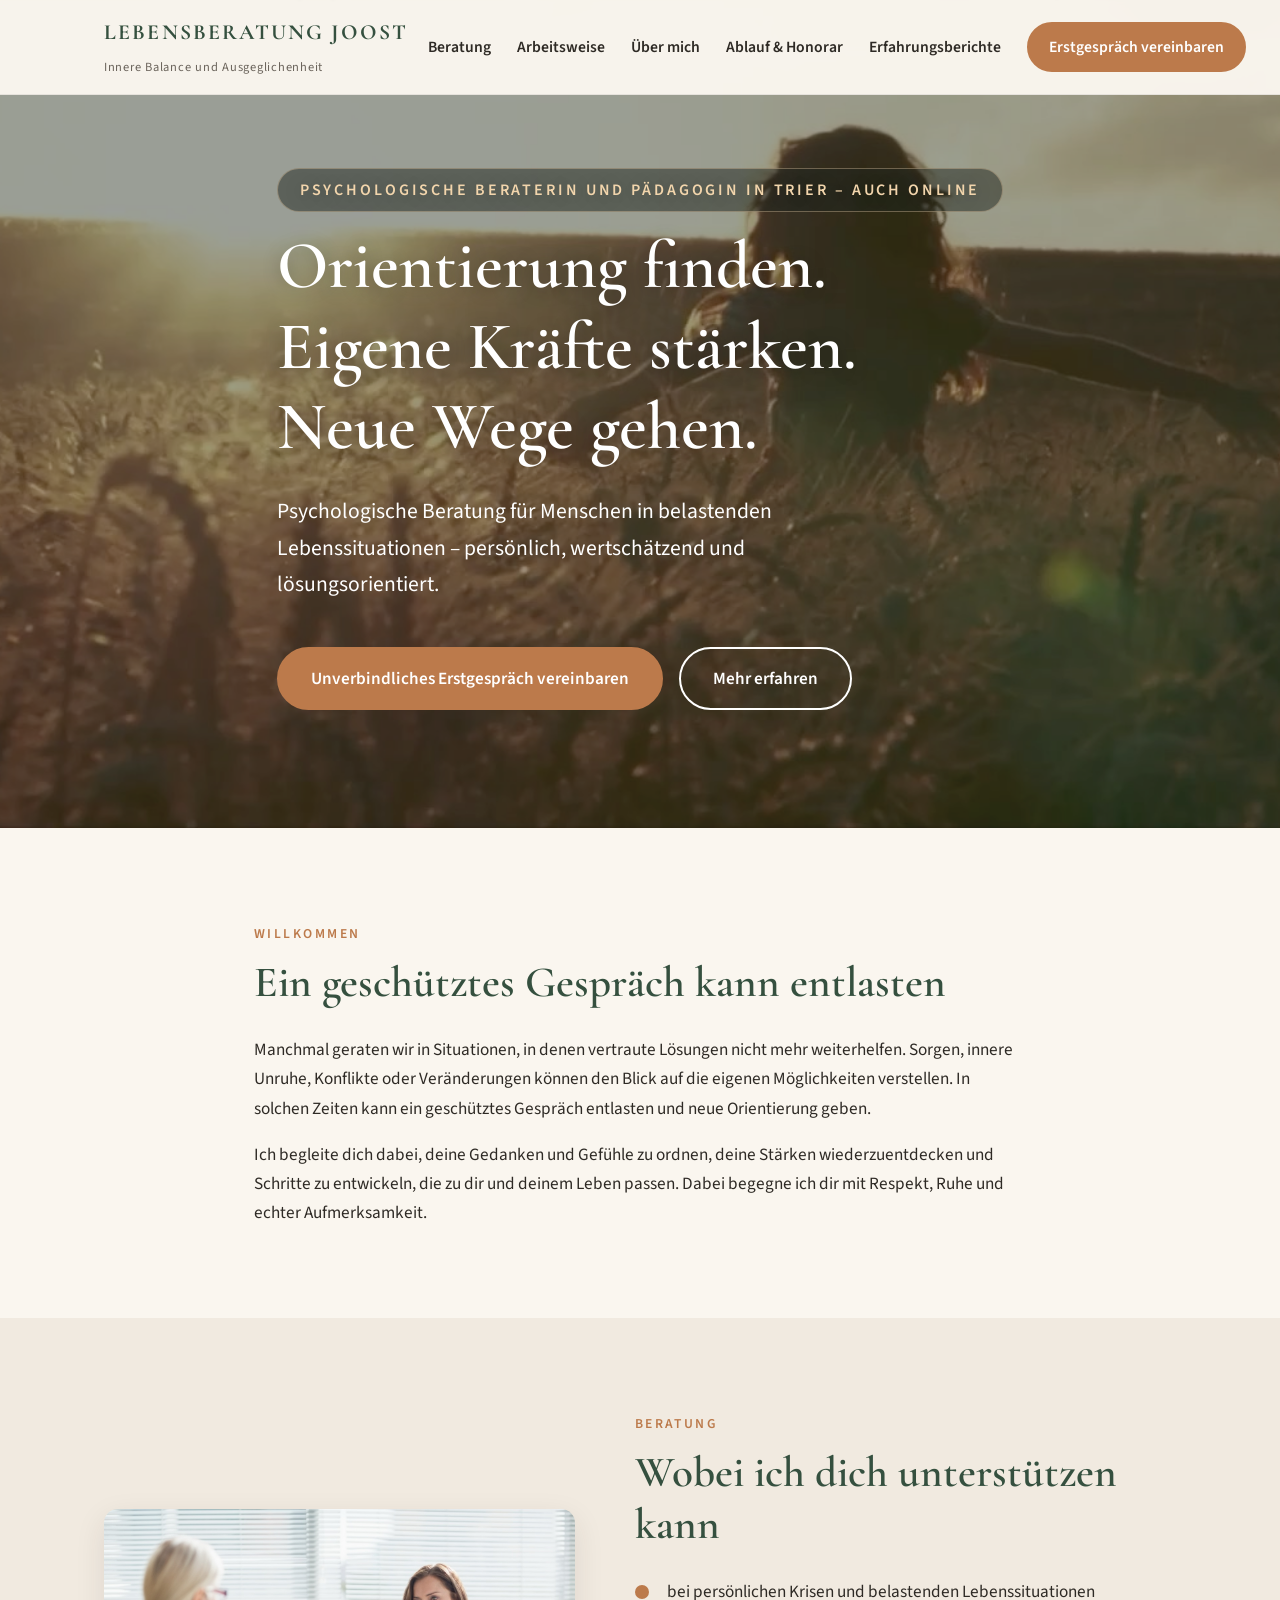
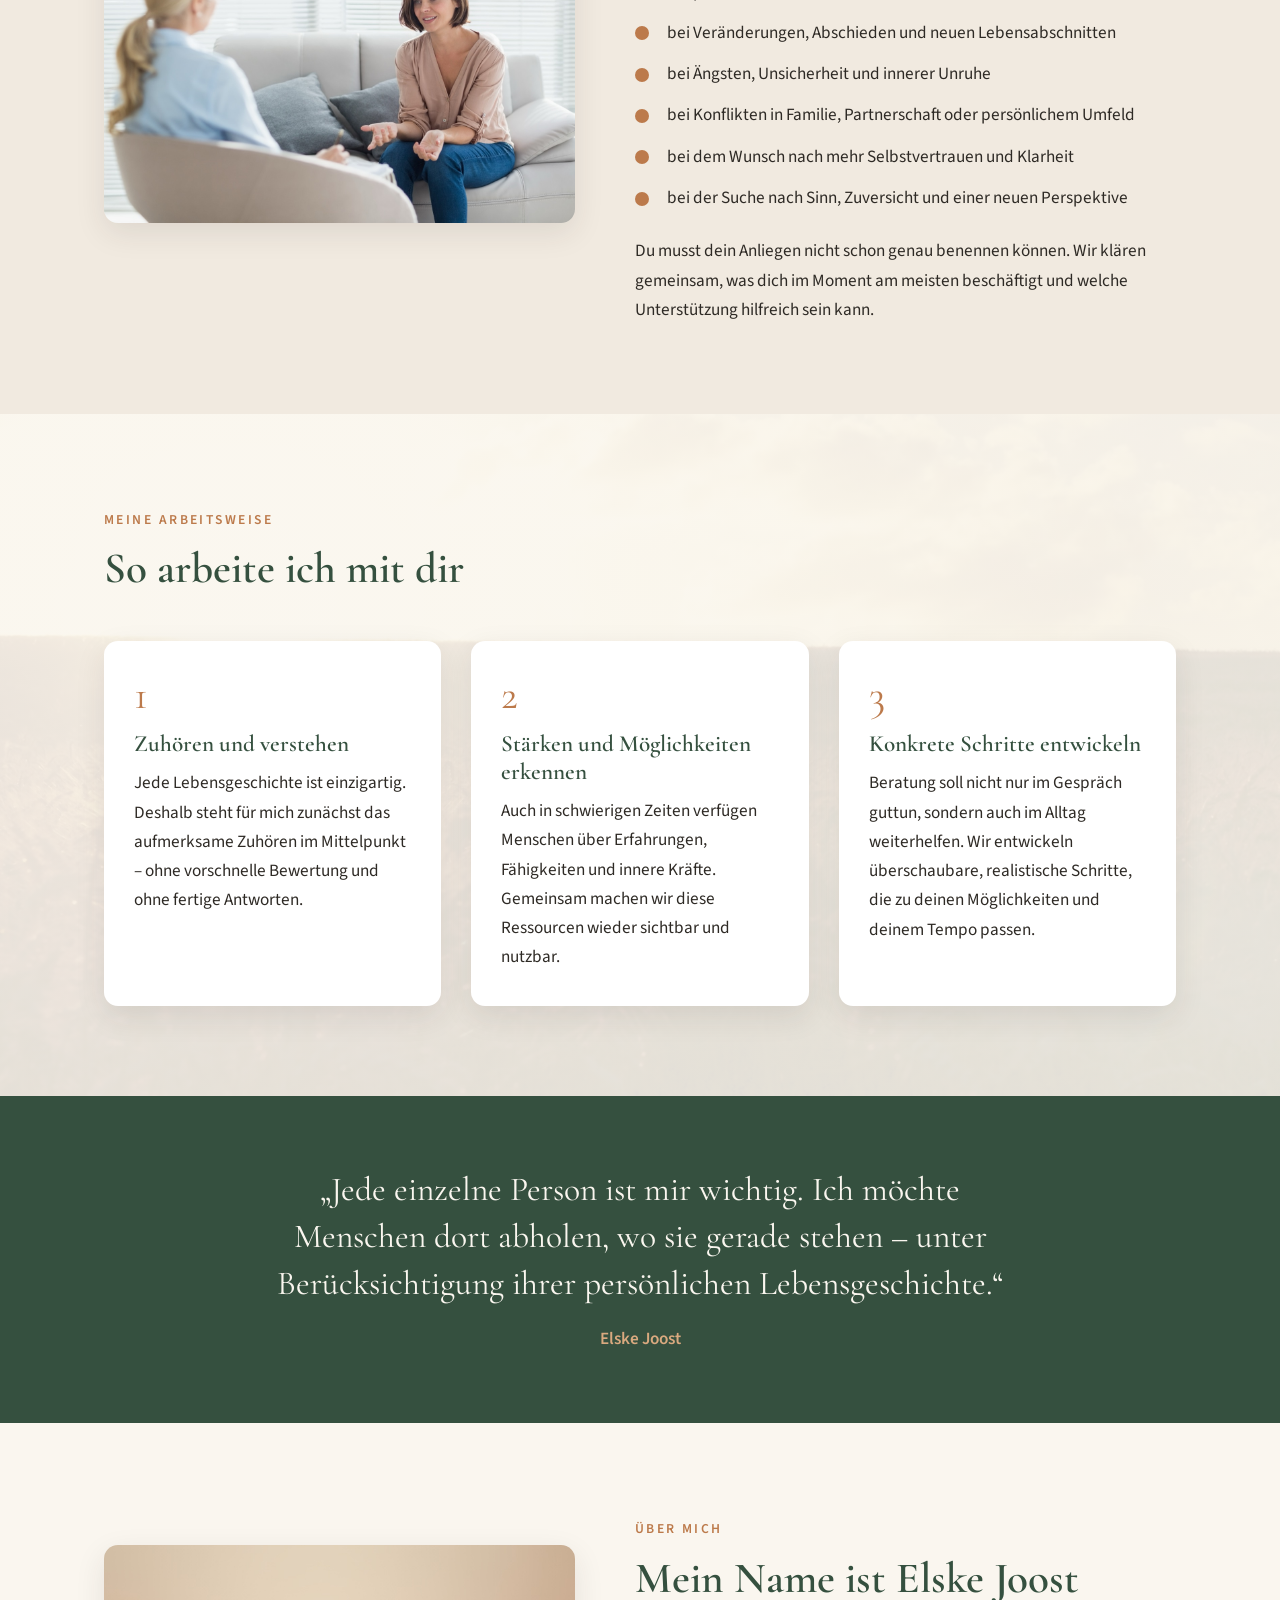
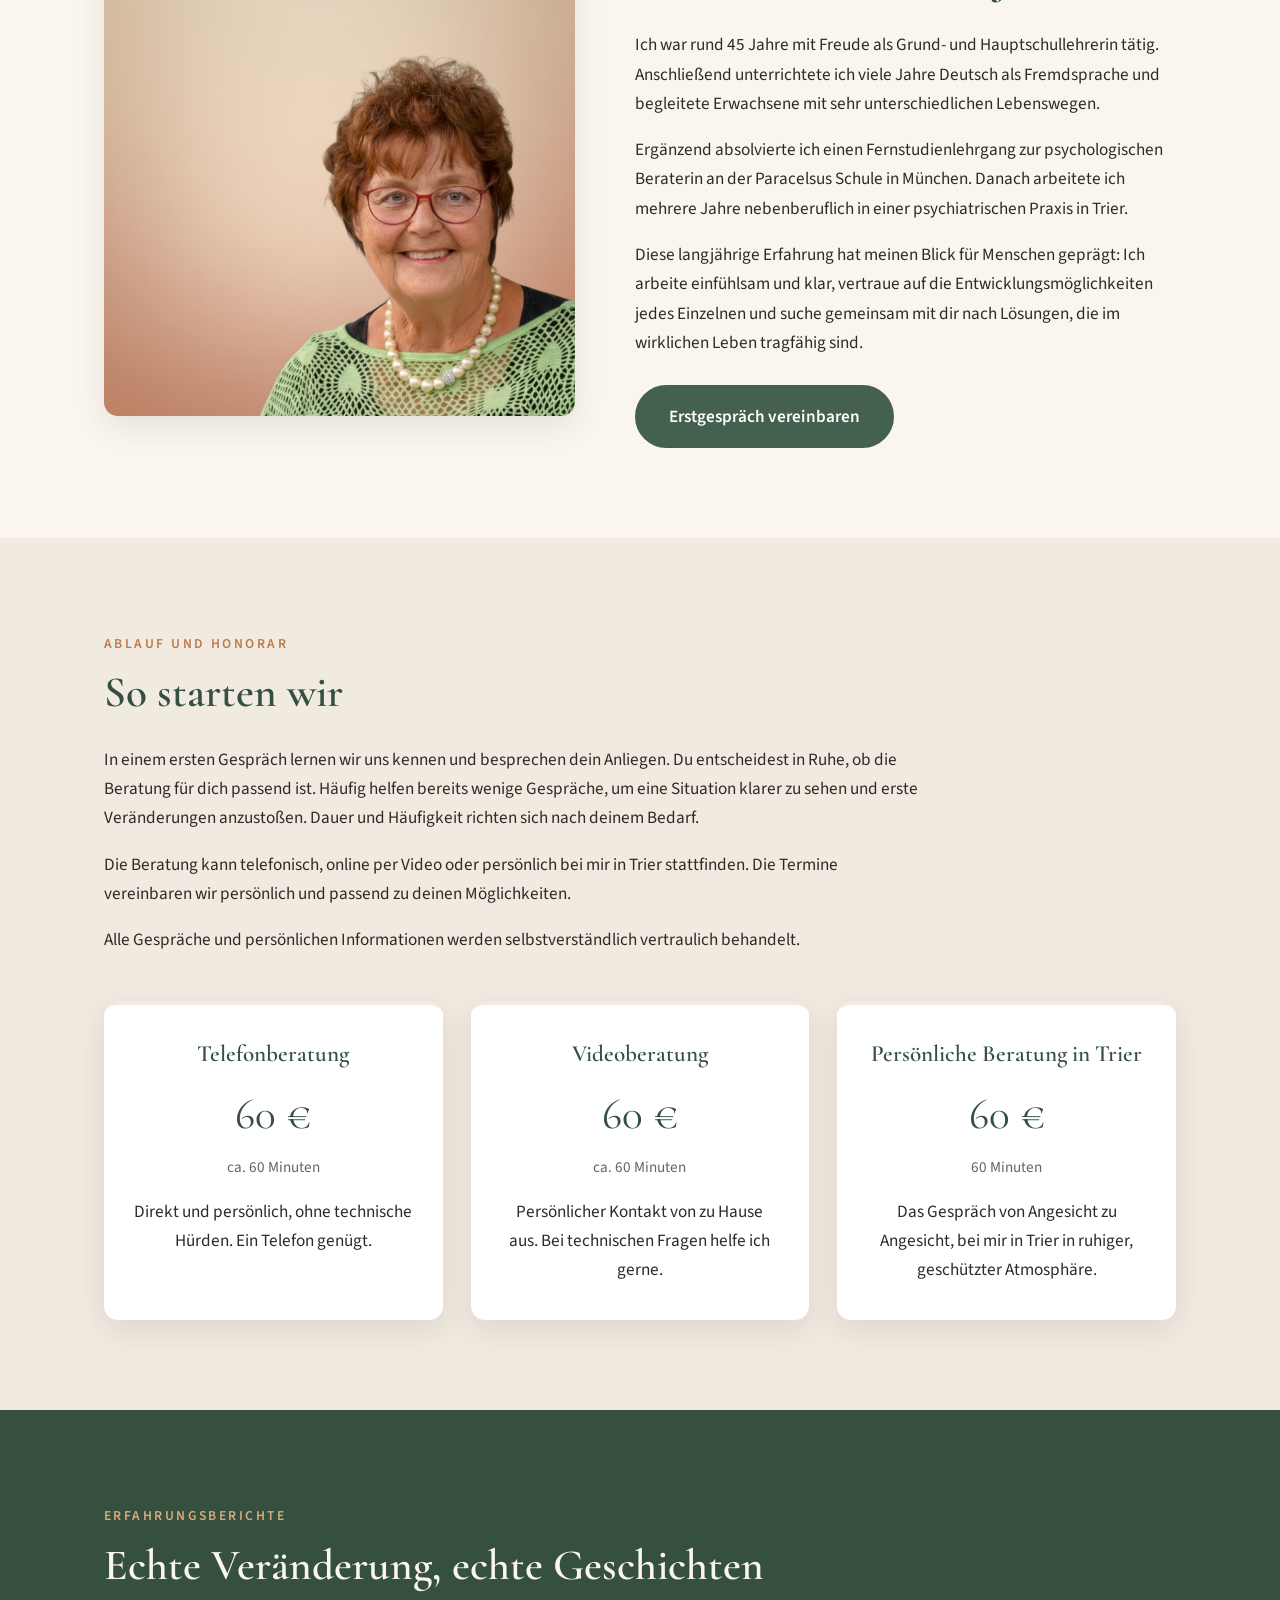
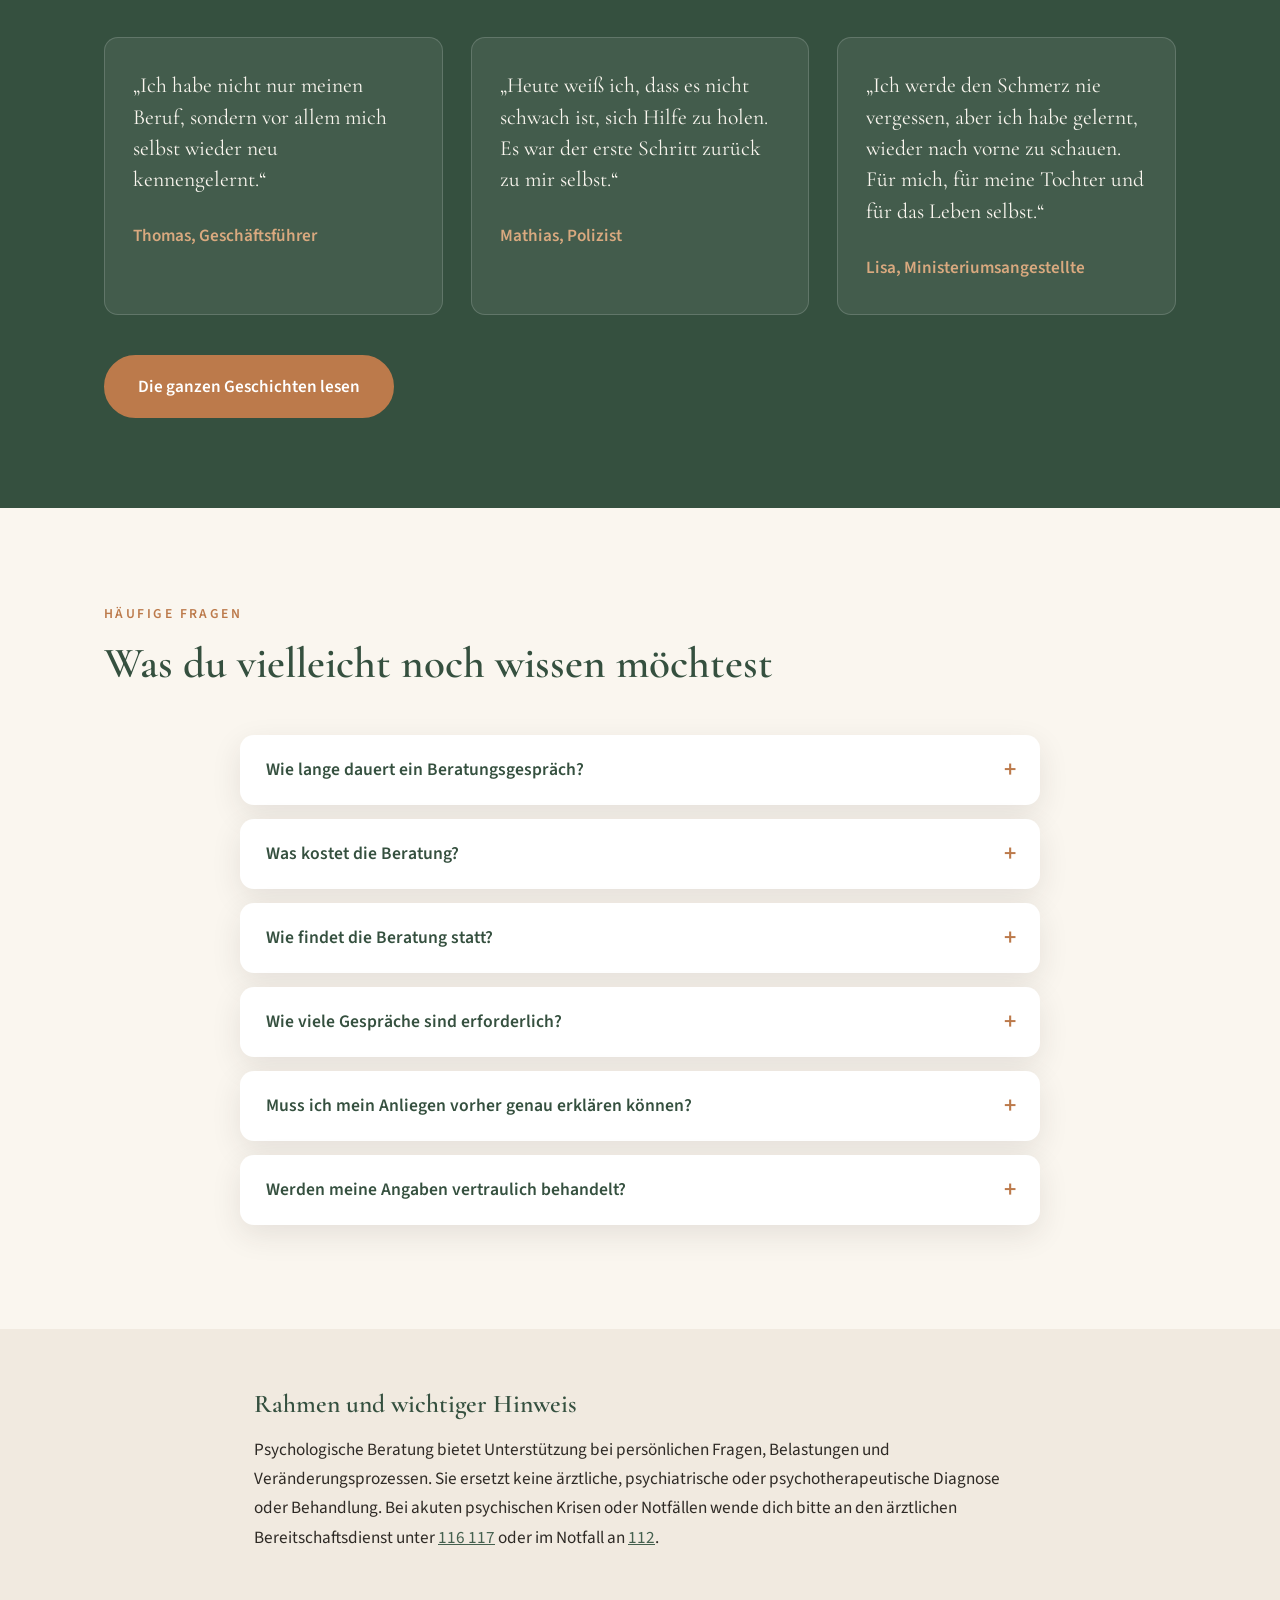
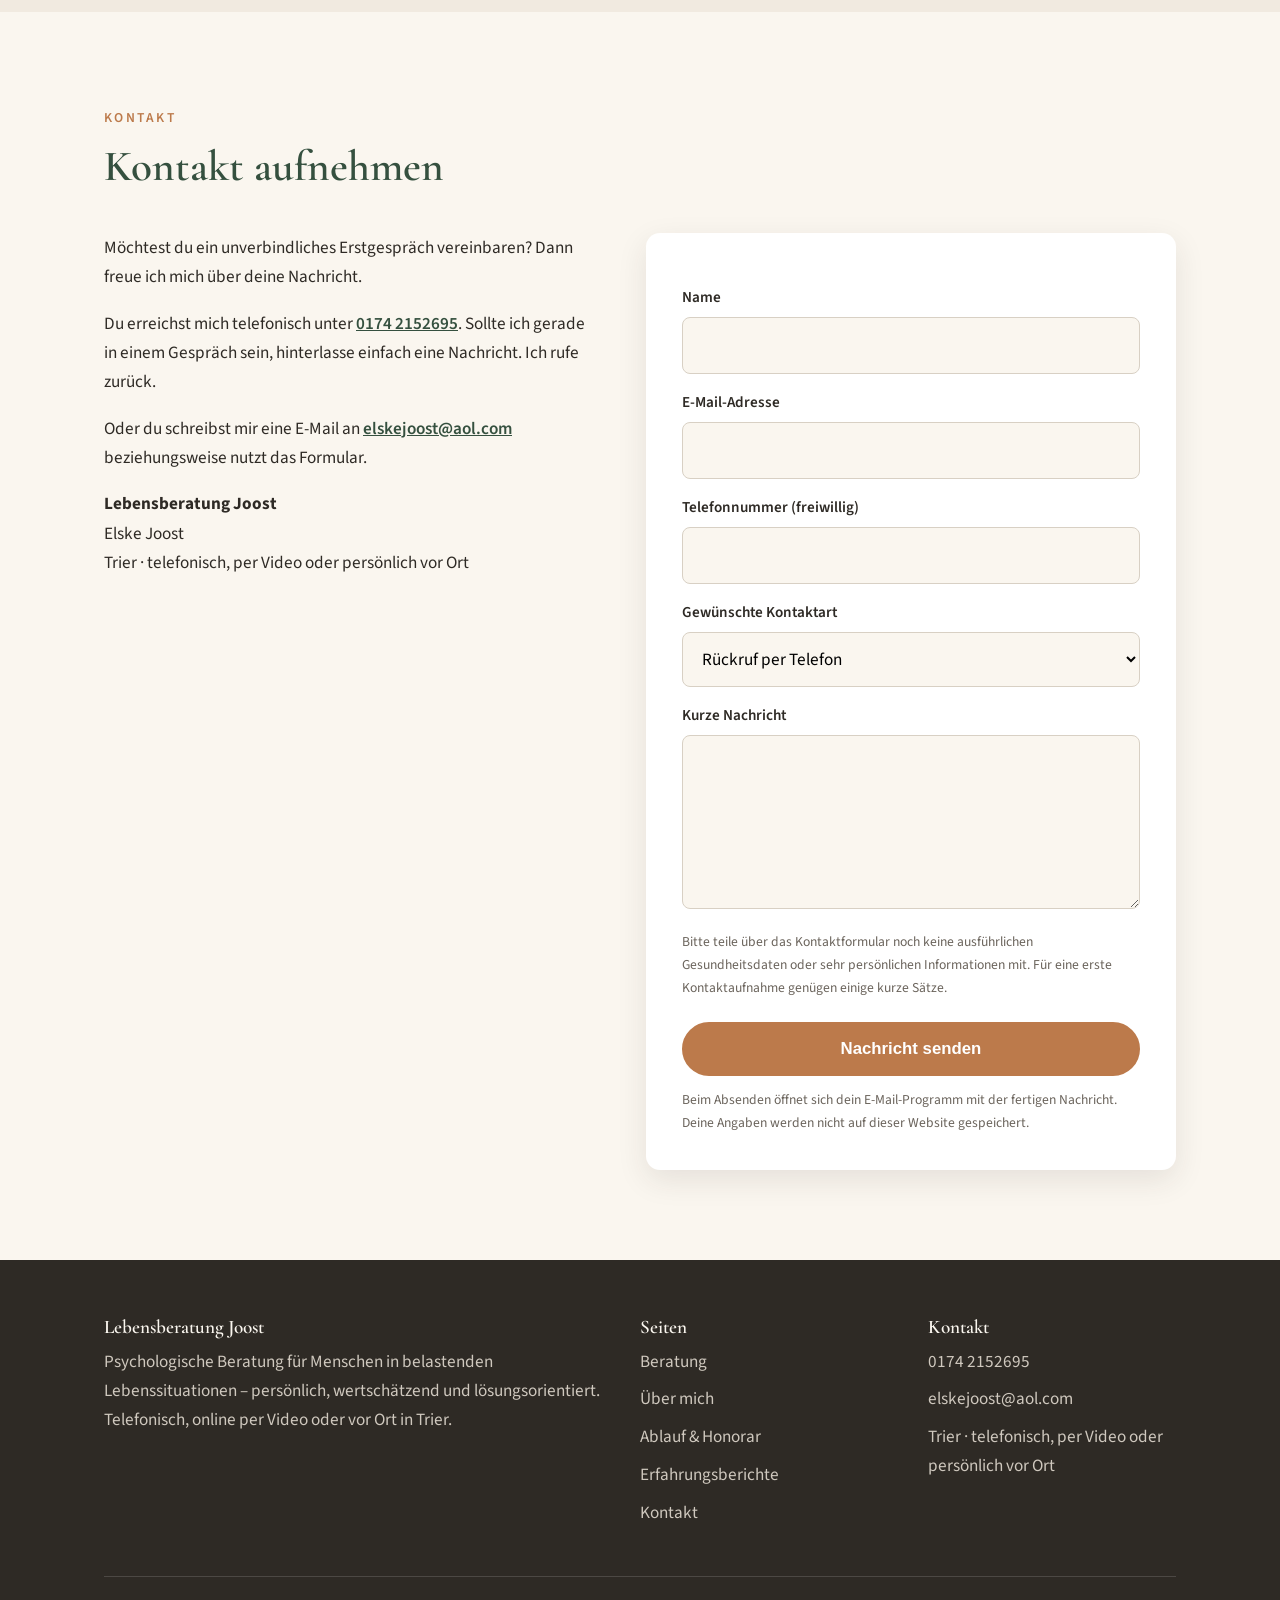
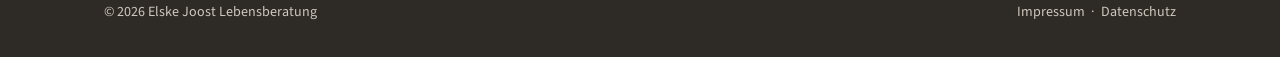
==== index.html @ f87162da "SEO-Gesamtprüfung: technische Feinarbeiten auf allen Seiten - Favicon (LJ-Monogramm) auf allen Seite" ====
<!DOCTYPE html>
<html lang="de">
<head>
  <meta charset="UTF-8">
  <meta name="viewport" content="width=device-width, initial-scale=1.0">
  <title>Psychologische Beraterin und Pädagogin in Trier – auch online | Lebensberatung Joost</title>
  <meta name="description" content="Psychologische Beraterin und Pädagogin in Trier – Beratung telefonisch, online per Video oder persönlich vor Ort. 60 Minuten für 60 Euro, unverbindliches Erstgespräch. Elske Joost.">
  <link rel="canonical" href="https://www.lebensberatung-joost.de/">
  <meta property="og:type" content="website">
  <meta property="og:title" content="Lebensberatung Joost – Orientierung finden. Eigene Kräfte stärken. Neue Wege gehen.">
  <meta property="og:description" content="Psychologische Beratung für Menschen in belastenden Lebenssituationen – persönlich, wertschätzend und lösungsorientiert. Telefonisch, online per Video oder vor Ort in Trier.">
  <meta property="og:image" content="https://www.lebensberatung-joost.de/bilder/neue-lebensfreude-psychologische-beratung.jpg">
  <meta property="og:url" content="https://www.lebensberatung-joost.de/">
  <meta property="og:locale" content="de_DE">
  <link rel="preconnect" href="https://fonts.googleapis.com">
  <link rel="preconnect" href="https://fonts.gstatic.com" crossorigin>
  <link href="https://fonts.googleapis.com/css2?family=Cormorant+Garamond:wght@500;600;700&family=Source+Sans+3:wght@400;600;700&display=swap" rel="stylesheet">
  <link rel="icon" type="image/svg+xml" href="favicon.svg">
  <link rel="preload" as="image" href="bilder/ruhe-weizenfeld-poster.jpg">
  <link rel="stylesheet" href="stil.css">
  <script type="application/ld+json">
  {
    "@context": "https://schema.org",
    "@type": "ProfessionalService",
    "name": "Lebensberatung Joost",
    "description": "Psychologische Beratung für Menschen in belastenden Lebenssituationen – telefonisch, online per Video oder persönlich in Trier. Unterstützung bei Krisen, Ängsten, Konflikten und Veränderungen.",
    "url": "https://www.lebensberatung-joost.de/",
    "image": "https://www.lebensberatung-joost.de/bilder/elske-joost-psychologische-beraterin-trier.jpg",
    "telephone": "+491742152695",
    "email": "elskejoost@aol.com",
    "founder": {
      "@type": "Person",
      "name": "Elske Joost",
      "jobTitle": "Psychologische Beraterin, Pädagogin"
    },
    "address": {
      "@type": "PostalAddress",
      "addressLocality": "Trier",
      "addressRegion": "Rheinland-Pfalz",
      "addressCountry": "DE"
    },
    "areaServed": ["Trier", "Rheinland-Pfalz", "Luxemburg", "Deutschland"],
    "priceRange": "60 € pro Gespräch (60 Minuten)",
    "knowsLanguage": "de",
    "hasOfferCatalog": {
      "@type": "OfferCatalog",
      "name": "Beratungsformen",
      "itemListElement": [
        {
          "@type": "Offer",
          "price": "60",
          "priceCurrency": "EUR",
          "itemOffered": { "@type": "Service", "name": "Telefonberatung", "description": "Psychologische Beratung am Telefon, ca. 60 Minuten." }
        },
        {
          "@type": "Offer",
          "price": "60",
          "priceCurrency": "EUR",
          "itemOffered": { "@type": "Service", "name": "Videoberatung", "description": "Psychologische Beratung online per Video, ca. 60 Minuten." }
        },
        {
          "@type": "Offer",
          "price": "60",
          "priceCurrency": "EUR",
          "itemOffered": { "@type": "Service", "name": "Persönliche Beratung in Trier", "description": "Psychologische Beratung vor Ort in Trier, 60 Minuten." }
        }
      ]
    }
  }
  </script>
  <script type="application/ld+json">
  {
    "@context": "https://schema.org",
    "@type": "FAQPage",
    "mainEntity": [
      {
        "@type": "Question",
        "name": "Wie lange dauert ein Beratungsgespräch?",
        "acceptedAnswer": { "@type": "Answer", "text": "Ein Gespräch dauert etwa 60 Minuten." }
      },
      {
        "@type": "Question",
        "name": "Was kostet die Beratung?",
        "acceptedAnswer": { "@type": "Answer", "text": "Das Honorar beträgt 60 Euro für ein Gespräch von 60 Minuten." }
      },
      {
        "@type": "Question",
        "name": "Wie findet die Beratung statt?",
        "acceptedAnswer": { "@type": "Answer", "text": "Die Beratung ist telefonisch, online per Video oder persönlich vor Ort in Trier möglich." }
      },
      {
        "@type": "Question",
        "name": "Wie viele Gespräche sind erforderlich?",
        "acceptedAnswer": { "@type": "Answer", "text": "Das richtet sich nach dem persönlichen Anliegen. Manchmal helfen bereits wenige Gespräche. Es besteht keine längerfristige Verpflichtung." }
      },
      {
        "@type": "Question",
        "name": "Muss ich mein Anliegen vorher genau erklären können?",
        "acceptedAnswer": { "@type": "Answer", "text": "Nein. Im ersten Gespräch wird gemeinsam geklärt, was gerade beschäftigt und wobei Unterstützung gewünscht ist." }
      },
      {
        "@type": "Question",
        "name": "Werden meine Angaben vertraulich behandelt?",
        "acceptedAnswer": { "@type": "Answer", "text": "Ja. Alle Gespräche und persönlichen Informationen werden selbstverständlich vertraulich behandelt." }
      }
    ]
  }
  </script>
</head>
<body>

<header class="kopf">
  <div class="kopf-innen">
    <a class="marke" href="index.html">
      <strong>LEBENSBERATUNG JOOST</strong>
      <span>Innere Balance und Ausgeglichenheit</span>
    </a>
    <button class="menue-knopf" aria-label="Menü öffnen" onclick="document.querySelector('.nav').classList.toggle('offen')">☰</button>
    <nav class="nav">
      <a href="#unterstuetzung">Beratung</a>
      <a href="#arbeitsweise">Arbeitsweise</a>
      <a href="#ueber-mich">Über mich</a>
      <a href="#honorar">Ablauf &amp; Honorar</a>
      <a href="erfahrungsberichte.html">Erfahrungsberichte</a>
      <a class="knopf terra" href="#kontakt">Erstgespräch vereinbaren</a>
    </nav>
  </div>
</header>

<section class="held">
  <video class="held-video" id="hintergrundvideo" muted loop playsinline preload="none" poster="bilder/ruhe-weizenfeld-poster.jpg" aria-hidden="true" tabindex="-1">
    <source data-src="bilder/ruhe-weizenfeld-video.mp4" type="video/mp4">
  </video>
  <div class="container">
    <h1 class="vorspann">Psychologische Beraterin und Pädagogin in Trier – auch online</h1>
    <p class="leitspruch">Orientierung finden.<br>Eigene Kräfte stärken.<br>Neue Wege gehen.</p>
    <p class="untertitel">Psychologische Beratung für Menschen in belastenden Lebenssituationen – persönlich, wertschätzend und lösungsorientiert.</p>
    <div class="held-knoepfe">
      <a class="knopf terra" href="#kontakt">Unverbindliches Erstgespräch vereinbaren</a>
      <a class="knopf hell" href="#unterstuetzung">Mehr erfahren</a>
    </div>
  </div>
</section>

<section class="abschnitt" id="willkommen">
  <div class="container" style="max-width:820px">
    <span class="vorspann">Willkommen</span>
    <h2>Ein geschütztes Gespräch kann entlasten</h2>
    <p>Manchmal geraten wir in Situationen, in denen vertraute Lösungen nicht mehr weiterhelfen. Sorgen, innere Unruhe, Konflikte oder Veränderungen können den Blick auf die eigenen Möglichkeiten verstellen. In solchen Zeiten kann ein geschütztes Gespräch entlasten und neue Orientierung geben.</p>
    <p style="margin-top:1em">Ich begleite dich dabei, deine Gedanken und Gefühle zu ordnen, deine Stärken wiederzuentdecken und Schritte zu entwickeln, die zu dir und deinem Leben passen. Dabei begegne ich dir mit Respekt, Ruhe und echter Aufmerksamkeit.</p>
  </div>
</section>

<section class="abschnitt beige" id="unterstuetzung">
  <div class="container zweispaltig">
    <div class="bildrahmen">
      <img src="bilder/beratungsgespraech-vertrauensvoll.jpg" alt="Vertrauensvolles Beratungsgespräch" width="1400" height="933" loading="lazy">
    </div>
    <div>
      <span class="vorspann">Beratung</span>
      <h2>Wobei ich dich unterstützen kann</h2>
      <ul class="merkmale">
        <li>bei persönlichen Krisen und belastenden Lebenssituationen</li>
        <li>bei Veränderungen, Abschieden und neuen Lebensabschnitten</li>
        <li>bei Ängsten, Unsicherheit und innerer Unruhe</li>
        <li>bei Konflikten in Familie, Partnerschaft oder persönlichem Umfeld</li>
        <li>bei dem Wunsch nach mehr Selbstvertrauen und Klarheit</li>
        <li>bei der Suche nach Sinn, Zuversicht und einer neuen Perspektive</li>
      </ul>
      <p style="margin-top:1.4em">Du musst dein Anliegen nicht schon genau benennen können. Wir klären gemeinsam, was dich im Moment am meisten beschäftigt und welche Unterstützung hilfreich sein kann.</p>
    </div>
  </div>
</section>

<section class="abschnitt" id="arbeitsweise" style="background: linear-gradient(rgba(250,246,239,.9), rgba(250,246,239,.9)), url('bilder/ruhe-natur-sonnenaufgang.jpg') center/cover">
  <div class="container">
    <span class="vorspann">Meine Arbeitsweise</span>
    <h2>So arbeite ich mit dir</h2>
    <div class="schritte">
      <div class="schritt">
        <div class="nummer">1</div>
        <h3>Zuhören und verstehen</h3>
        <p>Jede Lebensgeschichte ist einzigartig. Deshalb steht für mich zunächst das aufmerksame Zuhören im Mittelpunkt – ohne vorschnelle Bewertung und ohne fertige Antworten.</p>
      </div>
      <div class="schritt">
        <div class="nummer">2</div>
        <h3>Stärken und Möglichkeiten erkennen</h3>
        <p>Auch in schwierigen Zeiten verfügen Menschen über Erfahrungen, Fähigkeiten und innere Kräfte. Gemeinsam machen wir diese Ressourcen wieder sichtbar und nutzbar.</p>
      </div>
      <div class="schritt">
        <div class="nummer">3</div>
        <h3>Konkrete Schritte entwickeln</h3>
        <p>Beratung soll nicht nur im Gespräch guttun, sondern auch im Alltag weiterhelfen. Wir entwickeln überschaubare, realistische Schritte, die zu deinen Möglichkeiten und deinem Tempo passen.</p>
      </div>
    </div>
  </div>
</section>

<section class="abschnitt dunkel" style="padding:70px 0">
  <div class="container" style="text-align:center; max-width:820px">
    <p style="font-family:'Cormorant Garamond', Georgia, serif; font-size:clamp(1.5rem,3vw,2.1rem); line-height:1.4">&bdquo;Jede einzelne Person ist mir wichtig. Ich möchte Menschen dort abholen, wo sie gerade stehen – unter Berücksichtigung ihrer persönlichen Lebensgeschichte.&ldquo;</p>
    <p style="margin-top:1em; color:var(--terra-hell); font-weight:600">Elske Joost</p>
  </div>
</section>

<section class="abschnitt" id="ueber-mich">
  <div class="container zweispaltig">
    <div class="bildrahmen">
      <img src="bilder/elske-joost-psychologische-beraterin-trier.jpg" alt="Elske Joost, psychologische Beraterin in Trier" width="900" height="900" loading="lazy">
    </div>
    <div>
      <span class="vorspann">Über mich</span>
      <h2>Mein Name ist Elske Joost</h2>
      <p>Ich war rund 45 Jahre mit Freude als Grund- und Hauptschullehrerin tätig. Anschließend unterrichtete ich viele Jahre Deutsch als Fremdsprache und begleitete Erwachsene mit sehr unterschiedlichen Lebenswegen.</p>
      <p>Ergänzend absolvierte ich einen Fernstudienlehrgang zur psychologischen Beraterin an der Paracelsus Schule in München. Danach arbeitete ich mehrere Jahre nebenberuflich in einer psychiatrischen Praxis in Trier.</p>
      <p>Diese langjährige Erfahrung hat meinen Blick für Menschen geprägt: Ich arbeite einfühlsam und klar, vertraue auf die Entwicklungsmöglichkeiten jedes Einzelnen und suche gemeinsam mit dir nach Lösungen, die im wirklichen Leben tragfähig sind.</p>
      <p style="margin-top:1.6em"><a class="knopf" href="#kontakt">Erstgespräch vereinbaren</a></p>
    </div>
  </div>
</section>

<section class="abschnitt beige" id="honorar">
  <div class="container">
    <span class="vorspann">Ablauf und Honorar</span>
    <h2>So starten wir</h2>
    <div style="max-width:820px">
      <p>In einem ersten Gespräch lernen wir uns kennen und besprechen dein Anliegen. Du entscheidest in Ruhe, ob die Beratung für dich passend ist. Häufig helfen bereits wenige Gespräche, um eine Situation klarer zu sehen und erste Veränderungen anzustoßen. Dauer und Häufigkeit richten sich nach deinem Bedarf.</p>
      <p style="margin-top:1em">Die Beratung kann telefonisch, online per Video oder persönlich bei mir in Trier stattfinden. Die Termine vereinbaren wir persönlich und passend zu deinen Möglichkeiten.</p>
      <p style="margin-top:1em">Alle Gespräche und persönlichen Informationen werden selbstverständlich vertraulich behandelt.</p>
    </div>
    <div class="preisreihe">
      <div class="preiskarte">
        <h3>Telefonberatung</h3>
        <div class="preis">60&nbsp;€</div>
        <div class="einheit">ca. 60 Minuten</div>
        <p>Direkt und persönlich, ohne technische Hürden. Ein Telefon genügt.</p>
      </div>
      <div class="preiskarte">
        <h3>Videoberatung</h3>
        <div class="preis">60&nbsp;€</div>
        <div class="einheit">ca. 60 Minuten</div>
        <p>Persönlicher Kontakt von zu Hause aus. Bei technischen Fragen helfe ich gerne.</p>
      </div>
      <div class="preiskarte">
        <h3>Persönliche Beratung in Trier</h3>
        <div class="preis">60&nbsp;€</div>
        <div class="einheit">60 Minuten</div>
        <p>Das Gespräch von Angesicht zu Angesicht, bei mir in Trier in ruhiger, geschützter Atmosphäre.</p>
      </div>
    </div>
  </div>
</section>

<section class="abschnitt dunkel" id="stimmen">
  <div class="container">
    <span class="vorspann" style="color:var(--terra-hell)">Erfahrungsberichte</span>
    <h2>Echte Veränderung, echte Geschichten</h2>
    <div class="stimmen">
      <div class="stimme">
        <blockquote>&bdquo;Ich habe nicht nur meinen Beruf, sondern vor allem mich selbst wieder neu kennengelernt.&ldquo;</blockquote>
        <cite>Thomas, Geschäftsführer</cite>
      </div>
      <div class="stimme">
        <blockquote>&bdquo;Heute weiß ich, dass es nicht schwach ist, sich Hilfe zu holen. Es war der erste Schritt zurück zu mir selbst.&ldquo;</blockquote>
        <cite>Mathias, Polizist</cite>
      </div>
      <div class="stimme">
        <blockquote>&bdquo;Ich werde den Schmerz nie vergessen, aber ich habe gelernt, wieder nach vorne zu schauen. Für mich, für meine Tochter und für das Leben selbst.&ldquo;</blockquote>
        <cite>Lisa, Ministeriumsangestellte</cite>
      </div>
    </div>
    <p style="margin-top:40px"><a class="knopf terra" href="erfahrungsberichte.html">Die ganzen Geschichten lesen</a></p>
  </div>
</section>

<section class="abschnitt" id="faq">
  <div class="container">
    <span class="vorspann">Häufige Fragen</span>
    <h2>Was du vielleicht noch wissen möchtest</h2>
    <div class="faq">
      <details>
        <summary>Wie lange dauert ein Beratungsgespräch?</summary>
        <p>Ein Gespräch dauert etwa 60 Minuten.</p>
      </details>
      <details>
        <summary>Was kostet die Beratung?</summary>
        <p>Das Honorar beträgt 60 Euro für ein Gespräch von 60 Minuten.</p>
      </details>
      <details>
        <summary>Wie findet die Beratung statt?</summary>
        <p>Die Beratung ist telefonisch, online per Video oder persönlich bei mir in Trier möglich.</p>
      </details>
      <details>
        <summary>Wie viele Gespräche sind erforderlich?</summary>
        <p>Das richtet sich nach deinem persönlichen Anliegen. Manchmal helfen bereits wenige Gespräche. Du gehst keine längerfristige Verpflichtung ein.</p>
      </details>
      <details>
        <summary>Muss ich mein Anliegen vorher genau erklären können?</summary>
        <p>Nein. Wir klären im ersten Gespräch gemeinsam, was dich beschäftigt und wobei du Unterstützung möchtest.</p>
      </details>
      <details>
        <summary>Werden meine Angaben vertraulich behandelt?</summary>
        <p>Ja. Alle Gespräche und persönlichen Informationen werden selbstverständlich vertraulich behandelt.</p>
      </details>
    </div>
  </div>
</section>

<section class="abschnitt beige" id="hinweis" style="padding:60px 0">
  <div class="container" style="max-width:820px">
    <h2 style="font-size:1.6rem">Rahmen und wichtiger Hinweis</h2>
    <p style="margin-top:.8em">Psychologische Beratung bietet Unterstützung bei persönlichen Fragen, Belastungen und Veränderungsprozessen. Sie ersetzt keine ärztliche, psychiatrische oder psychotherapeutische Diagnose oder Behandlung. Bei akuten psychischen Krisen oder Notfällen wende dich bitte an den ärztlichen Bereitschaftsdienst unter <a href="tel:116117">116&nbsp;117</a> oder im Notfall an <a href="tel:112">112</a>.</p>
  </div>
</section>

<section class="abschnitt" id="kontakt">
  <div class="container">
    <span class="vorspann">Kontakt</span>
    <h2>Kontakt aufnehmen</h2>
    <div class="kontakt-gitter">
      <div class="kontakt-daten">
        <p>Möchtest du ein unverbindliches Erstgespräch vereinbaren? Dann freue ich mich über deine Nachricht.</p>
        <p>Du erreichst mich telefonisch unter <a href="tel:+491742152695">0174&nbsp;2152695</a>. Sollte ich gerade in einem Gespräch sein, hinterlasse einfach eine Nachricht. Ich rufe zurück.</p>
        <p>Oder du schreibst mir eine E-Mail an <a href="mailto:elskejoost@aol.com?subject=Anfrage%20Erstgespr%C3%A4ch">elskejoost@aol.com</a> beziehungsweise nutzt das Formular.</p>
        <p><strong>Lebensberatung Joost</strong><br>
        Elske Joost<br>
        Trier &middot; telefonisch, per Video oder persönlich vor Ort</p>
      </div>
      <form class="formular" onsubmit="return nachrichtSenden(this)">
        <label for="f-name">Name</label>
        <input id="f-name" name="name" type="text" required autocomplete="name">
        <label for="f-mail">E-Mail-Adresse</label>
        <input id="f-mail" name="email" type="email" required autocomplete="email">
        <label for="f-tel">Telefonnummer (freiwillig)</label>
        <input id="f-tel" name="telefon" type="tel" autocomplete="tel">
        <label for="f-art">Gewünschte Kontaktart</label>
        <select id="f-art" name="kontaktart" style="width:100%; padding:13px 15px; border:1px solid #D8D0C4; border-radius:8px; font:inherit; background:var(--creme)">
          <option>Rückruf per Telefon</option>
          <option>Antwort per E-Mail</option>
          <option>Videogespräch</option>
        </select>
        <label for="f-text">Kurze Nachricht</label>
        <textarea id="f-text" name="nachricht" rows="5" required></textarea>
        <p class="hinweis">Bitte teile über das Kontaktformular noch keine ausführlichen Gesundheitsdaten oder sehr persönlichen Informationen mit. Für eine erste Kontaktaufnahme genügen einige kurze Sätze.</p>
        <button class="knopf terra" type="submit">Nachricht senden</button>
        <p class="hinweis">Beim Absenden öffnet sich dein E-Mail-Programm mit der fertigen Nachricht. Deine Angaben werden nicht auf dieser Website gespeichert.</p>
        <p class="hinweis" id="f-danke" style="display:none; color:var(--gruen); font-weight:600">Vielen Dank für deine Nachricht. Ich melde mich so bald wie möglich bei dir.</p>
      </form>
    </div>
  </div>
</section>

<footer class="fuss">
  <div class="container">
    <div class="fuss-gitter">
      <div>
        <h3>Lebensberatung Joost</h3>
        <p>Psychologische Beratung für Menschen in belastenden Lebenssituationen – persönlich, wertschätzend und lösungsorientiert. Telefonisch, online per Video oder vor Ort in Trier.</p>
      </div>
      <div>
        <h3>Seiten</h3>
        <ul>
          <li><a href="index.html#unterstuetzung">Beratung</a></li>
          <li><a href="index.html#ueber-mich">Über mich</a></li>
          <li><a href="index.html#honorar">Ablauf &amp; Honorar</a></li>
          <li><a href="erfahrungsberichte.html">Erfahrungsberichte</a></li>
          <li><a href="index.html#kontakt">Kontakt</a></li>
        </ul>
      </div>
      <div>
        <h3>Kontakt</h3>
        <ul>
          <li><a href="tel:+491742152695">0174 2152695</a></li>
          <li><a href="mailto:elskejoost@aol.com">elskejoost@aol.com</a></li>
          <li>Trier &middot; telefonisch, per Video oder persönlich vor Ort</li>
        </ul>
      </div>
    </div>
    <div class="rechtliches">
      <span>© 2026 Elske Joost Lebensberatung</span>
      <span><a href="impressum.html">Impressum</a> &nbsp;·&nbsp; <a href="datenschutz.html">Datenschutz</a></span>
    </div>
  </div>
</footer>

<script>
// Hintergrundvideo erst nach dem vollständigen Seitenaufbau laden:
// nur auf großen Bildschirmen, nicht bei Datensparmodus oder reduzierter Bewegung.
window.addEventListener('load', function () {
  var video = document.getElementById('hintergrundvideo');
  if (!video) return;
  var grossesGeraet = window.matchMedia('(min-width: 900px)').matches;
  var ruhigeDarstellung = window.matchMedia('(prefers-reduced-motion: reduce)').matches;
  var datenSparen = navigator.connection && navigator.connection.saveData;
  if (!grossesGeraet || ruhigeDarstellung || datenSparen) return;
  var quelle = video.querySelector('source');
  quelle.src = quelle.dataset.src;
  video.load();
  video.play().then(function () {
    video.classList.add('laeuft');
  }).catch(function () {});
});

function nachrichtSenden(f) {
  var betreff = "Anfrage Erstgespräch";
  var text = "Name: " + f.name.value +
    "\nE-Mail: " + f.email.value +
    (f.telefon.value ? "\nTelefon: " + f.telefon.value : "") +
    "\nGewünschte Kontaktart: " + f.kontaktart.value +
    "\n\n" + f.nachricht.value;
  window.location.href = "mailto:elskejoost@aol.com?subject=" + encodeURIComponent(betreff) + "&body=" + encodeURIComponent(text);
  document.getElementById('f-danke').style.display = 'block';
  return false;
}
</script>

</body>
</html>
---- stil.css ----
/* Lebensberatung Joost – Stylesheet */
:root {
  --creme: #FAF6EF;
  --creme-dunkel: #F1EAE0;
  --gruen: #44604E;
  --gruen-dunkel: #35503F;
  --terra: #BC7A4B;
  --terra-hell: #D9A97F;
  --tinte: #2E2A25;
  --grau: #6B645C;
  --weiss: #FFFFFF;
  --schatten: 0 10px 30px rgba(46, 42, 37, .10);
  --radius: 14px;
}

* { margin: 0; padding: 0; box-sizing: border-box; }

html { scroll-behavior: smooth; scroll-padding-top: 96px; }

body {
  font-family: 'Source Sans 3', -apple-system, 'Segoe UI', sans-serif;
  font-size: 1.075rem;
  line-height: 1.7;
  color: var(--tinte);
  background: var(--creme);
}

h1, h2, h3 { font-family: 'Cormorant Garamond', Georgia, serif; font-weight: 600; line-height: 1.2; color: var(--gruen-dunkel); }
h1 { font-size: clamp(2.4rem, 5.5vw, 4.2rem); }
h2 { font-size: clamp(1.9rem, 3.6vw, 2.7rem); margin-bottom: .6em; }
h3 { font-size: 1.45rem; margin-bottom: .4em; }

img { max-width: 100%; height: auto; display: block; }
a { color: var(--gruen); }

.container { max-width: 1120px; margin: 0 auto; padding: 0 24px; }

.vorspann {
  display: inline-block;
  font-size: .85rem;
  letter-spacing: .18em;
  text-transform: uppercase;
  color: var(--terra);
  font-weight: 600;
  margin-bottom: .9em;
}

/* ---------- Kopfbereich ---------- */
.kopf {
  position: fixed;
  top: 0; left: 0; right: 0;
  z-index: 50;
  background: rgba(250, 246, 239, .97);

  border-bottom: 1px solid rgba(46, 42, 37, .08);
}
.kopf-innen {
  max-width: 1120px;
  margin: 0 auto;
  padding: 14px 24px;
  display: flex;
  align-items: center;
  justify-content: space-between;
  gap: 20px;
}
.marke { text-decoration: none; }
.marke strong {
  display: block;
  white-space: nowrap;
  font-family: 'Cormorant Garamond', Georgia, serif;
  font-size: 1.35rem;
  letter-spacing: .1em;
  color: var(--gruen-dunkel);
}
.marke span { font-size: .78rem; letter-spacing: .06em; color: var(--grau); }

.nav { display: flex; align-items: center; gap: 26px; }
.nav a {
  white-space: nowrap;
  text-decoration: none;
  color: var(--tinte);
  font-size: .98rem;
  font-weight: 600;
}
.nav a:hover { color: var(--terra); }
.nav .knopf { padding: 10px 20px; }

.menue-knopf { display: none; background: none; border: none; font-size: 1.7rem; color: var(--gruen-dunkel); cursor: pointer; }

/* ---------- Knöpfe ---------- */
.knopf {
  display: inline-block;
  background: var(--gruen);
  color: var(--weiss) !important;
  text-decoration: none;
  font-weight: 600;
  padding: 15px 32px;
  border-radius: 999px;
  border: 2px solid var(--gruen);
  transition: background .2s, color .2s;
}
.knopf:hover { background: var(--gruen-dunkel); border-color: var(--gruen-dunkel); }
.knopf.hell { background: transparent; color: var(--gruen) !important; }
.knopf.hell:hover { background: var(--gruen); color: var(--weiss) !important; }
.knopf.terra { background: var(--terra); border-color: var(--terra); }
.knopf.terra:hover { background: #A4683D; border-color: #A4683D; }

/* ---------- Held ---------- */
.held {
  position: relative;
  overflow: hidden;
  min-height: 92vh;
  display: flex;
  align-items: center;
  padding: 140px 0 90px;
  background: url('bilder/ruhe-weizenfeld-poster.jpg') center / cover no-repeat;
}
.held::after {
  content: "";
  position: absolute;
  inset: 0;
  background: rgba(38, 45, 38, .46);
  z-index: 1;
}
.held .container { position: relative; z-index: 2; }
.held-video {
  position: absolute;
  inset: 0;
  width: 100%;
  height: 100%;
  object-fit: cover;
  z-index: 0;
  opacity: 0;
  transition: opacity 1.2s ease;
}
.held-video.laeuft { opacity: 1; }
@media (max-width: 899px) {
  .held-video { display: none; }
}
.held h1, .held p { color: var(--weiss); }
.held h1 { color: #fff; text-shadow: 0 2px 18px rgba(0,0,0,.25); }
.held .untertitel {
  font-size: clamp(1.1rem, 2vw, 1.35rem);
  max-width: 620px;
  margin: 1.2em 0 2em;
}
.held .vorspann {
  color: #F2D5AC;
  font-family: 'Source Sans 3', -apple-system, 'Segoe UI', sans-serif;
  font-size: 1rem;
  font-weight: 600;
  line-height: 1.5;
  background: rgba(30, 36, 30, .5);
  border: 1px solid rgba(242, 213, 172, .35);
  border-radius: 999px;
  padding: 9px 22px;
}
.held .leitspruch {
  font-family: 'Cormorant Garamond', Georgia, serif;
  font-size: clamp(2.4rem, 5.5vw, 4.2rem);
  font-weight: 600;
  line-height: 1.2;
  color: #fff;
  text-shadow: 0 2px 18px rgba(0, 0, 0, .25);
}
.held-knoepfe { display: flex; gap: 16px; flex-wrap: wrap; }
.held-knoepfe .hell { color: #fff !important; border-color: #fff; }
.held-knoepfe .hell:hover { background: #fff; color: var(--gruen-dunkel) !important; }

/* ---------- Abschnitte ---------- */
.abschnitt { padding: 90px 0; }
.abschnitt.dunkel { background: var(--gruen-dunkel); }
.abschnitt.dunkel h2, .abschnitt.dunkel h3, .abschnitt.dunkel p { color: var(--creme); }
.abschnitt.beige { background: var(--creme-dunkel); }

.zweispaltig {
  display: grid;
  grid-template-columns: 1fr 1.15fr;
  gap: 60px;
  align-items: center;
}
.zweispaltig .bildrahmen img {
  border-radius: var(--radius);
  box-shadow: var(--schatten);
}
.zweispaltig p + p { margin-top: 1em; }

/* ---------- Karten ---------- */
.kartenreihe {
  display: grid;
  grid-template-columns: repeat(3, 1fr);
  gap: 28px;
  margin-top: 46px;
}
.karte {
  background: var(--weiss);
  border-radius: var(--radius);
  overflow: hidden;
  box-shadow: var(--schatten);
  display: flex;
  flex-direction: column;
}
.karte img { height: 210px; object-fit: cover; width: 100%; }
.karte .karte-text { padding: 26px 26px 30px; flex: 1; }
.karte h3 { color: var(--gruen); }

/* ---------- Merkmalliste ---------- */
.merkmale { list-style: none; margin-top: 1.2em; }
.merkmale li {
  padding-left: 32px;
  position: relative;
  margin-bottom: .7em;
}
.merkmale li::before {
  content: "";
  position: absolute;
  left: 0; top: .5em;
  width: 14px; height: 14px;
  border-radius: 50%;
  background: var(--terra);
}

/* ---------- Ablauf ---------- */
.schritte { display: grid; grid-template-columns: repeat(3, 1fr); gap: 30px; margin-top: 46px; }
.schritt {
  background: var(--weiss);
  border-radius: var(--radius);
  padding: 34px 30px;
  box-shadow: var(--schatten);
}
.schritt .nummer {
  font-family: 'Cormorant Garamond', Georgia, serif;
  font-size: 2.6rem;
  color: var(--terra);
  line-height: 1;
  margin-bottom: .35em;
}

/* ---------- Stimmen ---------- */
.stimmen { display: grid; grid-template-columns: repeat(3, 1fr); gap: 28px; margin-top: 46px; }
.stimme {
  background: rgba(255, 255, 255, .07);
  border: 1px solid rgba(255, 255, 255, .16);
  border-radius: var(--radius);
  padding: 32px 28px;
}
.stimme blockquote {
  font-family: 'Cormorant Garamond', Georgia, serif;
  font-size: 1.35rem;
  line-height: 1.45;
  color: var(--creme);
  margin-bottom: 1.2em;
}
.stimme cite { font-style: normal; color: var(--terra-hell); font-weight: 600; }

/* ---------- Preise ---------- */
.preisreihe { display: grid; grid-template-columns: repeat(3, 1fr); gap: 28px; margin-top: 46px; }
.preiskarte {
  background: var(--weiss);
  border-radius: var(--radius);
  padding: 36px 30px;
  text-align: center;
  box-shadow: var(--schatten);
  border-top: 4px solid var(--creme-dunkel);
}
.preiskarte.betont { border-top-color: var(--terra); }
.preiskarte .preis {
  font-family: 'Cormorant Garamond', Georgia, serif;
  font-size: 2.7rem;
  color: var(--gruen-dunkel);
  margin: .2em 0 .1em;
}
.preiskarte .einheit { color: var(--grau); font-size: .95rem; margin-bottom: 1em; }

/* ---------- FAQ ---------- */
.faq { max-width: 800px; margin: 46px auto 0; }
.faq details {
  background: var(--weiss);
  border-radius: var(--radius);
  margin-bottom: 14px;
  box-shadow: var(--schatten);
}
.faq summary {
  cursor: pointer;
  font-weight: 600;
  font-size: 1.1rem;
  padding: 20px 26px;
  color: var(--gruen-dunkel);
  list-style: none;
  position: relative;
  padding-right: 54px;
}
.faq summary::after {
  content: "+";
  position: absolute;
  right: 24px; top: 50%;
  transform: translateY(-50%);
  font-size: 1.5rem;
  color: var(--terra);
}
.faq details[open] summary::after { content: "–"; }
.faq details p { padding: 0 26px 22px; }

/* ---------- Kontakt ---------- */
.kontakt-gitter { display: grid; grid-template-columns: 1fr 1.1fr; gap: 60px; margin-top: 40px; }
.kontakt-daten p { margin-bottom: 1em; }
.kontakt-daten a { color: var(--gruen-dunkel); font-weight: 600; }
.formular { background: var(--weiss); border-radius: var(--radius); padding: 36px; box-shadow: var(--schatten); }
.formular label { display: block; font-weight: 600; font-size: .95rem; margin: 16px 0 6px; }
.formular input, .formular textarea {
  width: 100%;
  padding: 13px 15px;
  border: 1px solid #D8D0C4;
  border-radius: 8px;
  font: inherit;
  background: var(--creme);
}
.formular input:focus, .formular textarea:focus { outline: 2px solid var(--gruen); border-color: var(--gruen); }
.formular button { margin-top: 22px; width: 100%; cursor: pointer; font-size: 1.05rem; }
.formular .hinweis { font-size: .85rem; color: var(--grau); margin-top: 12px; }

/* ---------- Fuß ---------- */
.fuss { background: var(--tinte); color: #CFC8BE; padding: 56px 0 32px; }
.fuss-gitter { display: grid; grid-template-columns: 2fr 1fr 1fr; gap: 40px; margin-bottom: 40px; }
.fuss h3 { color: var(--creme); font-size: 1.2rem; }
.fuss a { color: #CFC8BE; text-decoration: none; }
.fuss a:hover { color: var(--terra-hell); }
.fuss ul { list-style: none; }
.fuss li { margin-bottom: .5em; }
.fuss .rechtliches {
  border-top: 1px solid rgba(255,255,255,.14);
  padding-top: 24px;
  font-size: .88rem;
  display: flex;
  justify-content: space-between;
  flex-wrap: wrap;
  gap: 10px;
}

/* ---------- Unterseiten ---------- */
.seitenkopf {
  padding: 170px 0 70px;
  background: var(--gruen-dunkel);
}
.seitenkopf h1, .seitenkopf p { color: var(--creme); }
.seitenkopf p { max-width: 640px; margin-top: .8em; font-size: 1.15rem; }

.bericht {
  background: var(--weiss);
  border-radius: var(--radius);
  padding: 44px;
  box-shadow: var(--schatten);
  margin-bottom: 36px;
}
.bericht p + p { margin-top: 1em; }
.bericht .zitat {
  font-family: 'Cormorant Garamond', Georgia, serif;
  font-size: 1.4rem;
  color: var(--gruen);
  border-left: 3px solid var(--terra);
  padding-left: 20px;
  margin: 1.2em 0;
}
.rechtstext h2 { margin-top: 1.6em; font-size: 1.6rem; }
.rechtstext h3 { margin-top: 1.2em; }
.rechtstext p { margin-bottom: 1em; }

/* ---------- Mobil ---------- */
@media (max-width: 900px) {
  .zweispaltig, .kontakt-gitter { grid-template-columns: 1fr; gap: 40px; }
  .kartenreihe, .schritte, .stimmen, .preisreihe { grid-template-columns: 1fr; }
  .fuss-gitter { grid-template-columns: 1fr; }
  .menue-knopf { display: block; }
  .nav {
    display: none;
    position: absolute;
    top: 100%; left: 0; right: 0;
    background: var(--creme);
    flex-direction: column;
    padding: 24px;
    border-bottom: 1px solid rgba(46,42,37,.1);
  }
  .nav.offen { display: flex; }
  .marke strong { font-size: 1.02rem; letter-spacing: .06em; white-space: nowrap; }
  .marke span { display: none; }
  .held { min-height: 80vh; padding-top: 130px; }
  .abschnitt { padding: 64px 0; }
  .bericht { padding: 28px 22px; }
}
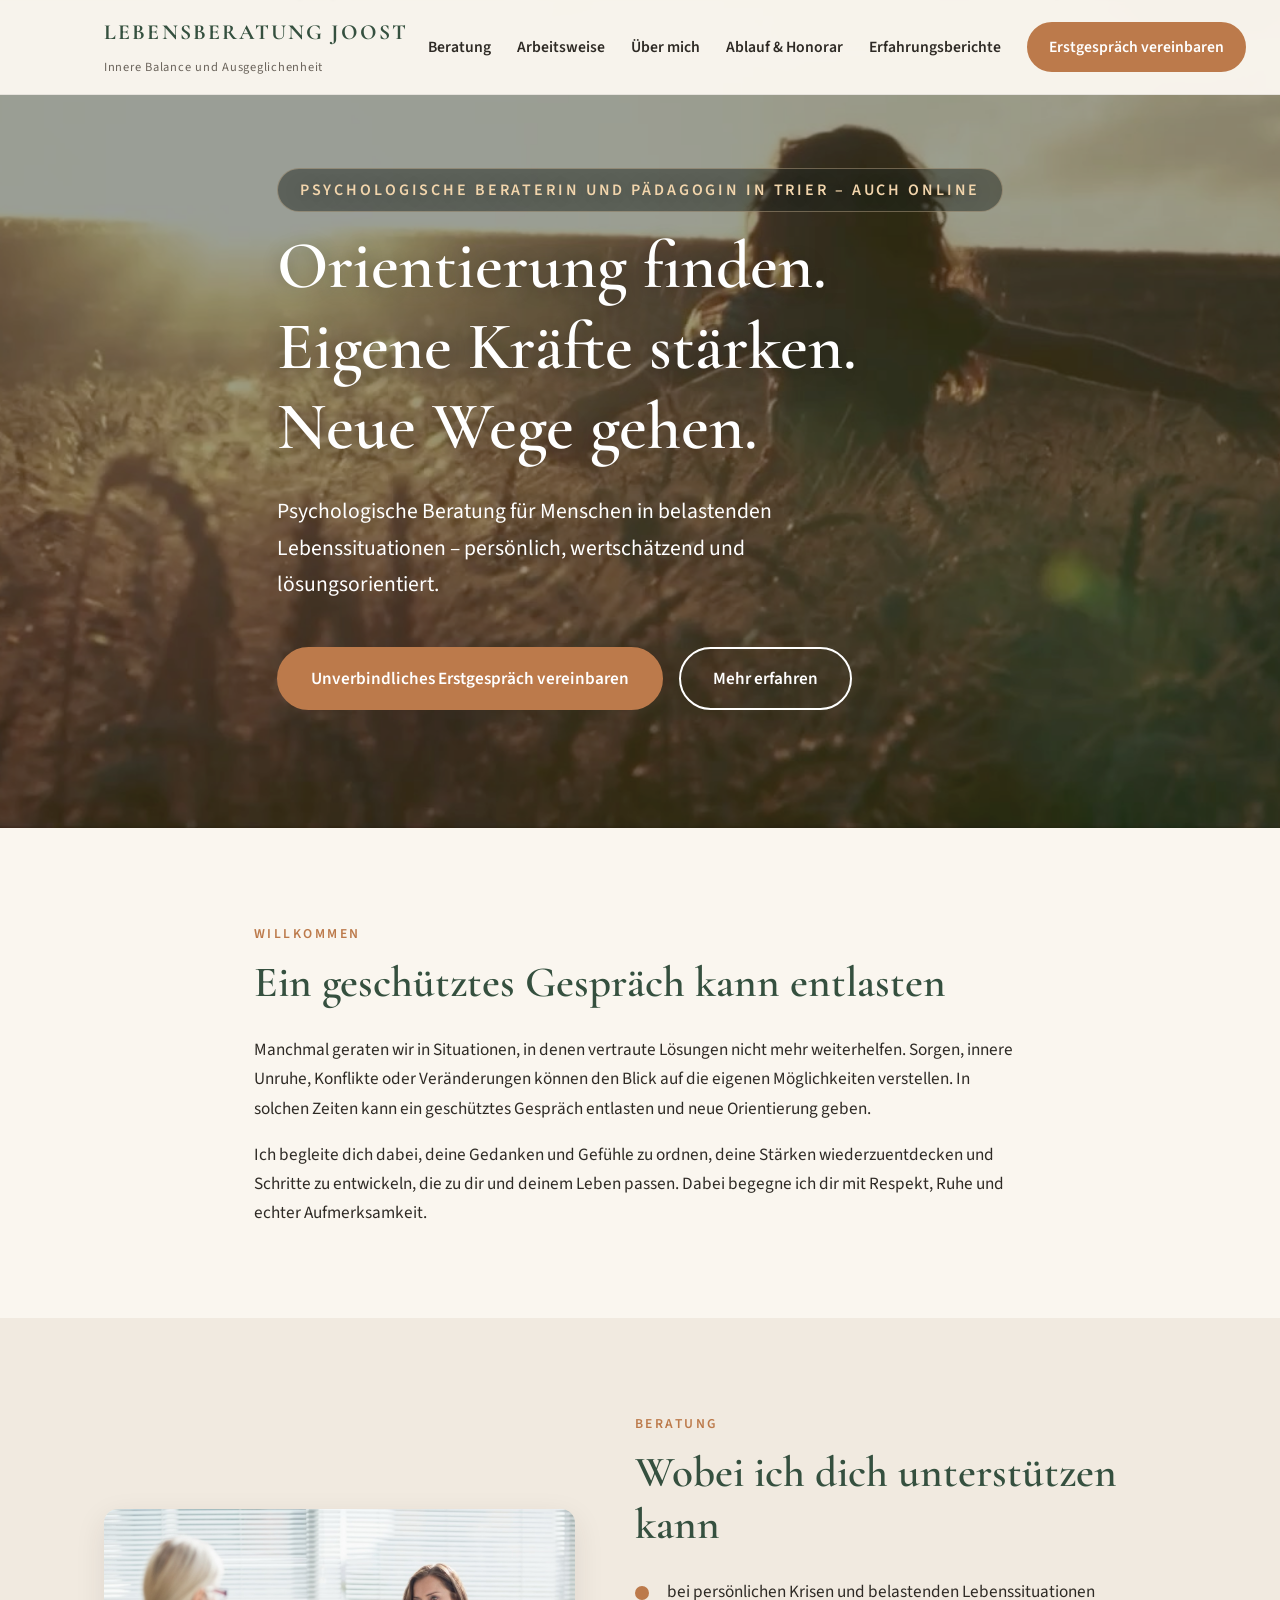
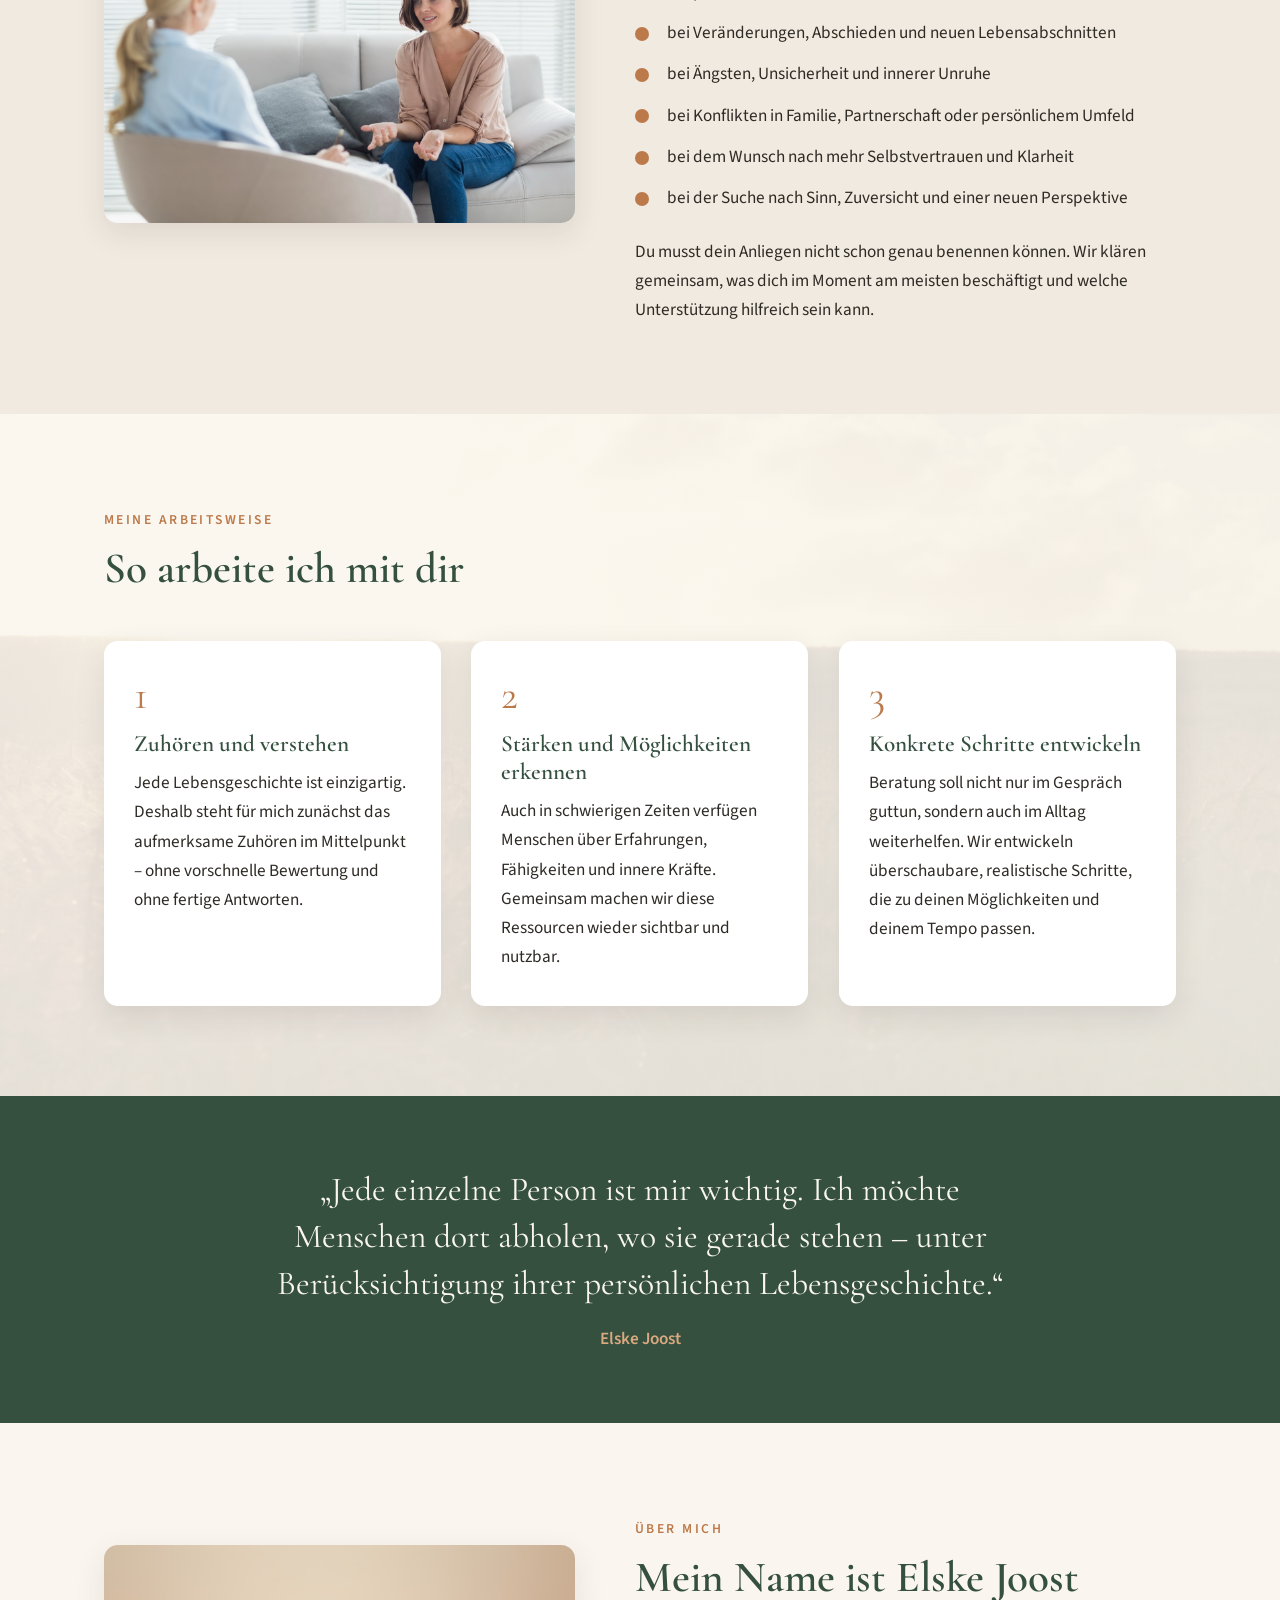
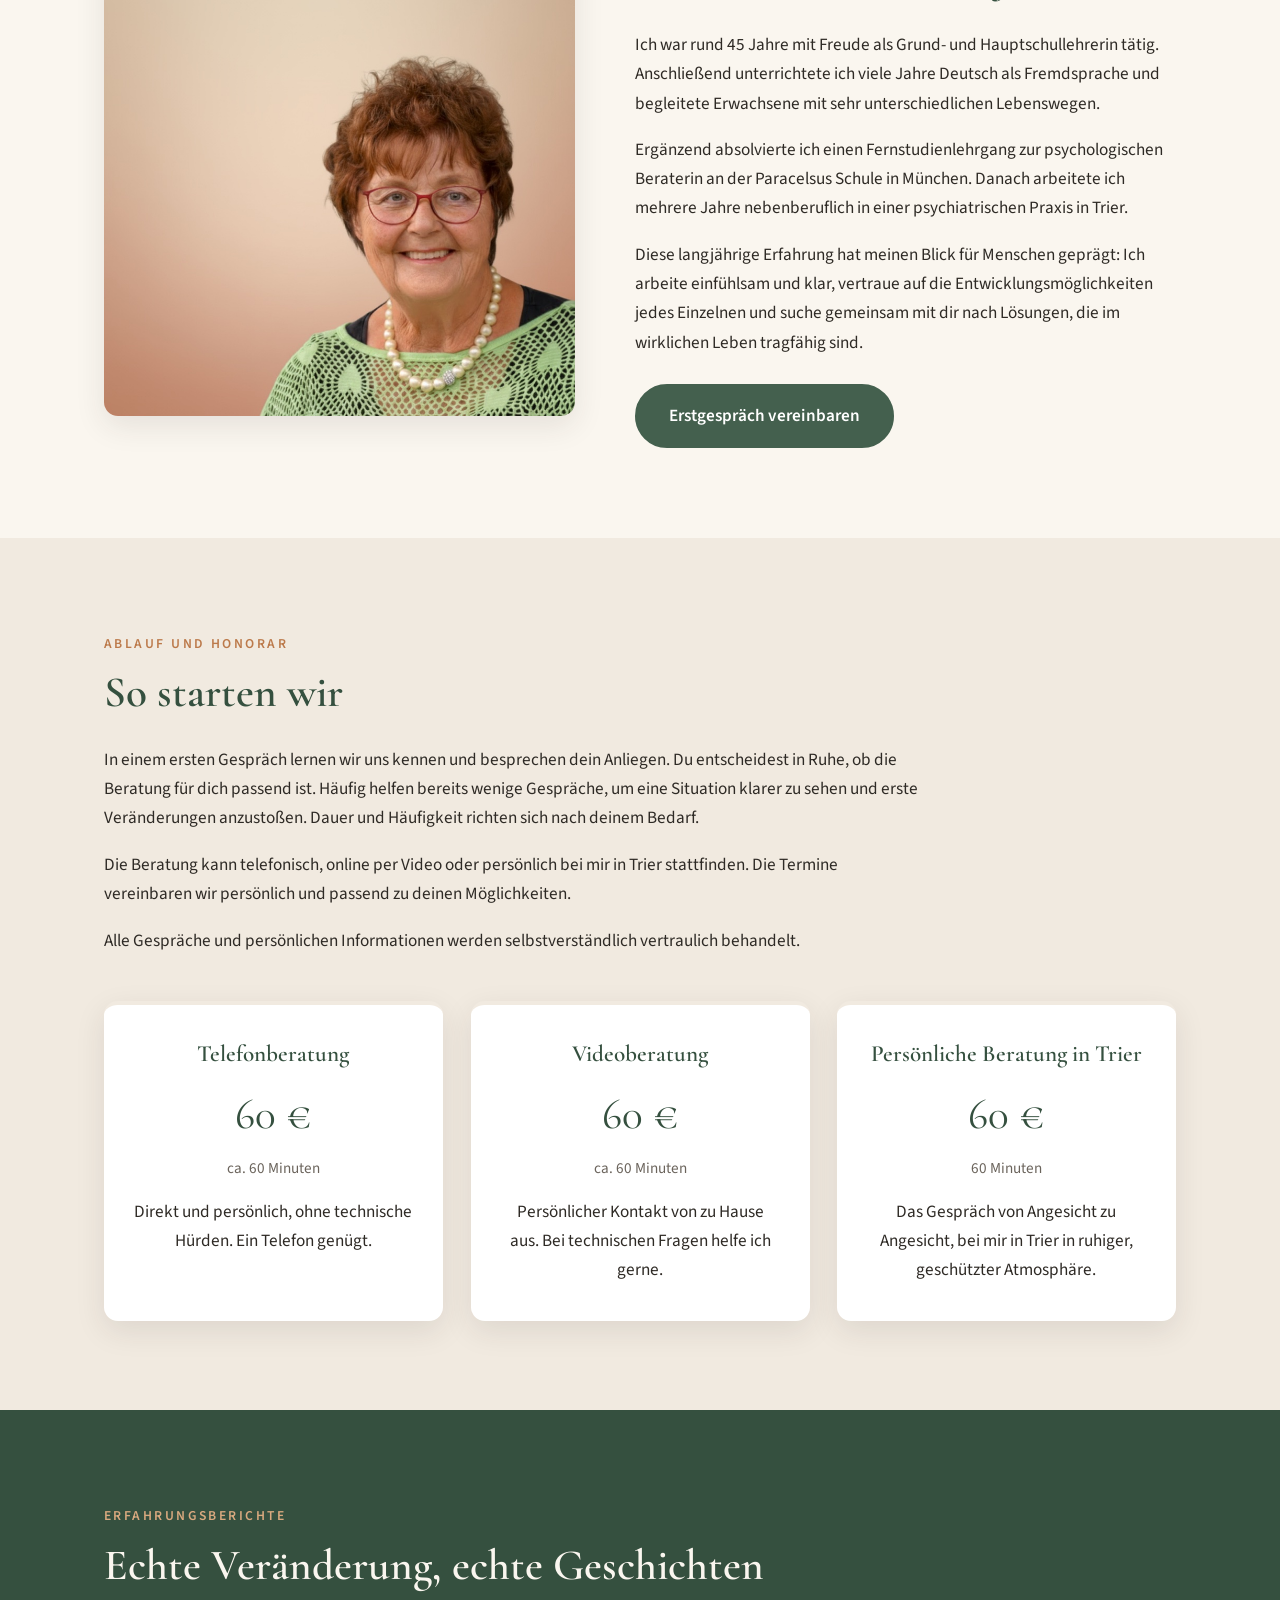
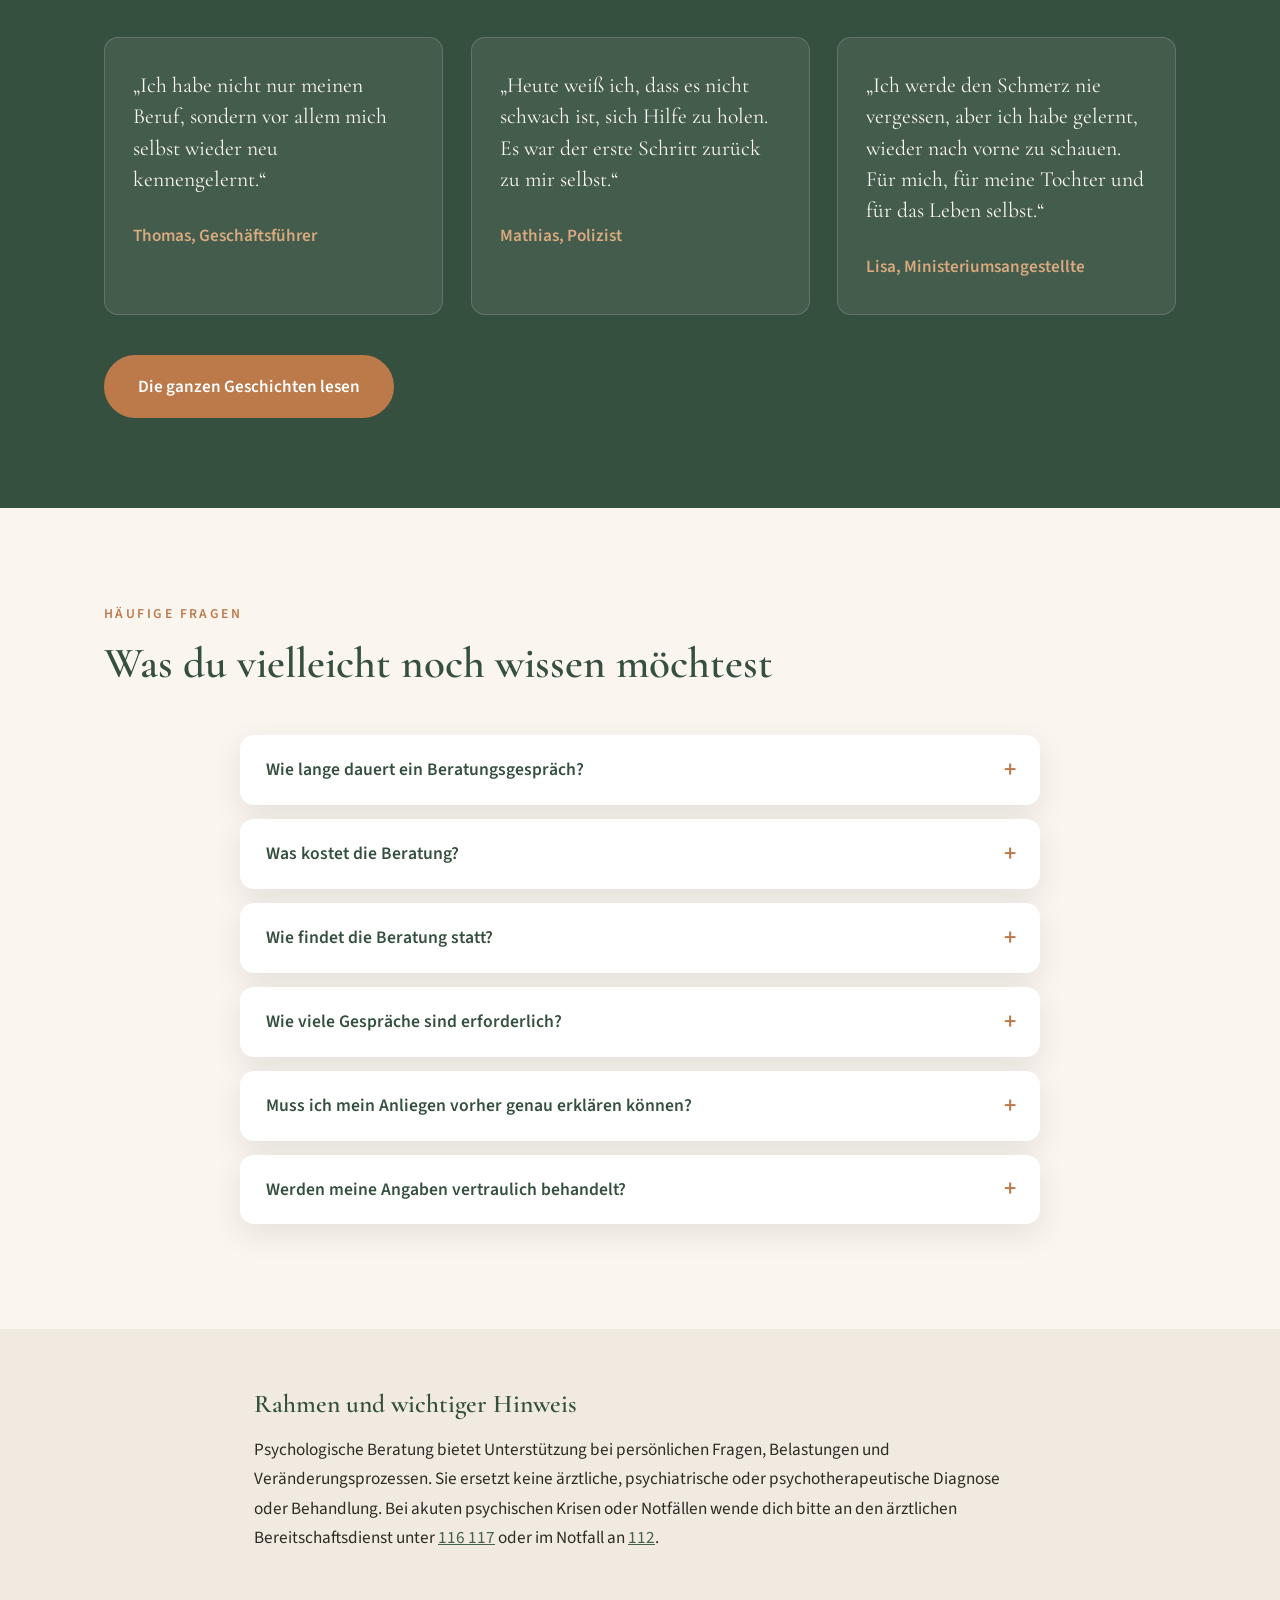
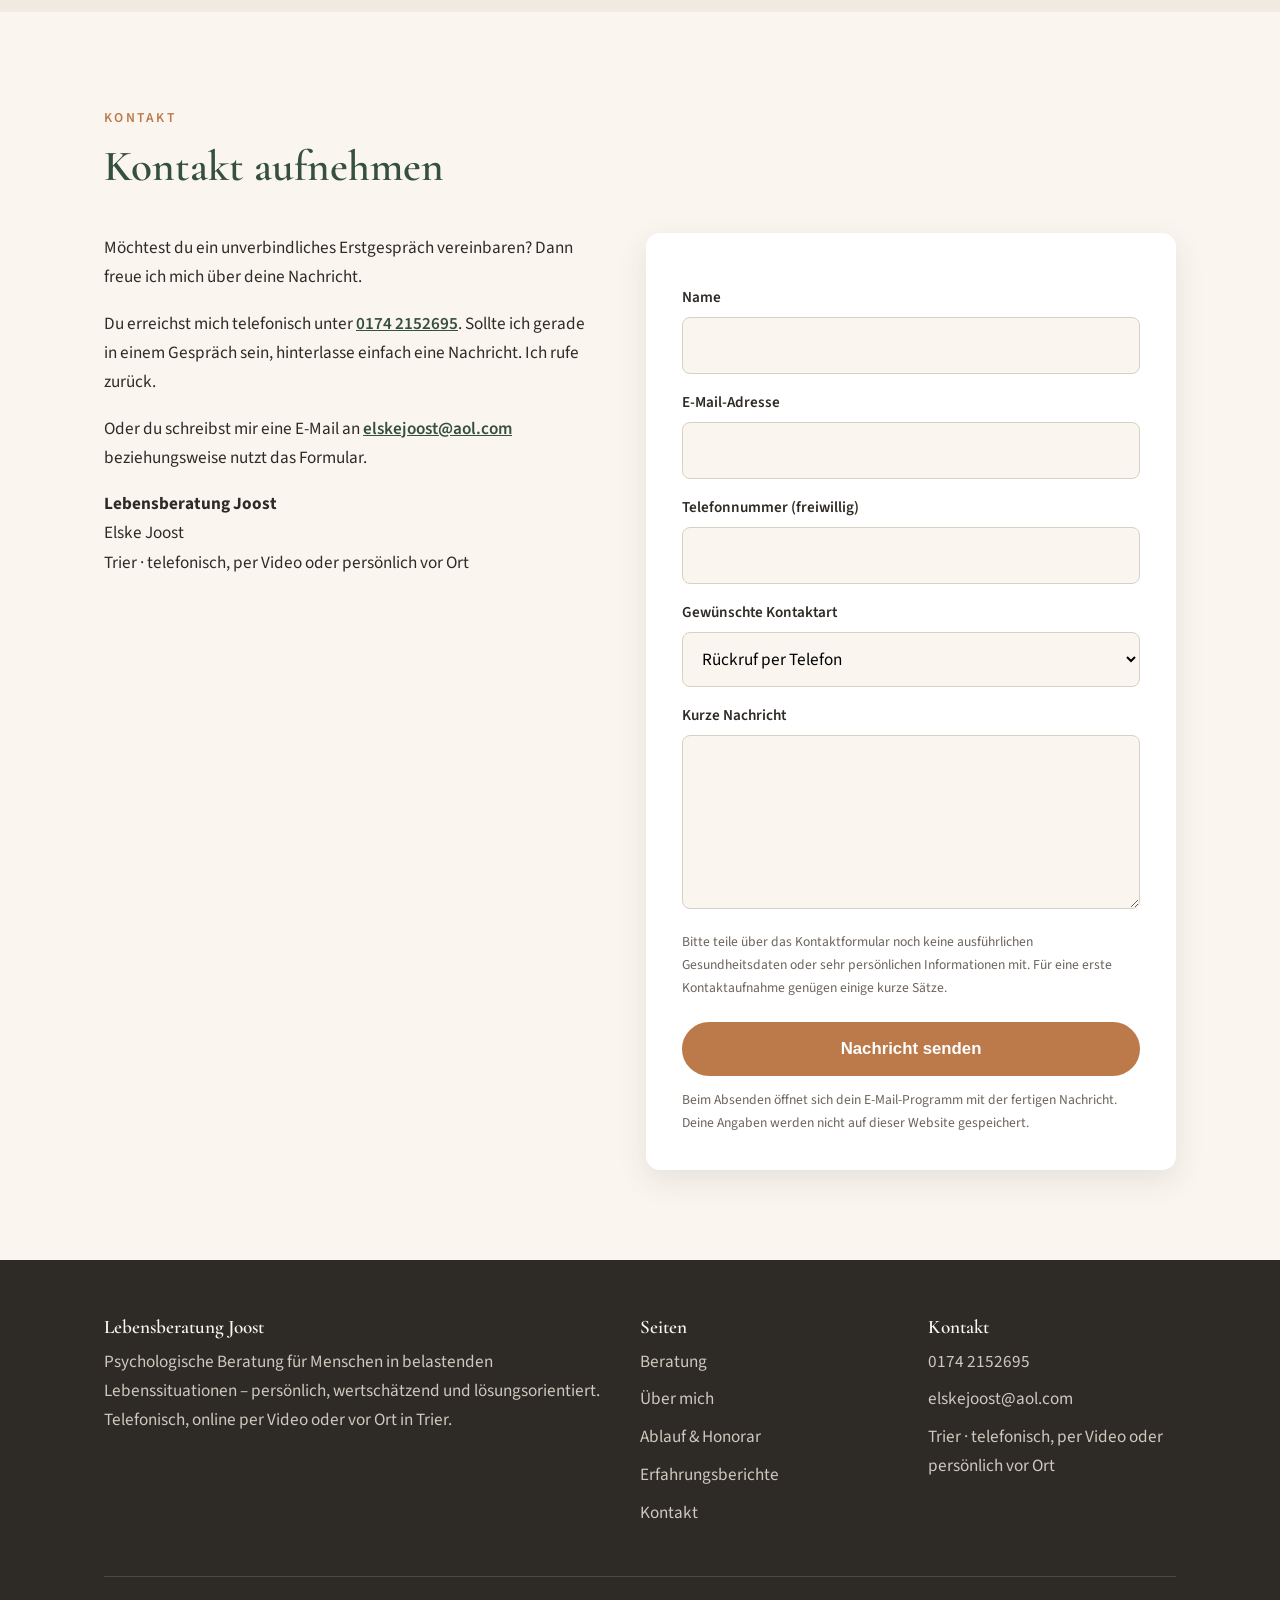
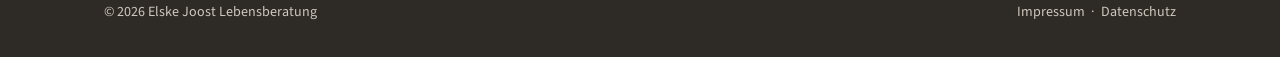
==== commit a1a02a2f: "Sanfte Scroll-Animationen wie auf der alten Wix-Seite - Bild-/Textblöcke gleiten abwechselnd von lin" ====
--- a/index.html
+++ b/index.html
@@ -143,7 +143,7 @@
 </section>
 
 <section class="abschnitt" id="willkommen">
-  <div class="container" style="max-width:820px">
+  <div class="container anim" style="max-width:820px">
     <span class="vorspann">Willkommen</span>
     <h2>Ein geschütztes Gespräch kann entlasten</h2>
     <p>Manchmal geraten wir in Situationen, in denen vertraute Lösungen nicht mehr weiterhelfen. Sorgen, innere Unruhe, Konflikte oder Veränderungen können den Blick auf die eigenen Möglichkeiten verstellen. In solchen Zeiten kann ein geschütztes Gespräch entlasten und neue Orientierung geben.</p>
@@ -153,10 +153,10 @@
 
 <section class="abschnitt beige" id="unterstuetzung">
   <div class="container zweispaltig">
-    <div class="bildrahmen">
+    <div class="bildrahmen anim von-links">
       <img src="bilder/beratungsgespraech-vertrauensvoll.jpg" alt="Vertrauensvolles Beratungsgespräch" width="1400" height="933" loading="lazy">
     </div>
-    <div>
+    <div class="anim von-rechts">
       <span class="vorspann">Beratung</span>
       <h2>Wobei ich dich unterstützen kann</h2>
       <ul class="merkmale">
@@ -177,17 +177,17 @@
     <span class="vorspann">Meine Arbeitsweise</span>
     <h2>So arbeite ich mit dir</h2>
     <div class="schritte">
-      <div class="schritt">
+      <div class="schritt anim">
         <div class="nummer">1</div>
         <h3>Zuhören und verstehen</h3>
         <p>Jede Lebensgeschichte ist einzigartig. Deshalb steht für mich zunächst das aufmerksame Zuhören im Mittelpunkt – ohne vorschnelle Bewertung und ohne fertige Antworten.</p>
       </div>
-      <div class="schritt">
+      <div class="schritt anim verzoegert-1">
         <div class="nummer">2</div>
         <h3>Stärken und Möglichkeiten erkennen</h3>
         <p>Auch in schwierigen Zeiten verfügen Menschen über Erfahrungen, Fähigkeiten und innere Kräfte. Gemeinsam machen wir diese Ressourcen wieder sichtbar und nutzbar.</p>
       </div>
-      <div class="schritt">
+      <div class="schritt anim verzoegert-2">
         <div class="nummer">3</div>
         <h3>Konkrete Schritte entwickeln</h3>
         <p>Beratung soll nicht nur im Gespräch guttun, sondern auch im Alltag weiterhelfen. Wir entwickeln überschaubare, realistische Schritte, die zu deinen Möglichkeiten und deinem Tempo passen.</p>
@@ -197,7 +197,7 @@
 </section>
 
 <section class="abschnitt dunkel" style="padding:70px 0">
-  <div class="container" style="text-align:center; max-width:820px">
+  <div class="container anim" style="text-align:center; max-width:820px">
     <p style="font-family:'Cormorant Garamond', Georgia, serif; font-size:clamp(1.5rem,3vw,2.1rem); line-height:1.4">&bdquo;Jede einzelne Person ist mir wichtig. Ich möchte Menschen dort abholen, wo sie gerade stehen – unter Berücksichtigung ihrer persönlichen Lebensgeschichte.&ldquo;</p>
     <p style="margin-top:1em; color:var(--terra-hell); font-weight:600">Elske Joost</p>
   </div>
@@ -205,10 +205,10 @@
 
 <section class="abschnitt" id="ueber-mich">
   <div class="container zweispaltig">
-    <div class="bildrahmen">
+    <div class="bildrahmen anim von-links">
       <img src="bilder/elske-joost-psychologische-beraterin-trier.jpg" alt="Elske Joost, psychologische Beraterin in Trier" width="900" height="900" loading="lazy">
     </div>
-    <div>
+    <div class="anim von-rechts">
       <span class="vorspann">Über mich</span>
       <h2>Mein Name ist Elske Joost</h2>
       <p>Ich war rund 45 Jahre mit Freude als Grund- und Hauptschullehrerin tätig. Anschließend unterrichtete ich viele Jahre Deutsch als Fremdsprache und begleitete Erwachsene mit sehr unterschiedlichen Lebenswegen.</p>
@@ -223,25 +223,25 @@
   <div class="container">
     <span class="vorspann">Ablauf und Honorar</span>
     <h2>So starten wir</h2>
-    <div style="max-width:820px">
+    <div class="anim von-links" style="max-width:820px">
       <p>In einem ersten Gespräch lernen wir uns kennen und besprechen dein Anliegen. Du entscheidest in Ruhe, ob die Beratung für dich passend ist. Häufig helfen bereits wenige Gespräche, um eine Situation klarer zu sehen und erste Veränderungen anzustoßen. Dauer und Häufigkeit richten sich nach deinem Bedarf.</p>
       <p style="margin-top:1em">Die Beratung kann telefonisch, online per Video oder persönlich bei mir in Trier stattfinden. Die Termine vereinbaren wir persönlich und passend zu deinen Möglichkeiten.</p>
       <p style="margin-top:1em">Alle Gespräche und persönlichen Informationen werden selbstverständlich vertraulich behandelt.</p>
     </div>
     <div class="preisreihe">
-      <div class="preiskarte">
+      <div class="preiskarte anim">
         <h3>Telefonberatung</h3>
         <div class="preis">60&nbsp;€</div>
         <div class="einheit">ca. 60 Minuten</div>
         <p>Direkt und persönlich, ohne technische Hürden. Ein Telefon genügt.</p>
       </div>
-      <div class="preiskarte">
+      <div class="preiskarte anim verzoegert-1">
         <h3>Videoberatung</h3>
         <div class="preis">60&nbsp;€</div>
         <div class="einheit">ca. 60 Minuten</div>
         <p>Persönlicher Kontakt von zu Hause aus. Bei technischen Fragen helfe ich gerne.</p>
       </div>
-      <div class="preiskarte">
+      <div class="preiskarte anim verzoegert-2">
         <h3>Persönliche Beratung in Trier</h3>
         <div class="preis">60&nbsp;€</div>
         <div class="einheit">60 Minuten</div>
@@ -256,15 +256,15 @@
     <span class="vorspann" style="color:var(--terra-hell)">Erfahrungsberichte</span>
     <h2>Echte Veränderung, echte Geschichten</h2>
     <div class="stimmen">
-      <div class="stimme">
+      <div class="stimme anim">
         <blockquote>&bdquo;Ich habe nicht nur meinen Beruf, sondern vor allem mich selbst wieder neu kennengelernt.&ldquo;</blockquote>
         <cite>Thomas, Geschäftsführer</cite>
       </div>
-      <div class="stimme">
+      <div class="stimme anim verzoegert-1">
         <blockquote>&bdquo;Heute weiß ich, dass es nicht schwach ist, sich Hilfe zu holen. Es war der erste Schritt zurück zu mir selbst.&ldquo;</blockquote>
         <cite>Mathias, Polizist</cite>
       </div>
-      <div class="stimme">
+      <div class="stimme anim verzoegert-2">
         <blockquote>&bdquo;Ich werde den Schmerz nie vergessen, aber ich habe gelernt, wieder nach vorne zu schauen. Für mich, für meine Tochter und für das Leben selbst.&ldquo;</blockquote>
         <cite>Lisa, Ministeriumsangestellte</cite>
       </div>
@@ -277,7 +277,7 @@
   <div class="container">
     <span class="vorspann">Häufige Fragen</span>
     <h2>Was du vielleicht noch wissen möchtest</h2>
-    <div class="faq">
+    <div class="faq anim">
       <details>
         <summary>Wie lange dauert ein Beratungsgespräch?</summary>
         <p>Ein Gespräch dauert etwa 60 Minuten.</p>
@@ -307,7 +307,7 @@
 </section>
 
 <section class="abschnitt beige" id="hinweis" style="padding:60px 0">
-  <div class="container" style="max-width:820px">
+  <div class="container anim" style="max-width:820px">
     <h2 style="font-size:1.6rem">Rahmen und wichtiger Hinweis</h2>
     <p style="margin-top:.8em">Psychologische Beratung bietet Unterstützung bei persönlichen Fragen, Belastungen und Veränderungsprozessen. Sie ersetzt keine ärztliche, psychiatrische oder psychotherapeutische Diagnose oder Behandlung. Bei akuten psychischen Krisen oder Notfällen wende dich bitte an den ärztlichen Bereitschaftsdienst unter <a href="tel:116117">116&nbsp;117</a> oder im Notfall an <a href="tel:112">112</a>.</p>
   </div>
@@ -318,7 +318,7 @@
     <span class="vorspann">Kontakt</span>
     <h2>Kontakt aufnehmen</h2>
     <div class="kontakt-gitter">
-      <div class="kontakt-daten">
+      <div class="kontakt-daten anim von-links">
         <p>Möchtest du ein unverbindliches Erstgespräch vereinbaren? Dann freue ich mich über deine Nachricht.</p>
         <p>Du erreichst mich telefonisch unter <a href="tel:+491742152695">0174&nbsp;2152695</a>. Sollte ich gerade in einem Gespräch sein, hinterlasse einfach eine Nachricht. Ich rufe zurück.</p>
         <p>Oder du schreibst mir eine E-Mail an <a href="mailto:elskejoost@aol.com?subject=Anfrage%20Erstgespr%C3%A4ch">elskejoost@aol.com</a> beziehungsweise nutzt das Formular.</p>
@@ -326,7 +326,7 @@
         Elske Joost<br>
         Trier &middot; telefonisch, per Video oder persönlich vor Ort</p>
       </div>
-      <form class="formular" onsubmit="return nachrichtSenden(this)">
+      <form class="formular anim von-rechts" onsubmit="return nachrichtSenden(this)">
         <label for="f-name">Name</label>
         <input id="f-name" name="name" type="text" required autocomplete="name">
         <label for="f-mail">E-Mail-Adresse</label>
@@ -384,6 +384,25 @@
 </footer>
 
 <script>
+document.documentElement.classList.add('js');
+window.addEventListener('DOMContentLoaded', function () {
+  var elemente = document.querySelectorAll('.anim');
+  if (!('IntersectionObserver' in window)) {
+    elemente.forEach(function (e) { e.classList.add('sichtbar'); });
+    return;
+  }
+  var beobachter = new IntersectionObserver(function (eintraege) {
+    eintraege.forEach(function (eintrag) {
+      if (eintrag.isIntersecting || eintrag.boundingClientRect.top < 0) {
+        eintrag.target.classList.add('sichtbar');
+        beobachter.unobserve(eintrag.target);
+      }
+    });
+  }, { threshold: 0.12, rootMargin: '0px 0px -40px 0px' });
+  elemente.forEach(function (e) { beobachter.observe(e); });
+});
+</script>
+<script>
 // Hintergrundvideo erst nach dem vollständigen Seitenaufbau laden:
 // nur auf großen Bildschirmen, nicht bei Datensparmodus oder reduzierter Bewegung.
 window.addEventListener('load', function () {
--- a/stil.css
+++ b/stil.css
@@ -387,3 +387,25 @@
   .abschnitt { padding: 64px 0; }
   .bericht { padding: 28px 22px; }
 }
+
+/* ---------- Einblend-Animationen beim Scrollen ---------- */
+/* Nur aktiv, wenn JavaScript läuft (html.js) – sonst ist alles sofort sichtbar. */
+.js .anim {
+  opacity: 0;
+  transform: translateY(36px);
+  transition: opacity .9s cubic-bezier(.22, .61, .36, 1), transform .9s cubic-bezier(.22, .61, .36, 1);
+  will-change: opacity, transform;
+}
+.js .anim.von-links { transform: translateX(-64px); }
+.js .anim.von-rechts { transform: translateX(64px); }
+.js .anim.sichtbar { opacity: 1; transform: none; }
+.js .anim.verzoegert-1 { transition-delay: .12s; }
+.js .anim.verzoegert-2 { transition-delay: .24s; }
+.js .anim.verzoegert-3 { transition-delay: .36s; }
+@media (prefers-reduced-motion: reduce) {
+  .js .anim {
+    opacity: 1 !important;
+    transform: none !important;
+    transition: none !important;
+  }
+}
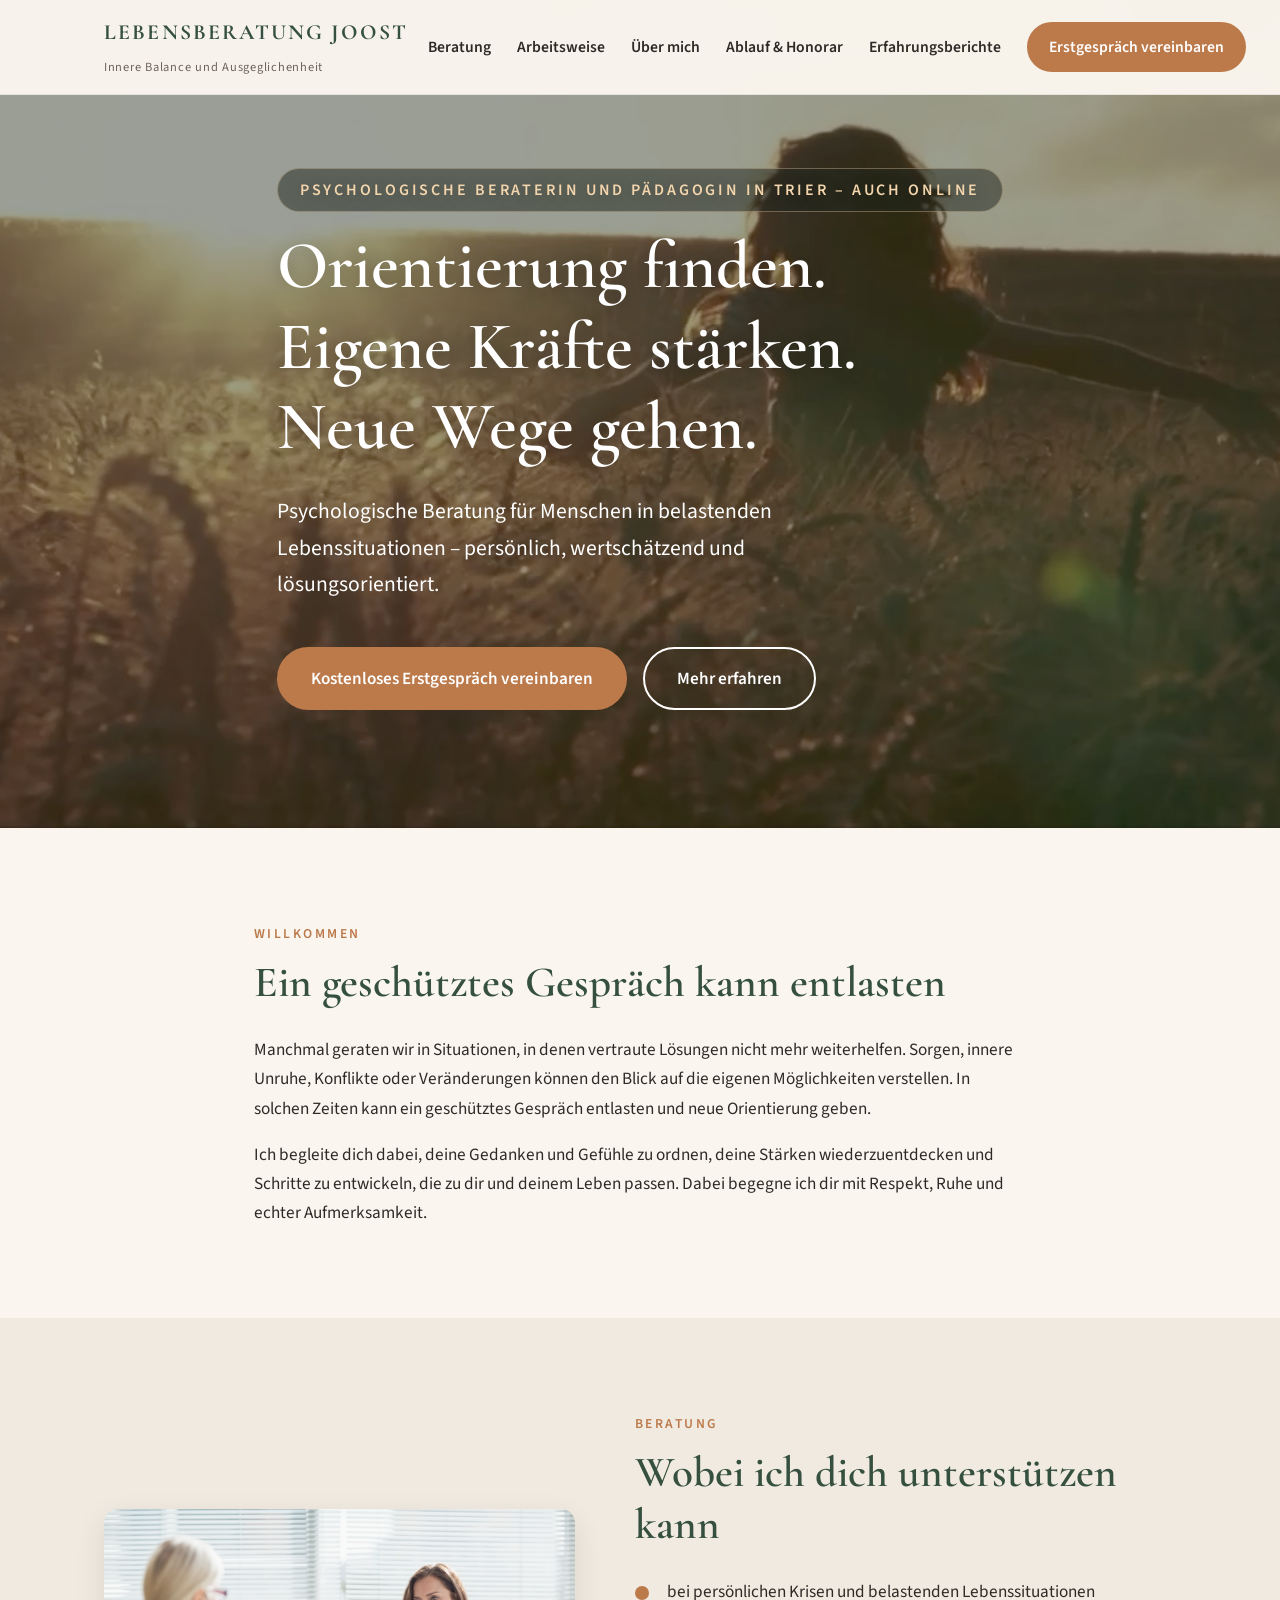
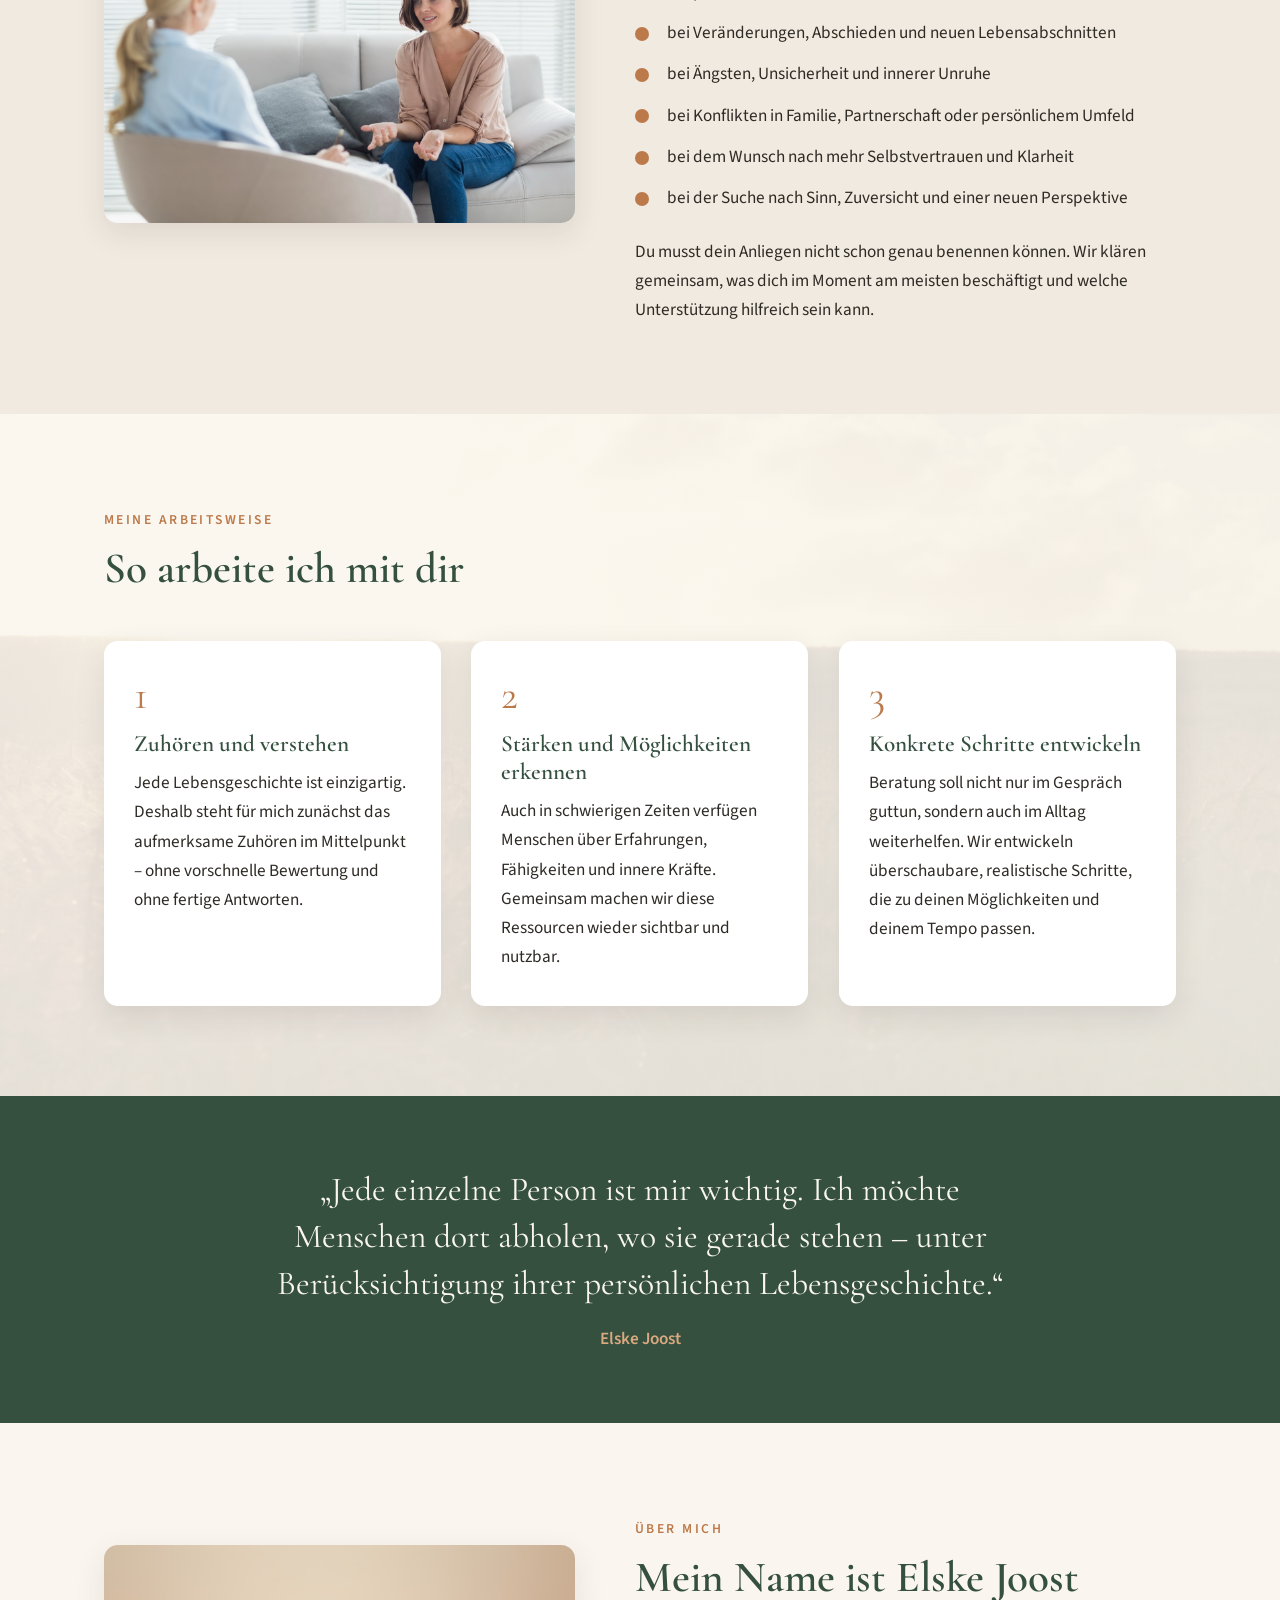
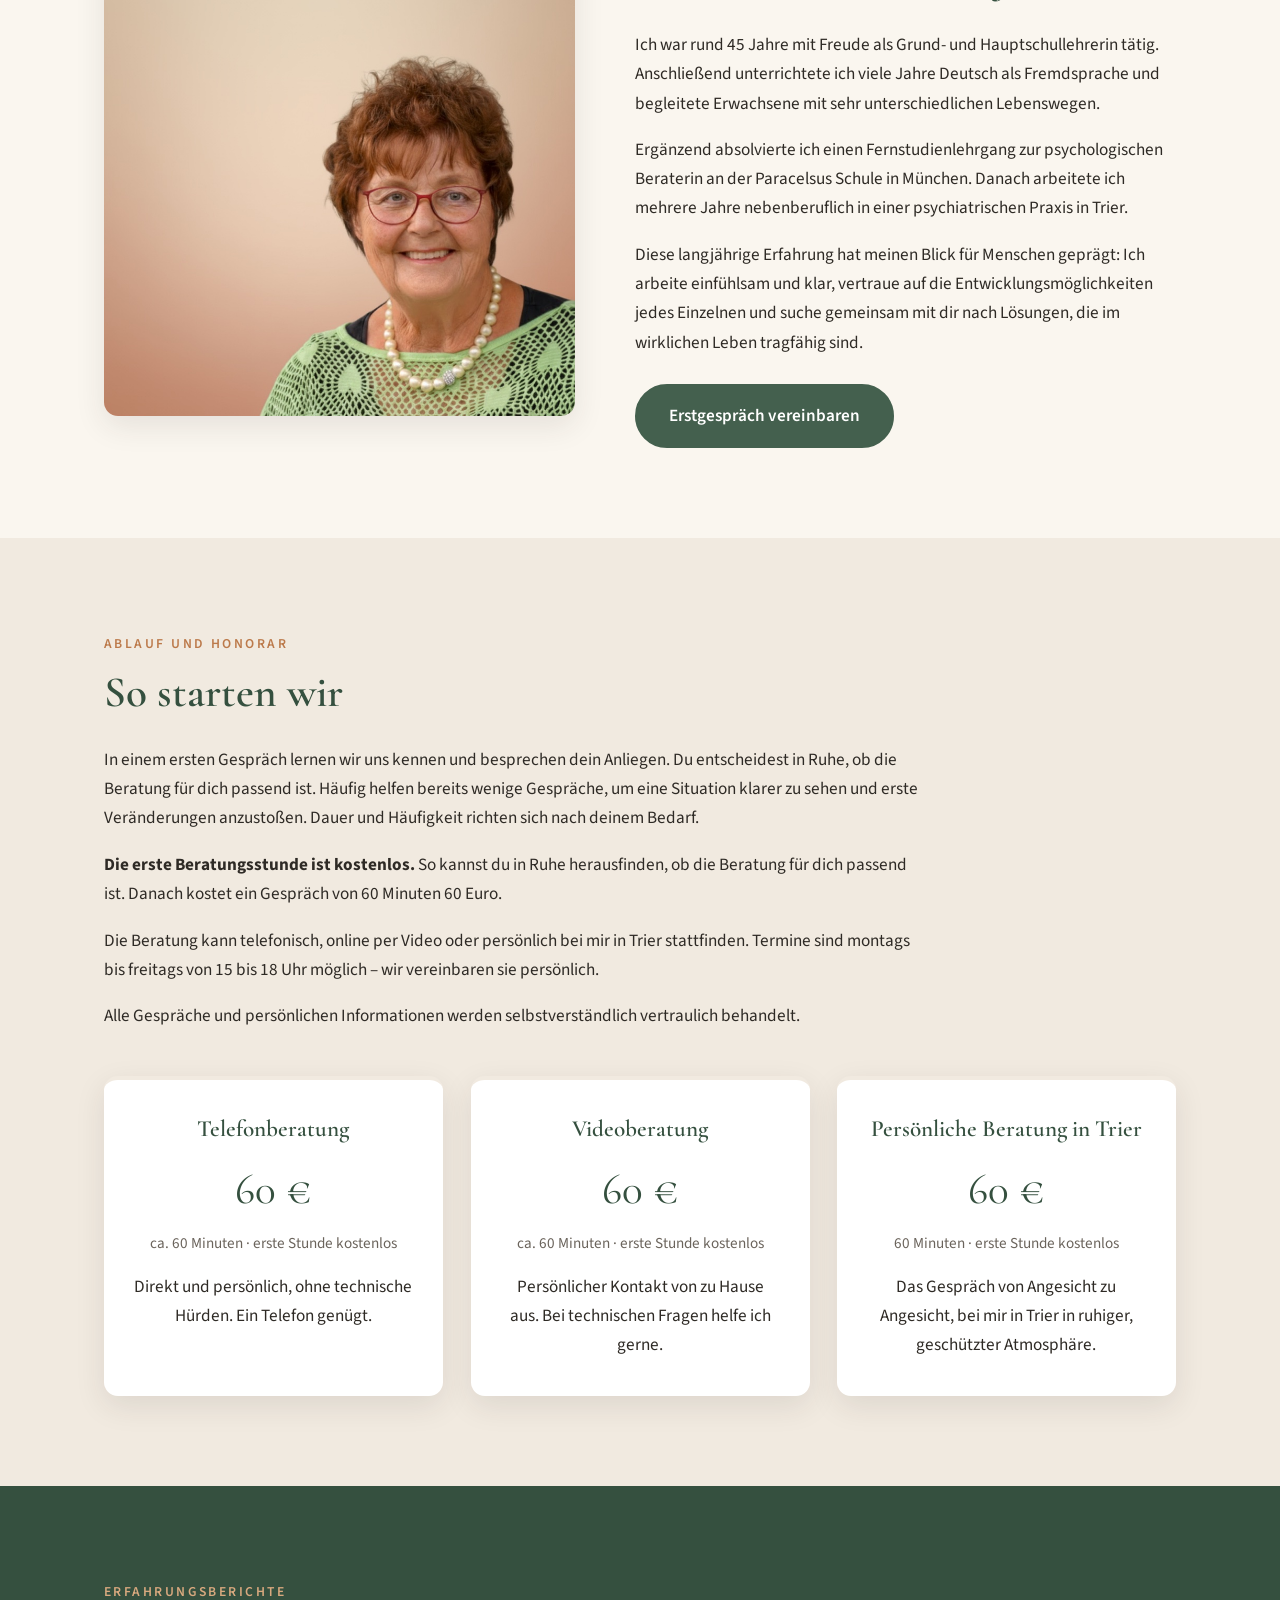
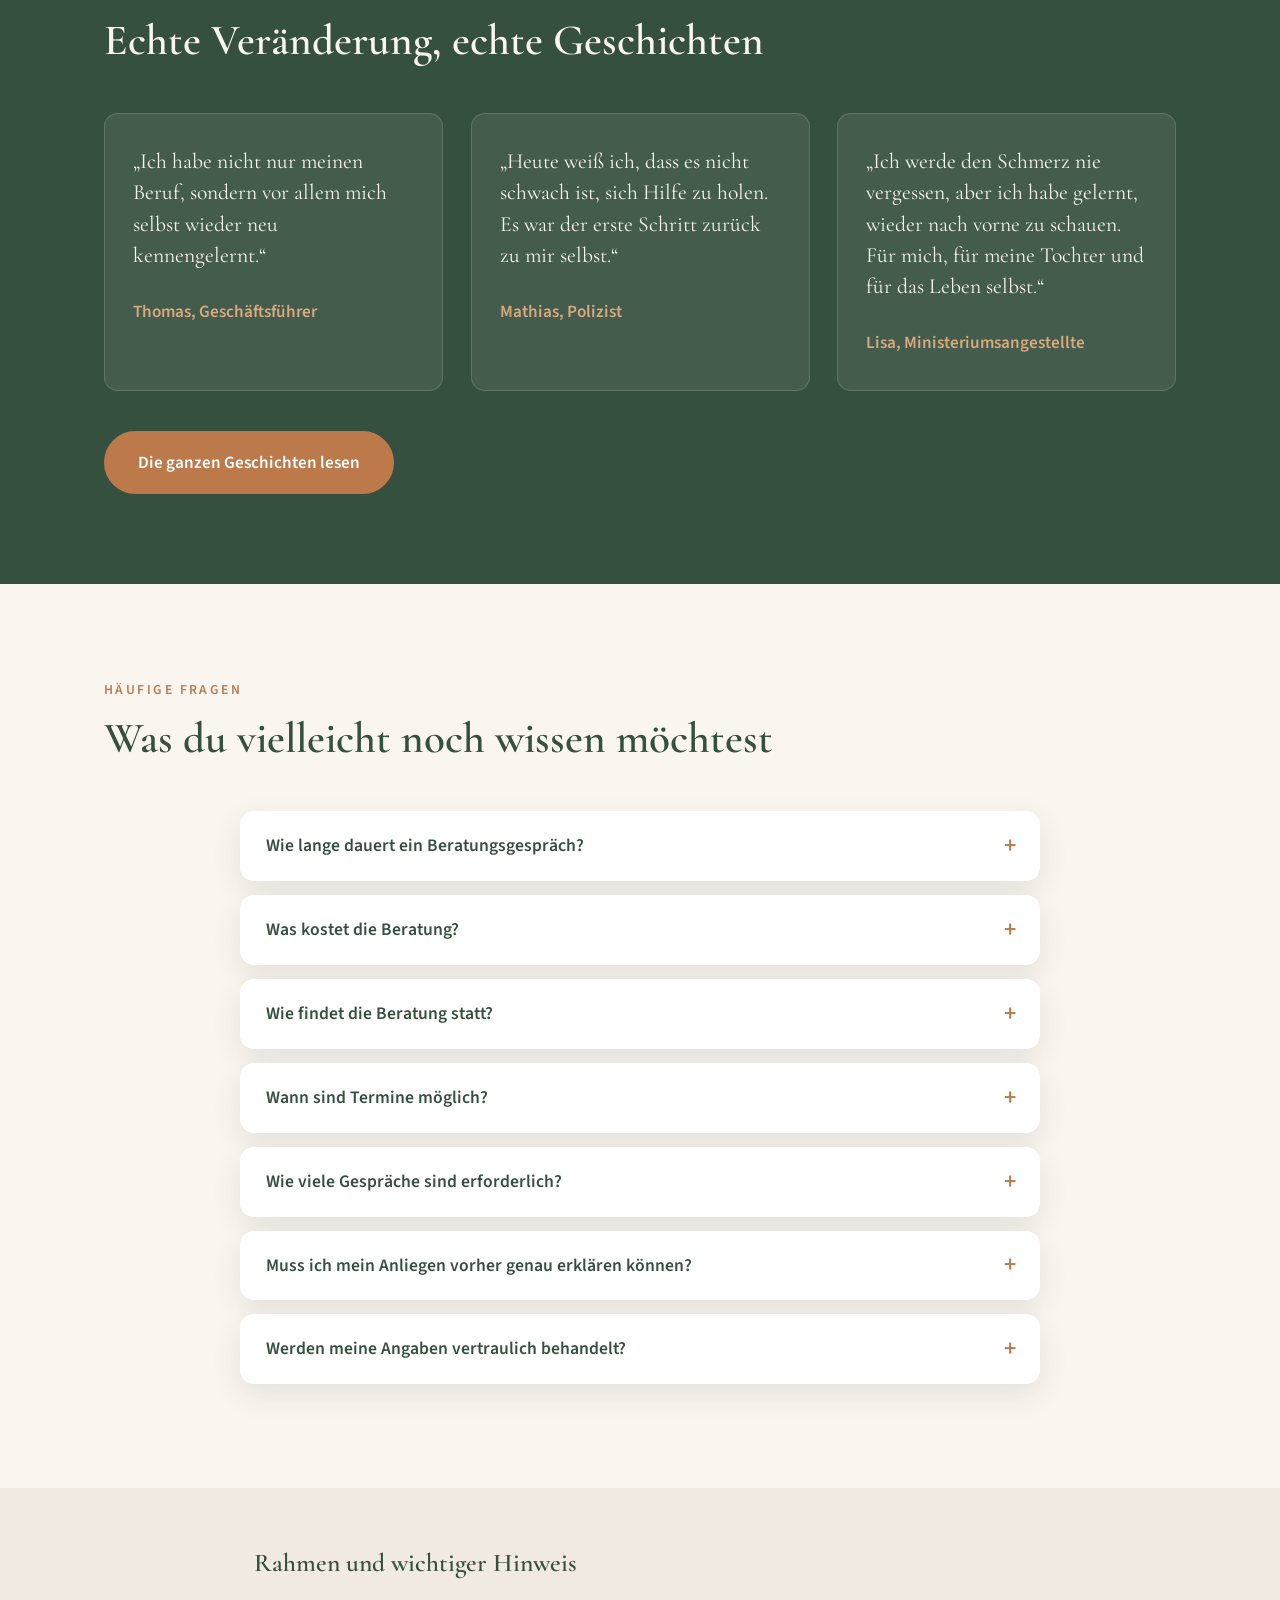
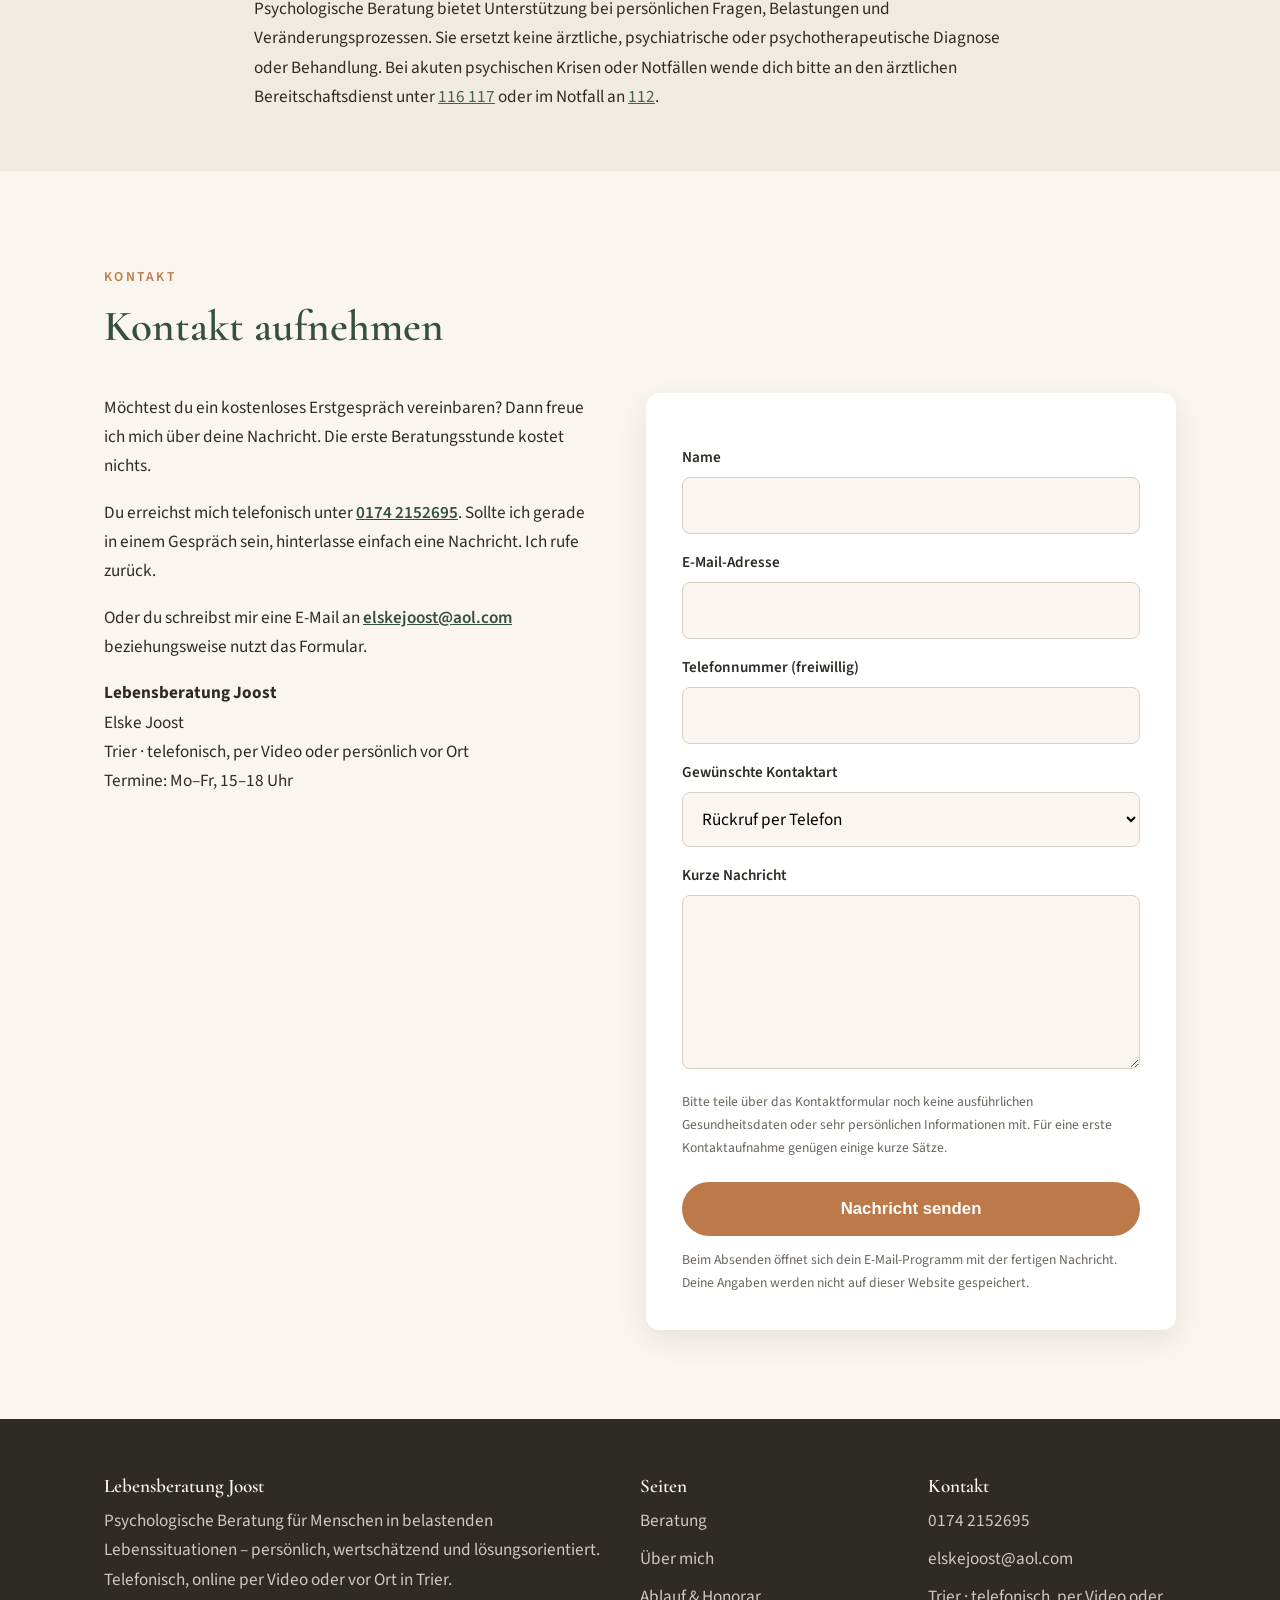
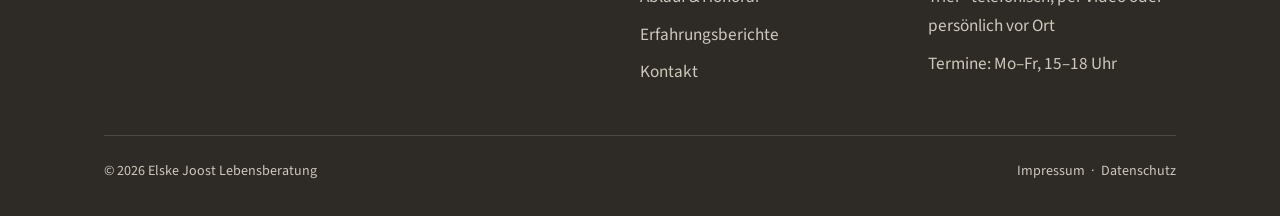
==== commit 531756d3: "Erste Beratungsstunde kostenlos + Beratungszeiten Mo-Fr 15-18 Uhr - Knöpfe: „Kostenloses Erstgespräc" ====
--- a/index.html
+++ b/index.html
@@ -4,7 +4,7 @@
   <meta charset="UTF-8">
   <meta name="viewport" content="width=device-width, initial-scale=1.0">
   <title>Psychologische Beraterin und Pädagogin in Trier – auch online | Lebensberatung Joost</title>
-  <meta name="description" content="Psychologische Beraterin und Pädagogin in Trier – Beratung telefonisch, online per Video oder persönlich vor Ort. 60 Minuten für 60 Euro, unverbindliches Erstgespräch. Elske Joost.">
+  <meta name="description" content="Psychologische Beraterin und Pädagogin in Trier – Beratung telefonisch, online per Video oder persönlich vor Ort. Erste Beratungsstunde kostenlos, danach 60 Euro pro Stunde. Termine Mo–Fr 15–18 Uhr. Elske Joost.">
   <link rel="canonical" href="https://www.lebensberatung-joost.de/">
   <meta property="og:type" content="website">
   <meta property="og:title" content="Lebensberatung Joost – Orientierung finden. Eigene Kräfte stärken. Neue Wege gehen.">
@@ -40,8 +40,14 @@
       "addressCountry": "DE"
     },
     "areaServed": ["Trier", "Rheinland-Pfalz", "Luxemburg", "Deutschland"],
-    "priceRange": "60 € pro Gespräch (60 Minuten)",
+    "priceRange": "Erste Beratungsstunde kostenlos, danach 60 € pro Gespräch (60 Minuten)",
     "knowsLanguage": "de",
+    "openingHoursSpecification": {
+      "@type": "OpeningHoursSpecification",
+      "dayOfWeek": ["Monday", "Tuesday", "Wednesday", "Thursday", "Friday"],
+      "opens": "15:00",
+      "closes": "18:00"
+    },
     "hasOfferCatalog": {
       "@type": "OfferCatalog",
       "name": "Beratungsformen",
@@ -81,12 +87,17 @@
       {
         "@type": "Question",
         "name": "Was kostet die Beratung?",
-        "acceptedAnswer": { "@type": "Answer", "text": "Das Honorar beträgt 60 Euro für ein Gespräch von 60 Minuten." }
+        "acceptedAnswer": { "@type": "Answer", "text": "Die erste Beratungsstunde ist kostenlos. Danach beträgt das Honorar 60 Euro für ein Gespräch von 60 Minuten." }
       },
       {
         "@type": "Question",
         "name": "Wie findet die Beratung statt?",
         "acceptedAnswer": { "@type": "Answer", "text": "Die Beratung ist telefonisch, online per Video oder persönlich vor Ort in Trier möglich." }
+      },
+      {
+        "@type": "Question",
+        "name": "Wann sind Termine möglich?",
+        "acceptedAnswer": { "@type": "Answer", "text": "Beratungstermine sind montags bis freitags von 15 bis 18 Uhr möglich und werden persönlich vereinbart." }
       },
       {
         "@type": "Question",
@@ -136,7 +147,7 @@
     <p class="leitspruch">Orientierung finden.<br>Eigene Kräfte stärken.<br>Neue Wege gehen.</p>
     <p class="untertitel">Psychologische Beratung für Menschen in belastenden Lebenssituationen – persönlich, wertschätzend und lösungsorientiert.</p>
     <div class="held-knoepfe">
-      <a class="knopf terra" href="#kontakt">Unverbindliches Erstgespräch vereinbaren</a>
+      <a class="knopf terra" href="#kontakt">Kostenloses Erstgespräch vereinbaren</a>
       <a class="knopf hell" href="#unterstuetzung">Mehr erfahren</a>
     </div>
   </div>
@@ -225,26 +236,27 @@
     <h2>So starten wir</h2>
     <div class="anim von-links" style="max-width:820px">
       <p>In einem ersten Gespräch lernen wir uns kennen und besprechen dein Anliegen. Du entscheidest in Ruhe, ob die Beratung für dich passend ist. Häufig helfen bereits wenige Gespräche, um eine Situation klarer zu sehen und erste Veränderungen anzustoßen. Dauer und Häufigkeit richten sich nach deinem Bedarf.</p>
-      <p style="margin-top:1em">Die Beratung kann telefonisch, online per Video oder persönlich bei mir in Trier stattfinden. Die Termine vereinbaren wir persönlich und passend zu deinen Möglichkeiten.</p>
+      <p style="margin-top:1em"><strong>Die erste Beratungsstunde ist kostenlos.</strong> So kannst du in Ruhe herausfinden, ob die Beratung für dich passend ist. Danach kostet ein Gespräch von 60 Minuten 60 Euro.</p>
+      <p style="margin-top:1em">Die Beratung kann telefonisch, online per Video oder persönlich bei mir in Trier stattfinden. Termine sind montags bis freitags von 15 bis 18 Uhr möglich – wir vereinbaren sie persönlich.</p>
       <p style="margin-top:1em">Alle Gespräche und persönlichen Informationen werden selbstverständlich vertraulich behandelt.</p>
     </div>
     <div class="preisreihe">
       <div class="preiskarte anim">
         <h3>Telefonberatung</h3>
         <div class="preis">60&nbsp;€</div>
-        <div class="einheit">ca. 60 Minuten</div>
+        <div class="einheit">ca. 60 Minuten &middot; erste Stunde kostenlos</div>
         <p>Direkt und persönlich, ohne technische Hürden. Ein Telefon genügt.</p>
       </div>
       <div class="preiskarte anim verzoegert-1">
         <h3>Videoberatung</h3>
         <div class="preis">60&nbsp;€</div>
-        <div class="einheit">ca. 60 Minuten</div>
+        <div class="einheit">ca. 60 Minuten &middot; erste Stunde kostenlos</div>
         <p>Persönlicher Kontakt von zu Hause aus. Bei technischen Fragen helfe ich gerne.</p>
       </div>
       <div class="preiskarte anim verzoegert-2">
         <h3>Persönliche Beratung in Trier</h3>
         <div class="preis">60&nbsp;€</div>
-        <div class="einheit">60 Minuten</div>
+        <div class="einheit">60 Minuten &middot; erste Stunde kostenlos</div>
         <p>Das Gespräch von Angesicht zu Angesicht, bei mir in Trier in ruhiger, geschützter Atmosphäre.</p>
       </div>
     </div>
@@ -284,11 +296,15 @@
       </details>
       <details>
         <summary>Was kostet die Beratung?</summary>
-        <p>Das Honorar beträgt 60 Euro für ein Gespräch von 60 Minuten.</p>
+        <p>Die erste Beratungsstunde ist kostenlos. Danach beträgt das Honorar 60 Euro für ein Gespräch von 60 Minuten.</p>
       </details>
       <details>
         <summary>Wie findet die Beratung statt?</summary>
         <p>Die Beratung ist telefonisch, online per Video oder persönlich bei mir in Trier möglich.</p>
+      </details>
+      <details>
+        <summary>Wann sind Termine möglich?</summary>
+        <p>Beratungstermine sind montags bis freitags von 15 bis 18 Uhr möglich. Wir vereinbaren sie persönlich.</p>
       </details>
       <details>
         <summary>Wie viele Gespräche sind erforderlich?</summary>
@@ -319,12 +335,12 @@
     <h2>Kontakt aufnehmen</h2>
     <div class="kontakt-gitter">
       <div class="kontakt-daten anim von-links">
-        <p>Möchtest du ein unverbindliches Erstgespräch vereinbaren? Dann freue ich mich über deine Nachricht.</p>
+        <p>Möchtest du ein kostenloses Erstgespräch vereinbaren? Dann freue ich mich über deine Nachricht. Die erste Beratungsstunde kostet nichts.</p>
         <p>Du erreichst mich telefonisch unter <a href="tel:+491742152695">0174&nbsp;2152695</a>. Sollte ich gerade in einem Gespräch sein, hinterlasse einfach eine Nachricht. Ich rufe zurück.</p>
         <p>Oder du schreibst mir eine E-Mail an <a href="mailto:elskejoost@aol.com?subject=Anfrage%20Erstgespr%C3%A4ch">elskejoost@aol.com</a> beziehungsweise nutzt das Formular.</p>
         <p><strong>Lebensberatung Joost</strong><br>
         Elske Joost<br>
-        Trier &middot; telefonisch, per Video oder persönlich vor Ort</p>
+        Trier &middot; telefonisch, per Video oder persönlich vor Ort<br>Termine: Mo&ndash;Fr, 15&ndash;18 Uhr</p>
       </div>
       <form class="formular anim von-rechts" onsubmit="return nachrichtSenden(this)">
         <label for="f-name">Name</label>
@@ -373,6 +389,7 @@
           <li><a href="tel:+491742152695">0174 2152695</a></li>
           <li><a href="mailto:elskejoost@aol.com">elskejoost@aol.com</a></li>
           <li>Trier &middot; telefonisch, per Video oder persönlich vor Ort</li>
+          <li>Termine: Mo&ndash;Fr, 15&ndash;18 Uhr</li>
         </ul>
       </div>
     </div>
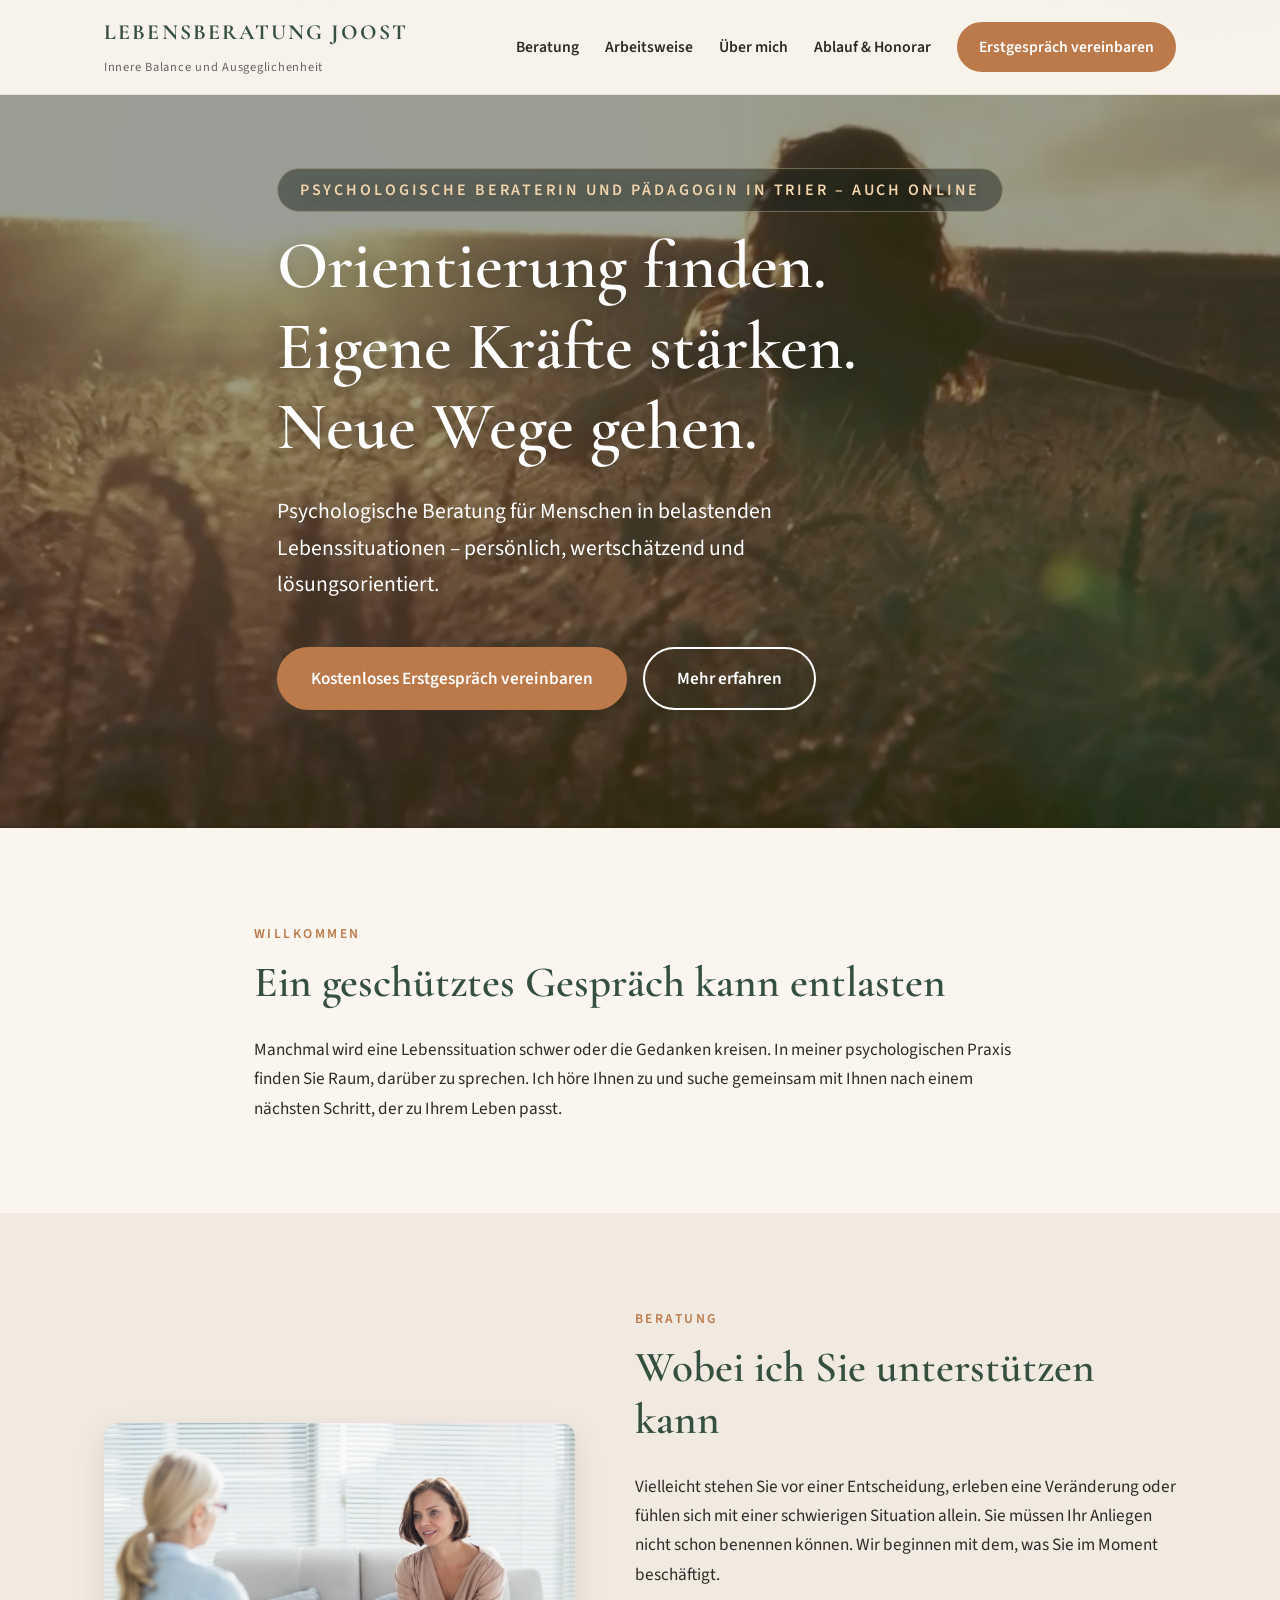
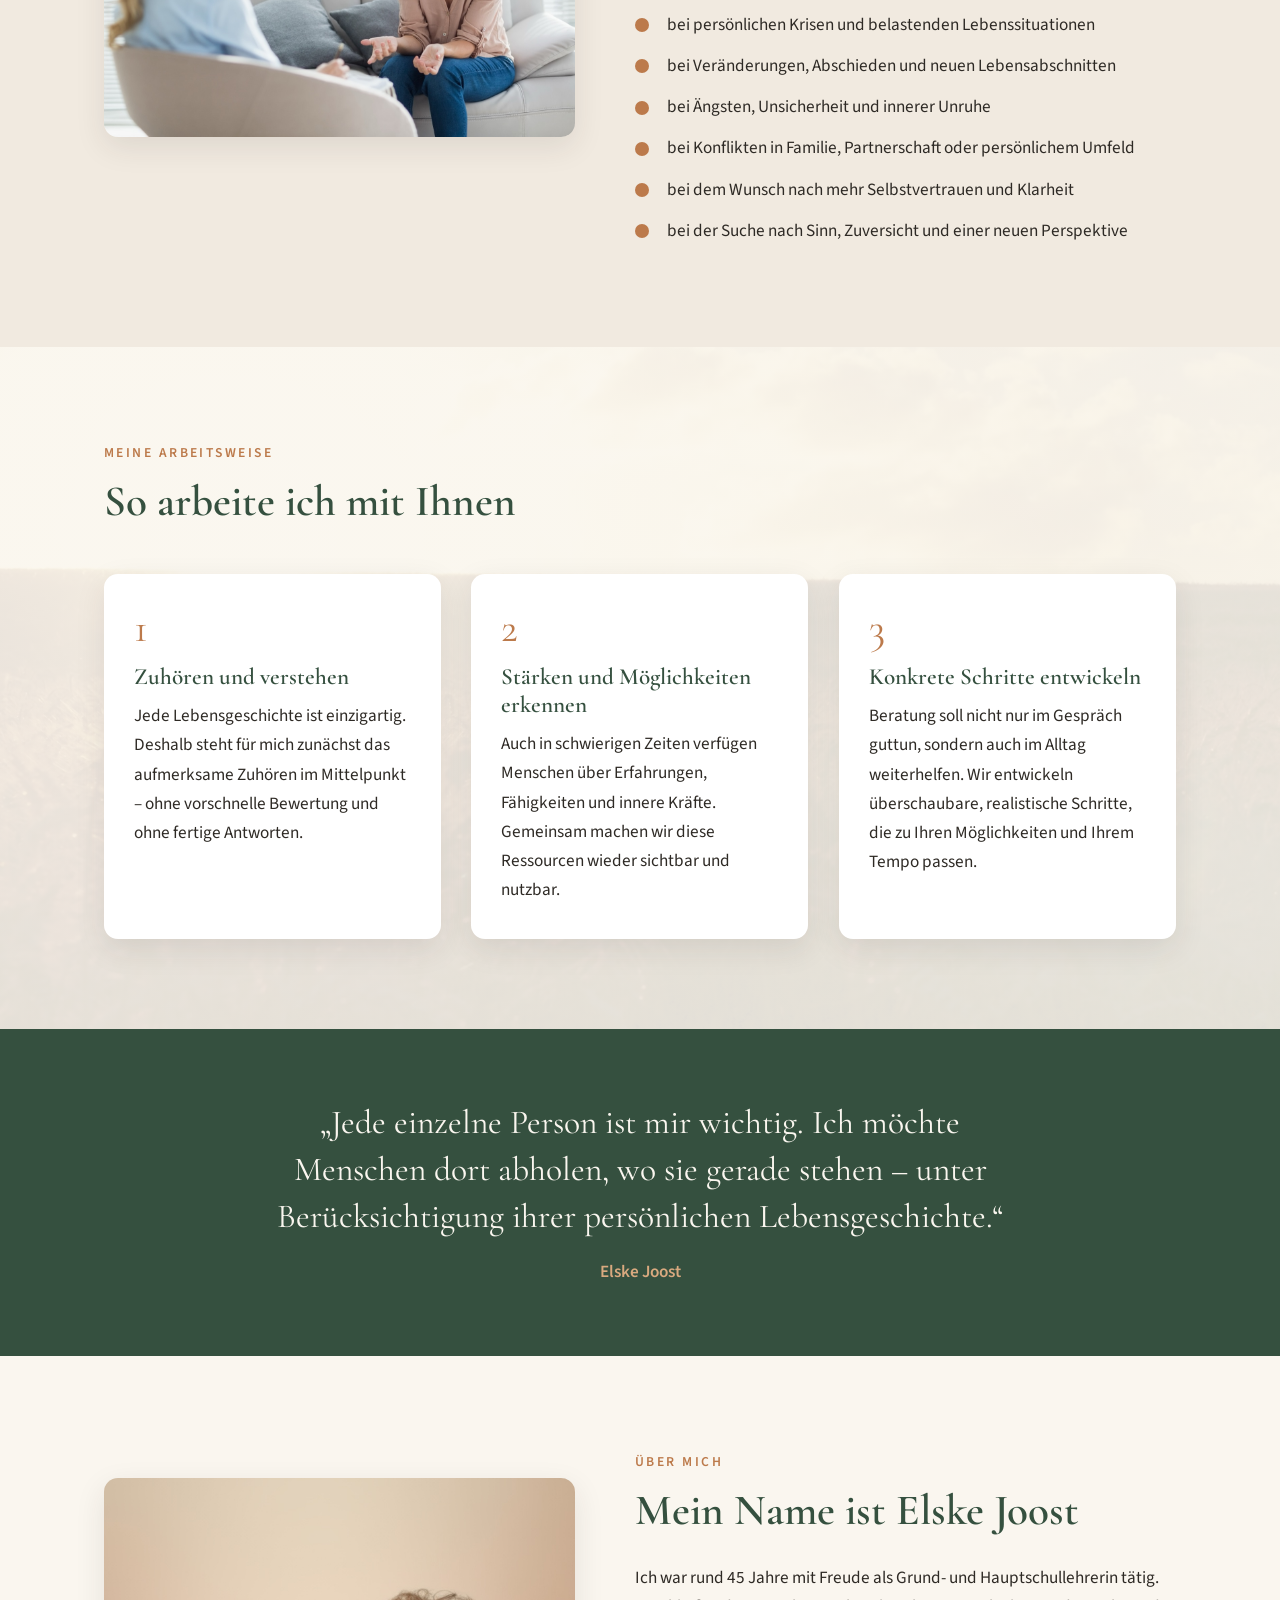
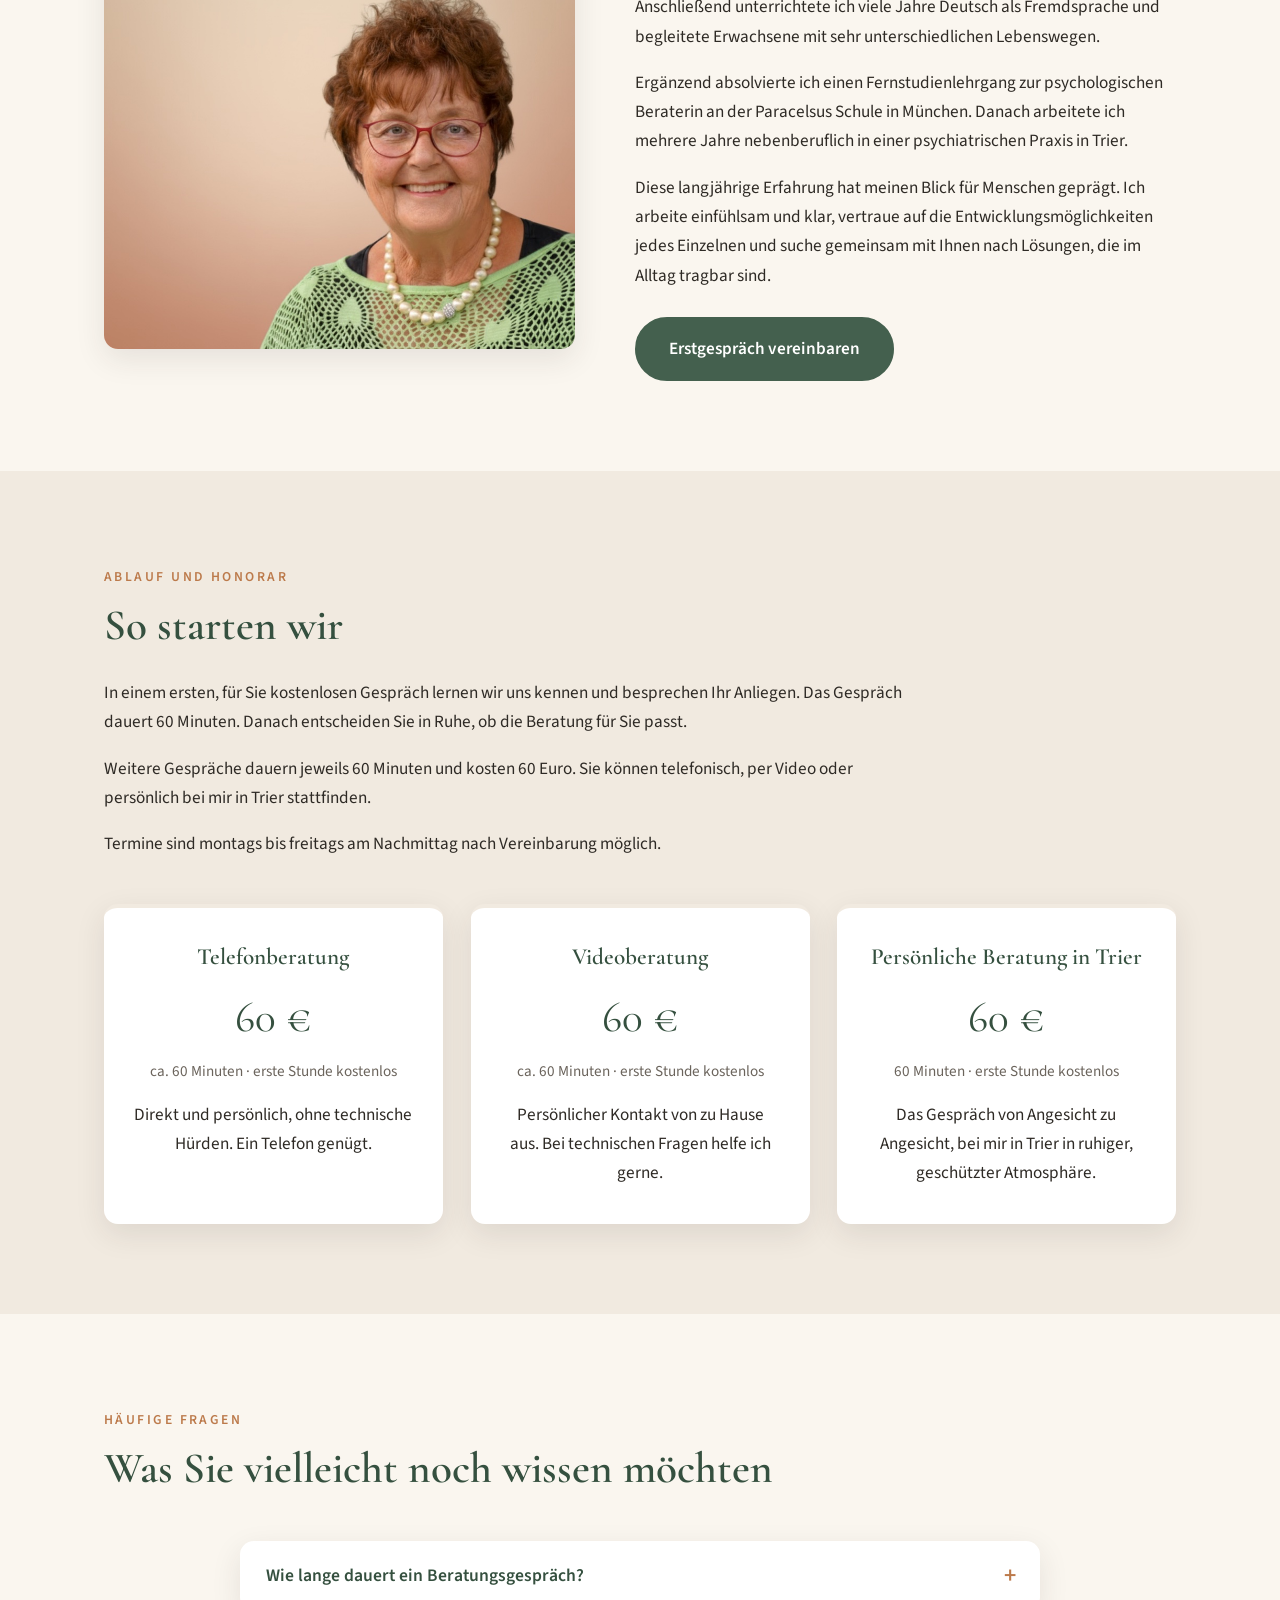
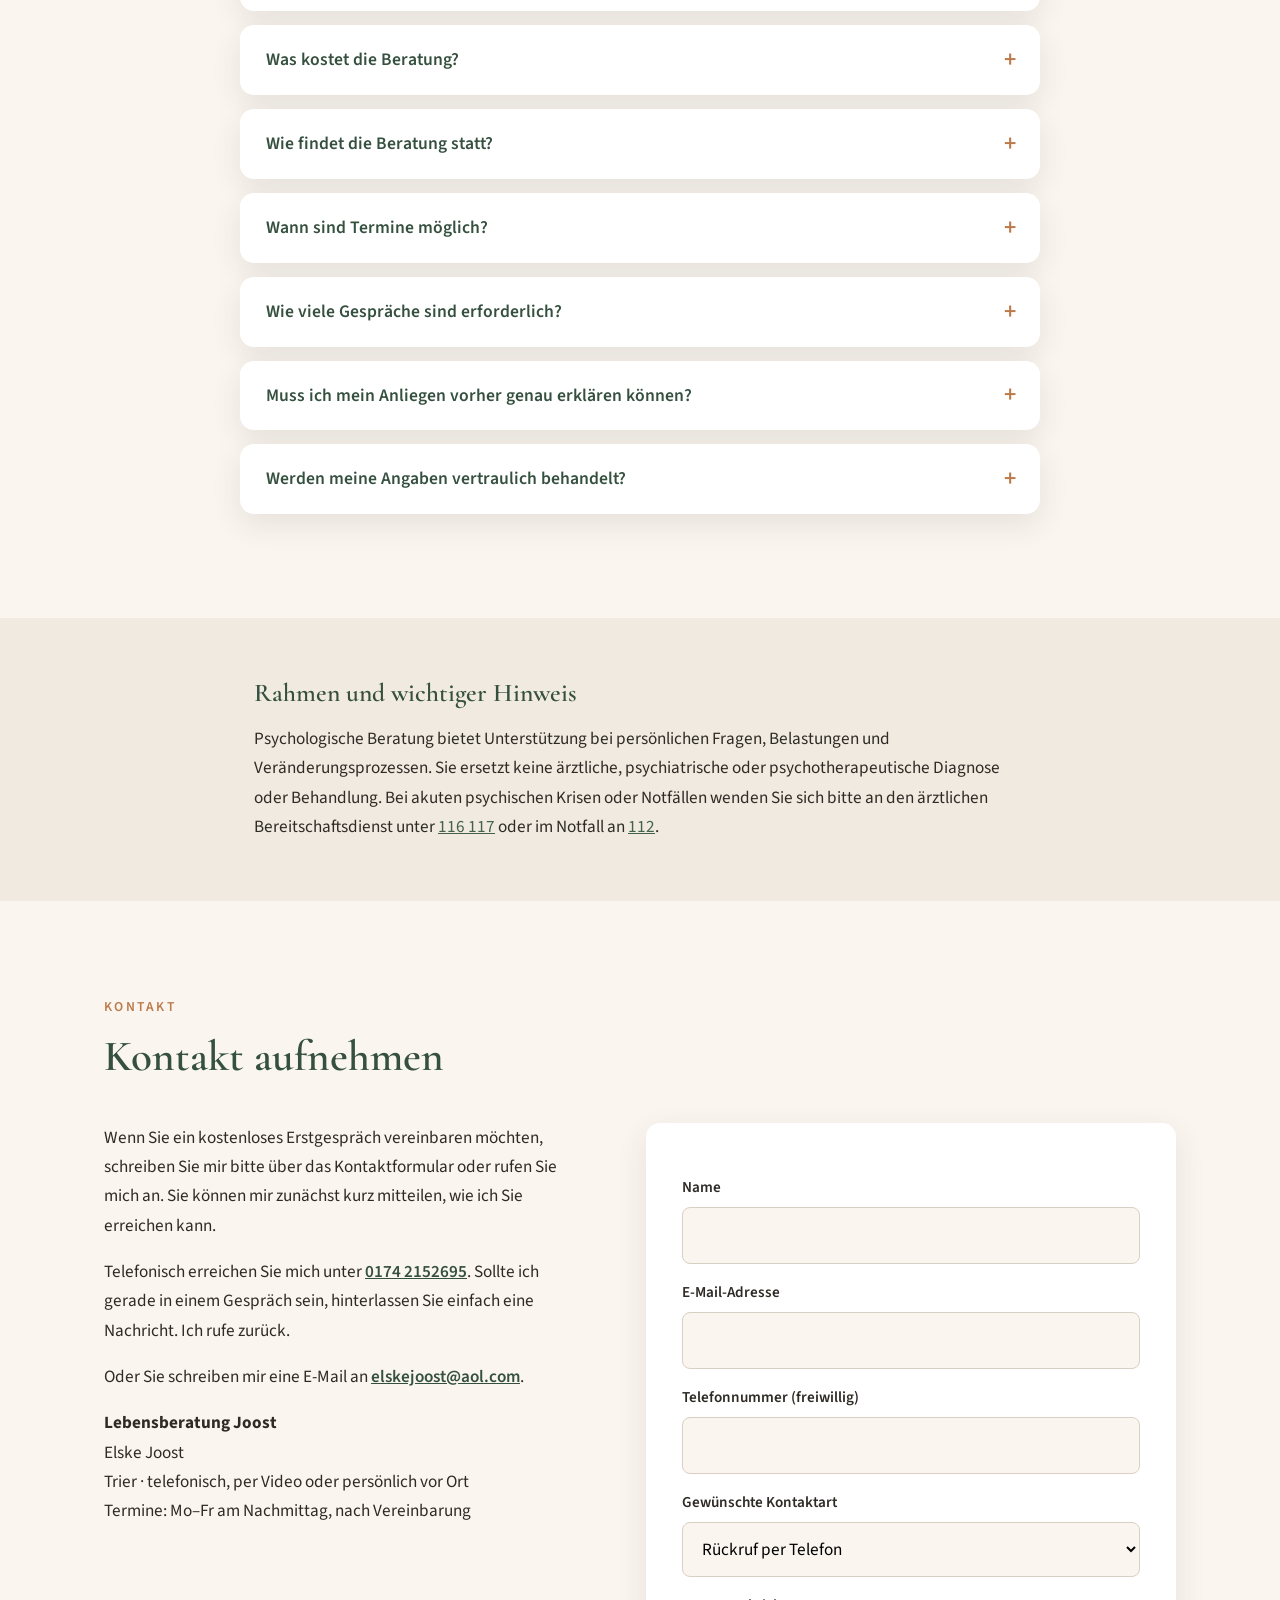
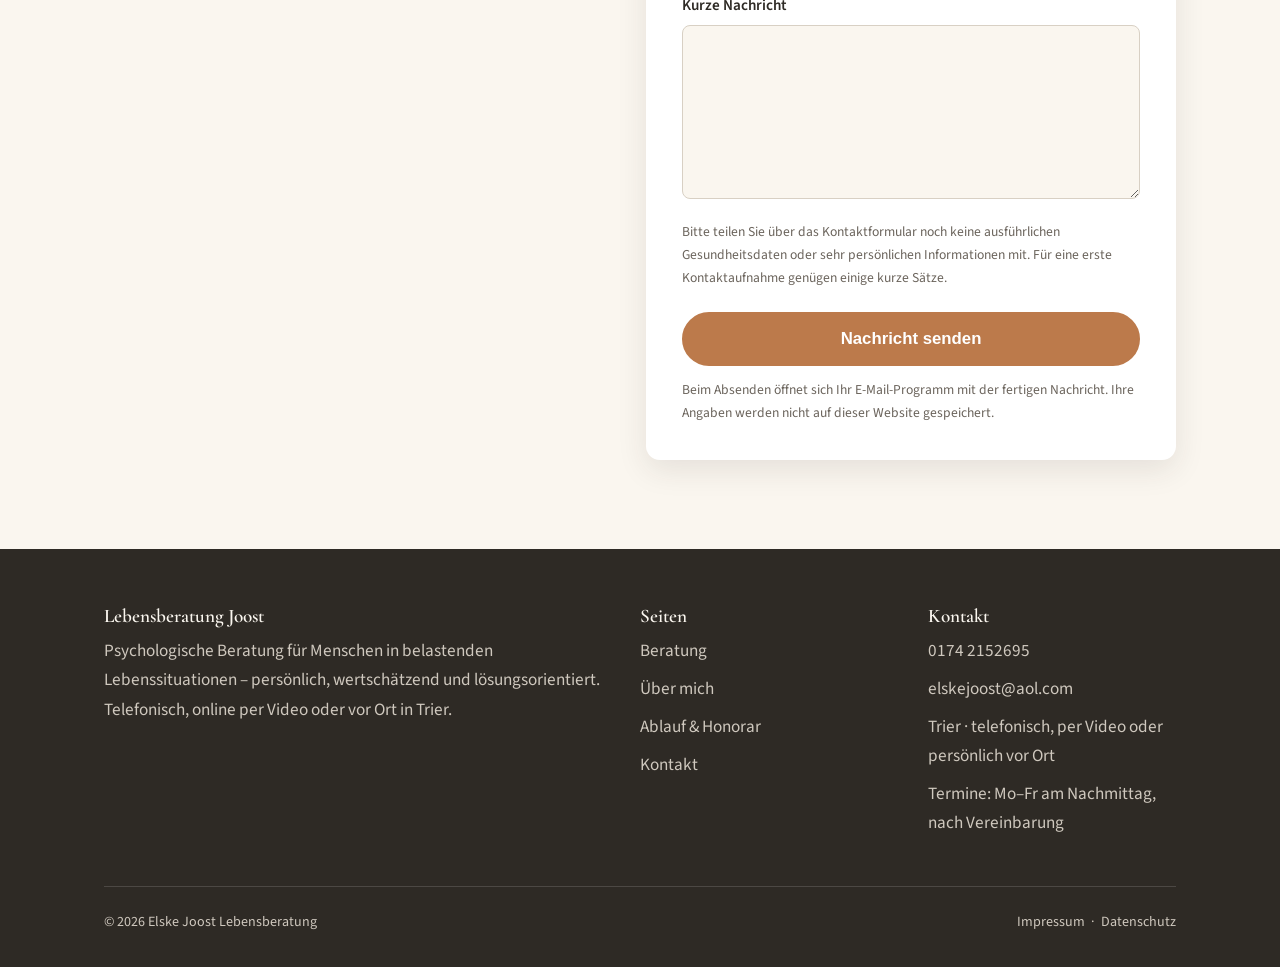
==== commit f509fd6a: "Sie-Ansprache, neue Kundentexte, Erfahrungsberichte entfernt - Komplette Umstellung von Du auf Sie (" ====
--- a/index.html
+++ b/index.html
@@ -4,7 +4,7 @@
   <meta charset="UTF-8">
   <meta name="viewport" content="width=device-width, initial-scale=1.0">
   <title>Psychologische Beraterin und Pädagogin in Trier – auch online | Lebensberatung Joost</title>
-  <meta name="description" content="Psychologische Beraterin und Pädagogin in Trier – Beratung telefonisch, online per Video oder persönlich vor Ort. Erste Beratungsstunde kostenlos, danach 60 Euro pro Stunde. Termine Mo–Fr 15–18 Uhr. Elske Joost.">
+  <meta name="description" content="Psychologische Beraterin und Pädagogin in Trier – Beratung telefonisch, online per Video oder persönlich vor Ort. Erste Beratungsstunde kostenlos, danach 60 Euro pro Stunde. Termine Mo–Fr nachmittags nach Vereinbarung. Elske Joost.">
   <link rel="canonical" href="https://www.lebensberatung-joost.de/">
   <meta property="og:type" content="website">
   <meta property="og:title" content="Lebensberatung Joost – Orientierung finden. Eigene Kräfte stärken. Neue Wege gehen.">
@@ -42,12 +42,6 @@
     "areaServed": ["Trier", "Rheinland-Pfalz", "Luxemburg", "Deutschland"],
     "priceRange": "Erste Beratungsstunde kostenlos, danach 60 € pro Gespräch (60 Minuten)",
     "knowsLanguage": "de",
-    "openingHoursSpecification": {
-      "@type": "OpeningHoursSpecification",
-      "dayOfWeek": ["Monday", "Tuesday", "Wednesday", "Thursday", "Friday"],
-      "opens": "15:00",
-      "closes": "18:00"
-    },
     "hasOfferCatalog": {
       "@type": "OfferCatalog",
       "name": "Beratungsformen",
@@ -97,7 +91,7 @@
       {
         "@type": "Question",
         "name": "Wann sind Termine möglich?",
-        "acceptedAnswer": { "@type": "Answer", "text": "Beratungstermine sind montags bis freitags von 15 bis 18 Uhr möglich und werden persönlich vereinbart." }
+        "acceptedAnswer": { "@type": "Answer", "text": "Termine sind montags bis freitags am Nachmittag nach Vereinbarung möglich." }
       },
       {
         "@type": "Question",
@@ -132,7 +126,6 @@
       <a href="#arbeitsweise">Arbeitsweise</a>
       <a href="#ueber-mich">Über mich</a>
       <a href="#honorar">Ablauf &amp; Honorar</a>
-      <a href="erfahrungsberichte.html">Erfahrungsberichte</a>
       <a class="knopf terra" href="#kontakt">Erstgespräch vereinbaren</a>
     </nav>
   </div>
@@ -157,8 +150,7 @@
   <div class="container anim" style="max-width:820px">
     <span class="vorspann">Willkommen</span>
     <h2>Ein geschütztes Gespräch kann entlasten</h2>
-    <p>Manchmal geraten wir in Situationen, in denen vertraute Lösungen nicht mehr weiterhelfen. Sorgen, innere Unruhe, Konflikte oder Veränderungen können den Blick auf die eigenen Möglichkeiten verstellen. In solchen Zeiten kann ein geschütztes Gespräch entlasten und neue Orientierung geben.</p>
-    <p style="margin-top:1em">Ich begleite dich dabei, deine Gedanken und Gefühle zu ordnen, deine Stärken wiederzuentdecken und Schritte zu entwickeln, die zu dir und deinem Leben passen. Dabei begegne ich dir mit Respekt, Ruhe und echter Aufmerksamkeit.</p>
+    <p>Manchmal wird eine Lebenssituation schwer oder die Gedanken kreisen. In meiner psychologischen Praxis finden Sie Raum, darüber zu sprechen. Ich höre Ihnen zu und suche gemeinsam mit Ihnen nach einem nächsten Schritt, der zu Ihrem Leben passt.</p>
   </div>
 </section>
 
@@ -169,7 +161,8 @@
     </div>
     <div class="anim von-rechts">
       <span class="vorspann">Beratung</span>
-      <h2>Wobei ich dich unterstützen kann</h2>
+      <h2>Wobei ich Sie unterstützen kann</h2>
+      <p style="margin-bottom:1.2em">Vielleicht stehen Sie vor einer Entscheidung, erleben eine Veränderung oder fühlen sich mit einer schwierigen Situation allein. Sie müssen Ihr Anliegen nicht schon benennen können. Wir beginnen mit dem, was Sie im Moment beschäftigt.</p>
       <ul class="merkmale">
         <li>bei persönlichen Krisen und belastenden Lebenssituationen</li>
         <li>bei Veränderungen, Abschieden und neuen Lebensabschnitten</li>
@@ -178,7 +171,6 @@
         <li>bei dem Wunsch nach mehr Selbstvertrauen und Klarheit</li>
         <li>bei der Suche nach Sinn, Zuversicht und einer neuen Perspektive</li>
       </ul>
-      <p style="margin-top:1.4em">Du musst dein Anliegen nicht schon genau benennen können. Wir klären gemeinsam, was dich im Moment am meisten beschäftigt und welche Unterstützung hilfreich sein kann.</p>
     </div>
   </div>
 </section>
@@ -186,7 +178,7 @@
 <section class="abschnitt" id="arbeitsweise" style="background: linear-gradient(rgba(250,246,239,.9), rgba(250,246,239,.9)), url('bilder/ruhe-natur-sonnenaufgang.jpg') center/cover">
   <div class="container">
     <span class="vorspann">Meine Arbeitsweise</span>
-    <h2>So arbeite ich mit dir</h2>
+    <h2>So arbeite ich mit Ihnen</h2>
     <div class="schritte">
       <div class="schritt anim">
         <div class="nummer">1</div>
@@ -201,7 +193,7 @@
       <div class="schritt anim verzoegert-2">
         <div class="nummer">3</div>
         <h3>Konkrete Schritte entwickeln</h3>
-        <p>Beratung soll nicht nur im Gespräch guttun, sondern auch im Alltag weiterhelfen. Wir entwickeln überschaubare, realistische Schritte, die zu deinen Möglichkeiten und deinem Tempo passen.</p>
+        <p>Beratung soll nicht nur im Gespräch guttun, sondern auch im Alltag weiterhelfen. Wir entwickeln überschaubare, realistische Schritte, die zu Ihren Möglichkeiten und Ihrem Tempo passen.</p>
       </div>
     </div>
   </div>
@@ -224,7 +216,7 @@
       <h2>Mein Name ist Elske Joost</h2>
       <p>Ich war rund 45 Jahre mit Freude als Grund- und Hauptschullehrerin tätig. Anschließend unterrichtete ich viele Jahre Deutsch als Fremdsprache und begleitete Erwachsene mit sehr unterschiedlichen Lebenswegen.</p>
       <p>Ergänzend absolvierte ich einen Fernstudienlehrgang zur psychologischen Beraterin an der Paracelsus Schule in München. Danach arbeitete ich mehrere Jahre nebenberuflich in einer psychiatrischen Praxis in Trier.</p>
-      <p>Diese langjährige Erfahrung hat meinen Blick für Menschen geprägt: Ich arbeite einfühlsam und klar, vertraue auf die Entwicklungsmöglichkeiten jedes Einzelnen und suche gemeinsam mit dir nach Lösungen, die im wirklichen Leben tragfähig sind.</p>
+      <p>Diese langjährige Erfahrung hat meinen Blick für Menschen geprägt. Ich arbeite einfühlsam und klar, vertraue auf die Entwicklungsmöglichkeiten jedes Einzelnen und suche gemeinsam mit Ihnen nach Lösungen, die im Alltag tragbar sind.</p>
       <p style="margin-top:1.6em"><a class="knopf" href="#kontakt">Erstgespräch vereinbaren</a></p>
     </div>
   </div>
@@ -235,10 +227,9 @@
     <span class="vorspann">Ablauf und Honorar</span>
     <h2>So starten wir</h2>
     <div class="anim von-links" style="max-width:820px">
-      <p>In einem ersten Gespräch lernen wir uns kennen und besprechen dein Anliegen. Du entscheidest in Ruhe, ob die Beratung für dich passend ist. Häufig helfen bereits wenige Gespräche, um eine Situation klarer zu sehen und erste Veränderungen anzustoßen. Dauer und Häufigkeit richten sich nach deinem Bedarf.</p>
-      <p style="margin-top:1em"><strong>Die erste Beratungsstunde ist kostenlos.</strong> So kannst du in Ruhe herausfinden, ob die Beratung für dich passend ist. Danach kostet ein Gespräch von 60 Minuten 60 Euro.</p>
-      <p style="margin-top:1em">Die Beratung kann telefonisch, online per Video oder persönlich bei mir in Trier stattfinden. Termine sind montags bis freitags von 15 bis 18 Uhr möglich – wir vereinbaren sie persönlich.</p>
-      <p style="margin-top:1em">Alle Gespräche und persönlichen Informationen werden selbstverständlich vertraulich behandelt.</p>
+      <p>In einem ersten, für Sie kostenlosen Gespräch lernen wir uns kennen und besprechen Ihr Anliegen. Das Gespräch dauert 60 Minuten. Danach entscheiden Sie in Ruhe, ob die Beratung für Sie passt.</p>
+      <p style="margin-top:1em">Weitere Gespräche dauern jeweils 60 Minuten und kosten 60 Euro. Sie können telefonisch, per Video oder persönlich bei mir in Trier stattfinden.</p>
+      <p style="margin-top:1em">Termine sind montags bis freitags am Nachmittag nach Vereinbarung möglich.</p>
     </div>
     <div class="preisreihe">
       <div class="preiskarte anim">
@@ -263,32 +254,10 @@
   </div>
 </section>
 
-<section class="abschnitt dunkel" id="stimmen">
-  <div class="container">
-    <span class="vorspann" style="color:var(--terra-hell)">Erfahrungsberichte</span>
-    <h2>Echte Veränderung, echte Geschichten</h2>
-    <div class="stimmen">
-      <div class="stimme anim">
-        <blockquote>&bdquo;Ich habe nicht nur meinen Beruf, sondern vor allem mich selbst wieder neu kennengelernt.&ldquo;</blockquote>
-        <cite>Thomas, Geschäftsführer</cite>
-      </div>
-      <div class="stimme anim verzoegert-1">
-        <blockquote>&bdquo;Heute weiß ich, dass es nicht schwach ist, sich Hilfe zu holen. Es war der erste Schritt zurück zu mir selbst.&ldquo;</blockquote>
-        <cite>Mathias, Polizist</cite>
-      </div>
-      <div class="stimme anim verzoegert-2">
-        <blockquote>&bdquo;Ich werde den Schmerz nie vergessen, aber ich habe gelernt, wieder nach vorne zu schauen. Für mich, für meine Tochter und für das Leben selbst.&ldquo;</blockquote>
-        <cite>Lisa, Ministeriumsangestellte</cite>
-      </div>
-    </div>
-    <p style="margin-top:40px"><a class="knopf terra" href="erfahrungsberichte.html">Die ganzen Geschichten lesen</a></p>
-  </div>
-</section>
-
 <section class="abschnitt" id="faq">
   <div class="container">
     <span class="vorspann">Häufige Fragen</span>
-    <h2>Was du vielleicht noch wissen möchtest</h2>
+    <h2>Was Sie vielleicht noch wissen möchten</h2>
     <div class="faq anim">
       <details>
         <summary>Wie lange dauert ein Beratungsgespräch?</summary>
@@ -304,15 +273,15 @@
       </details>
       <details>
         <summary>Wann sind Termine möglich?</summary>
-        <p>Beratungstermine sind montags bis freitags von 15 bis 18 Uhr möglich. Wir vereinbaren sie persönlich.</p>
+        <p>Termine sind montags bis freitags am Nachmittag nach Vereinbarung möglich.</p>
       </details>
       <details>
         <summary>Wie viele Gespräche sind erforderlich?</summary>
-        <p>Das richtet sich nach deinem persönlichen Anliegen. Manchmal helfen bereits wenige Gespräche. Du gehst keine längerfristige Verpflichtung ein.</p>
+        <p>Das richtet sich nach Ihrem persönlichen Anliegen. Manchmal helfen bereits wenige Gespräche. Sie gehen keine längerfristige Verpflichtung ein.</p>
       </details>
       <details>
         <summary>Muss ich mein Anliegen vorher genau erklären können?</summary>
-        <p>Nein. Wir klären im ersten Gespräch gemeinsam, was dich beschäftigt und wobei du Unterstützung möchtest.</p>
+        <p>Nein. Wir klären im ersten Gespräch gemeinsam, was Sie beschäftigt und wobei Sie Unterstützung möchten.</p>
       </details>
       <details>
         <summary>Werden meine Angaben vertraulich behandelt?</summary>
@@ -325,7 +294,7 @@
 <section class="abschnitt beige" id="hinweis" style="padding:60px 0">
   <div class="container anim" style="max-width:820px">
     <h2 style="font-size:1.6rem">Rahmen und wichtiger Hinweis</h2>
-    <p style="margin-top:.8em">Psychologische Beratung bietet Unterstützung bei persönlichen Fragen, Belastungen und Veränderungsprozessen. Sie ersetzt keine ärztliche, psychiatrische oder psychotherapeutische Diagnose oder Behandlung. Bei akuten psychischen Krisen oder Notfällen wende dich bitte an den ärztlichen Bereitschaftsdienst unter <a href="tel:116117">116&nbsp;117</a> oder im Notfall an <a href="tel:112">112</a>.</p>
+    <p style="margin-top:.8em">Psychologische Beratung bietet Unterstützung bei persönlichen Fragen, Belastungen und Veränderungsprozessen. Sie ersetzt keine ärztliche, psychiatrische oder psychotherapeutische Diagnose oder Behandlung. Bei akuten psychischen Krisen oder Notfällen wenden Sie sich bitte an den ärztlichen Bereitschaftsdienst unter <a href="tel:116117">116&nbsp;117</a> oder im Notfall an <a href="tel:112">112</a>.</p>
   </div>
 </section>
 
@@ -335,12 +304,12 @@
     <h2>Kontakt aufnehmen</h2>
     <div class="kontakt-gitter">
       <div class="kontakt-daten anim von-links">
-        <p>Möchtest du ein kostenloses Erstgespräch vereinbaren? Dann freue ich mich über deine Nachricht. Die erste Beratungsstunde kostet nichts.</p>
-        <p>Du erreichst mich telefonisch unter <a href="tel:+491742152695">0174&nbsp;2152695</a>. Sollte ich gerade in einem Gespräch sein, hinterlasse einfach eine Nachricht. Ich rufe zurück.</p>
-        <p>Oder du schreibst mir eine E-Mail an <a href="mailto:elskejoost@aol.com?subject=Anfrage%20Erstgespr%C3%A4ch">elskejoost@aol.com</a> beziehungsweise nutzt das Formular.</p>
+        <p>Wenn Sie ein kostenloses Erstgespräch vereinbaren möchten, schreiben Sie mir bitte über das Kontaktformular oder rufen Sie mich an. Sie können mir zunächst kurz mitteilen, wie ich Sie erreichen kann.</p>
+        <p>Telefonisch erreichen Sie mich unter <a href="tel:+491742152695">0174&nbsp;2152695</a>. Sollte ich gerade in einem Gespräch sein, hinterlassen Sie einfach eine Nachricht. Ich rufe zurück.</p>
+        <p>Oder Sie schreiben mir eine E-Mail an <a href="mailto:elskejoost@aol.com?subject=Anfrage%20Erstgespr%C3%A4ch">elskejoost@aol.com</a>.</p>
         <p><strong>Lebensberatung Joost</strong><br>
         Elske Joost<br>
-        Trier &middot; telefonisch, per Video oder persönlich vor Ort<br>Termine: Mo&ndash;Fr, 15&ndash;18 Uhr</p>
+        Trier &middot; telefonisch, per Video oder persönlich vor Ort<br>Termine: Mo&ndash;Fr am Nachmittag, nach Vereinbarung</p>
       </div>
       <form class="formular anim von-rechts" onsubmit="return nachrichtSenden(this)">
         <label for="f-name">Name</label>
@@ -357,10 +326,10 @@
         </select>
         <label for="f-text">Kurze Nachricht</label>
         <textarea id="f-text" name="nachricht" rows="5" required></textarea>
-        <p class="hinweis">Bitte teile über das Kontaktformular noch keine ausführlichen Gesundheitsdaten oder sehr persönlichen Informationen mit. Für eine erste Kontaktaufnahme genügen einige kurze Sätze.</p>
+        <p class="hinweis">Bitte teilen Sie über das Kontaktformular noch keine ausführlichen Gesundheitsdaten oder sehr persönlichen Informationen mit. Für eine erste Kontaktaufnahme genügen einige kurze Sätze.</p>
         <button class="knopf terra" type="submit">Nachricht senden</button>
-        <p class="hinweis">Beim Absenden öffnet sich dein E-Mail-Programm mit der fertigen Nachricht. Deine Angaben werden nicht auf dieser Website gespeichert.</p>
-        <p class="hinweis" id="f-danke" style="display:none; color:var(--gruen); font-weight:600">Vielen Dank für deine Nachricht. Ich melde mich so bald wie möglich bei dir.</p>
+        <p class="hinweis">Beim Absenden öffnet sich Ihr E-Mail-Programm mit der fertigen Nachricht. Ihre Angaben werden nicht auf dieser Website gespeichert.</p>
+        <p class="hinweis" id="f-danke" style="display:none; color:var(--gruen); font-weight:600">Vielen Dank für Ihre Nachricht. Ich melde mich so bald wie möglich bei Ihnen.</p>
       </form>
     </div>
   </div>
@@ -379,7 +348,6 @@
           <li><a href="index.html#unterstuetzung">Beratung</a></li>
           <li><a href="index.html#ueber-mich">Über mich</a></li>
           <li><a href="index.html#honorar">Ablauf &amp; Honorar</a></li>
-          <li><a href="erfahrungsberichte.html">Erfahrungsberichte</a></li>
           <li><a href="index.html#kontakt">Kontakt</a></li>
         </ul>
       </div>
@@ -389,7 +357,7 @@
           <li><a href="tel:+491742152695">0174 2152695</a></li>
           <li><a href="mailto:elskejoost@aol.com">elskejoost@aol.com</a></li>
           <li>Trier &middot; telefonisch, per Video oder persönlich vor Ort</li>
-          <li>Termine: Mo&ndash;Fr, 15&ndash;18 Uhr</li>
+          <li>Termine: Mo&ndash;Fr am Nachmittag, nach Vereinbarung</li>
         </ul>
       </div>
     </div>
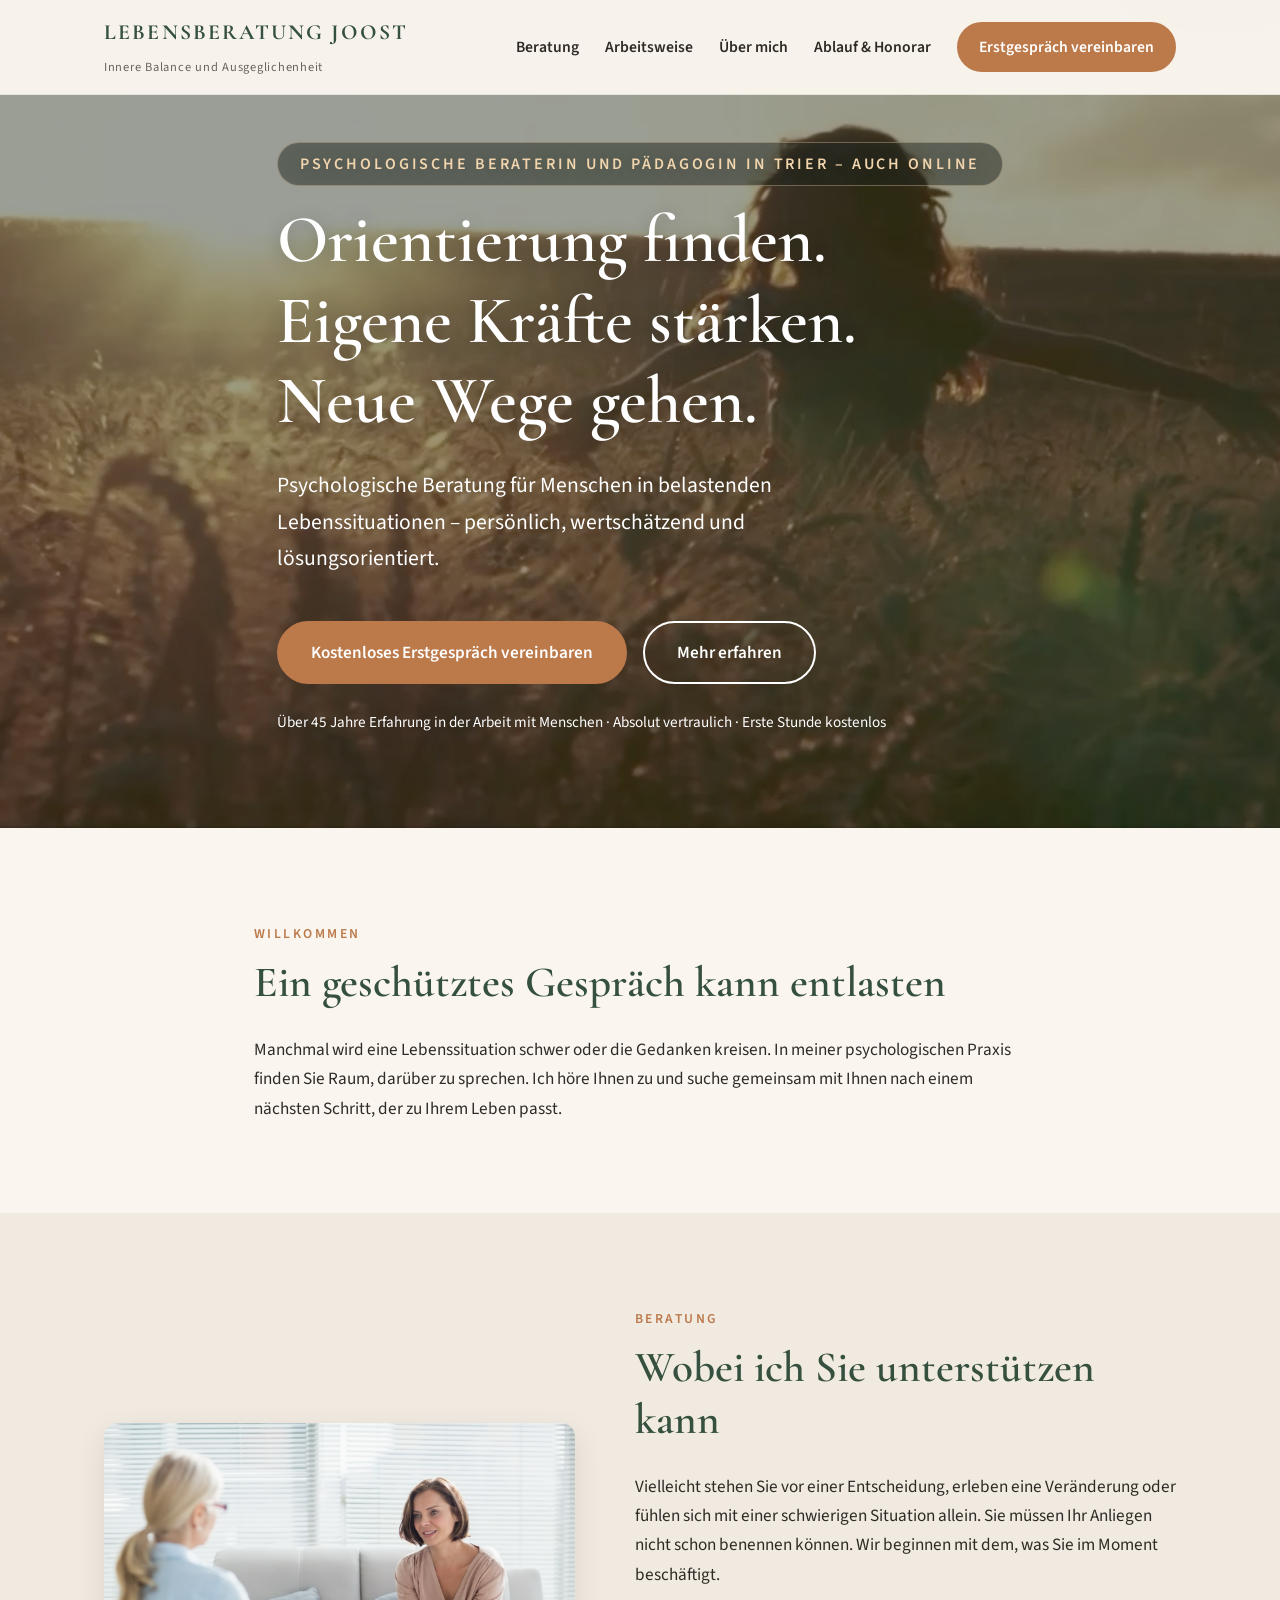
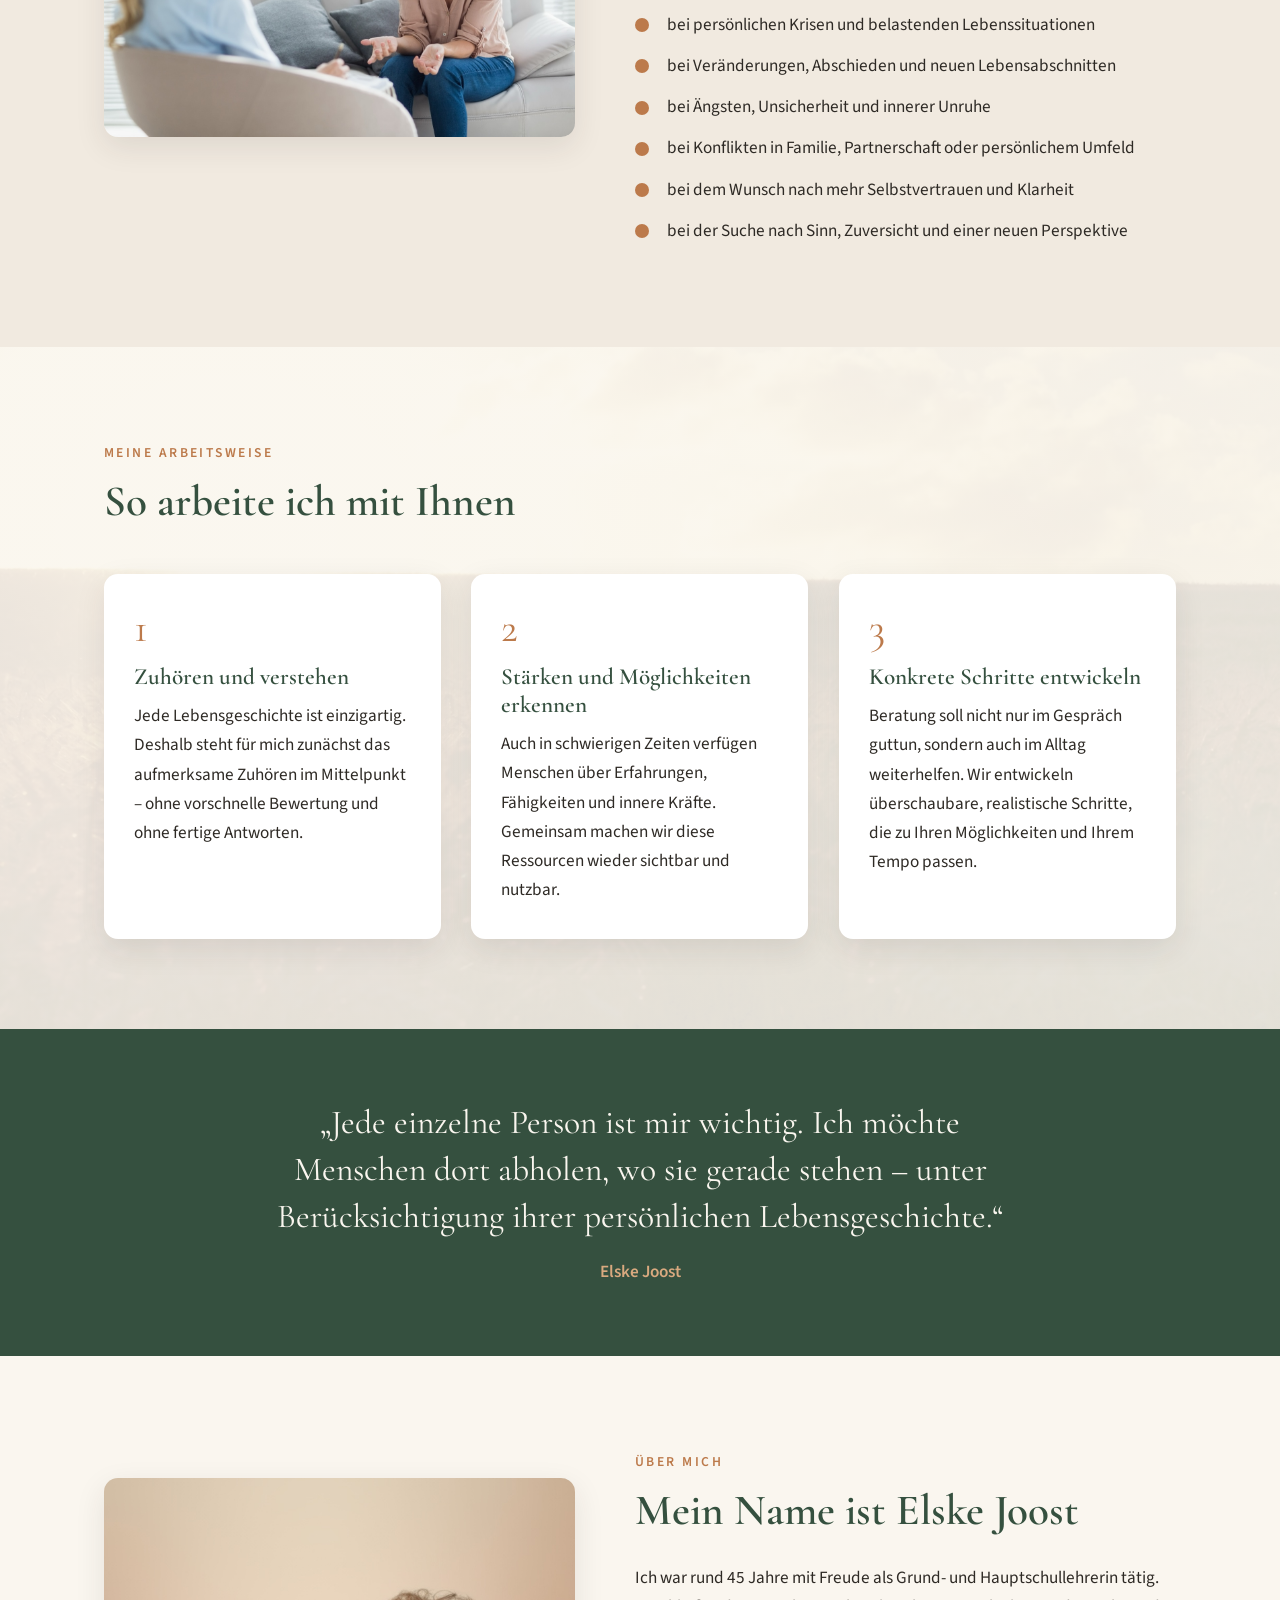
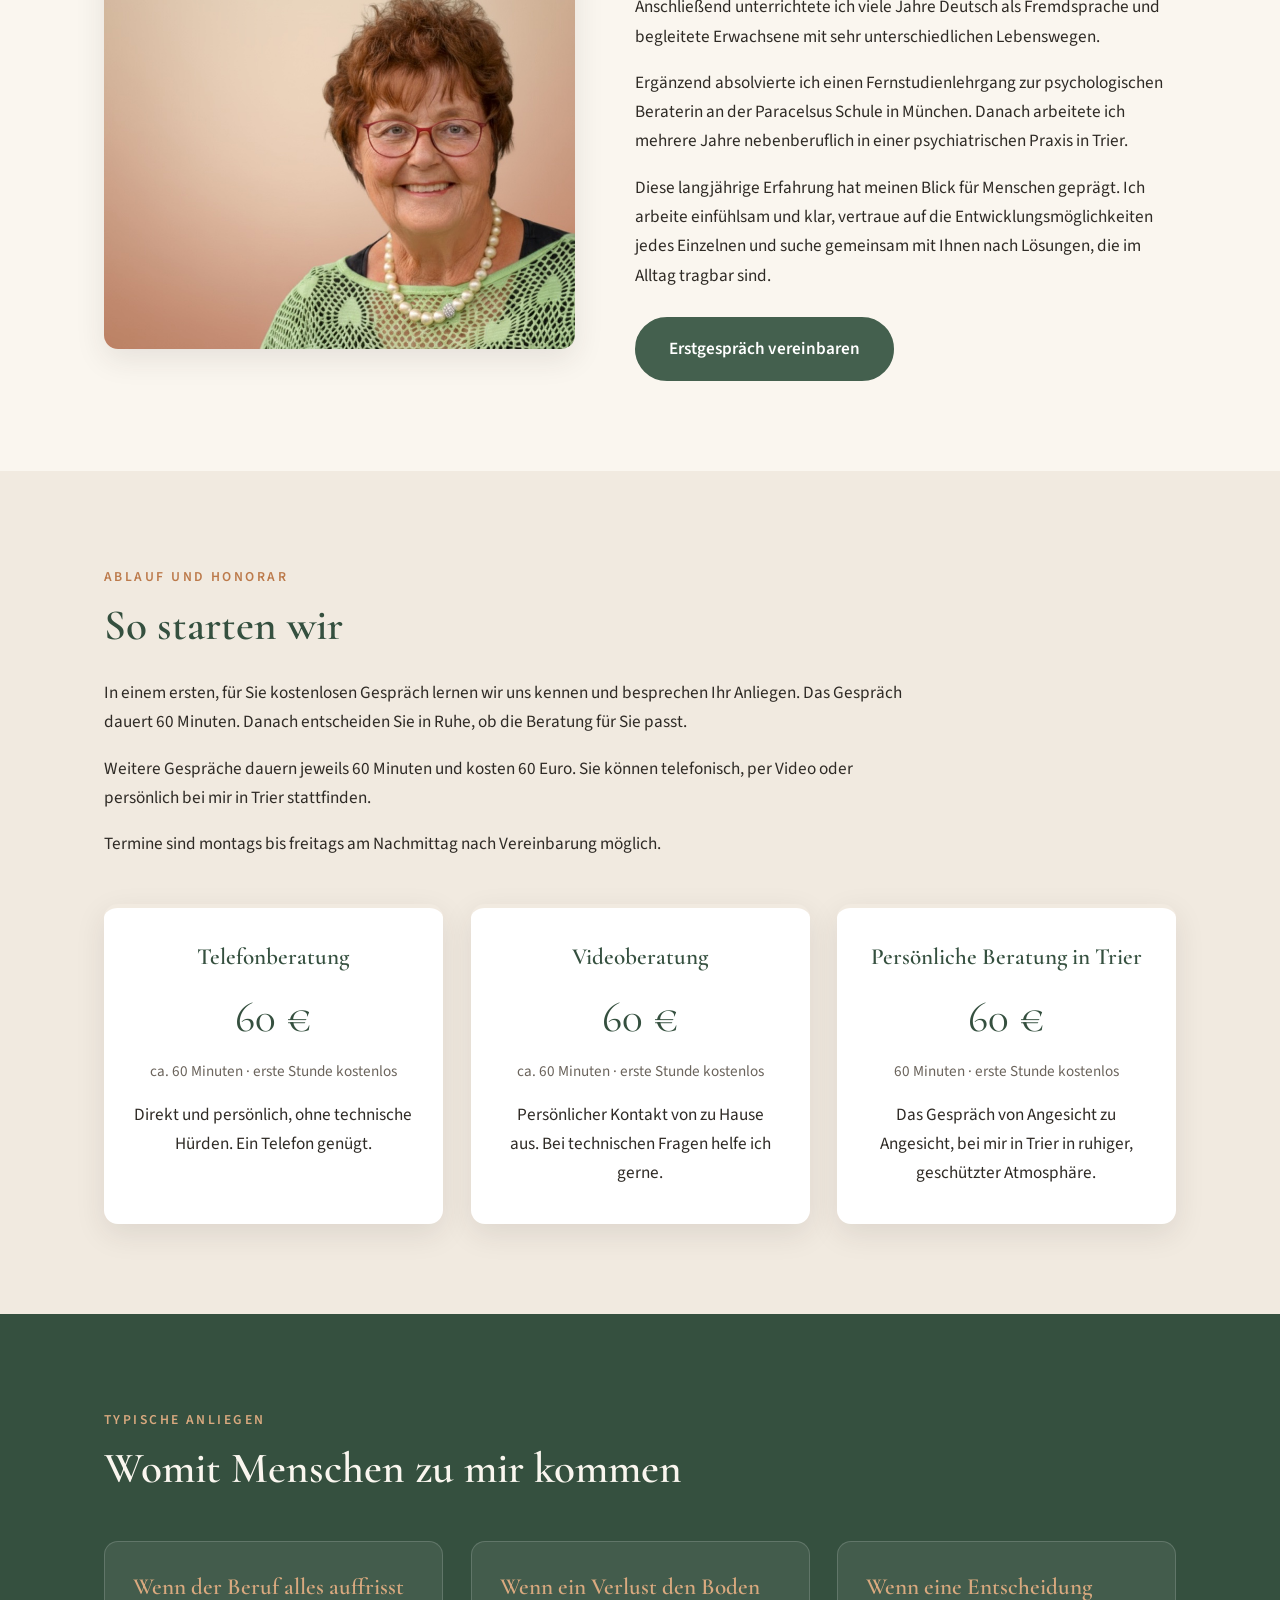
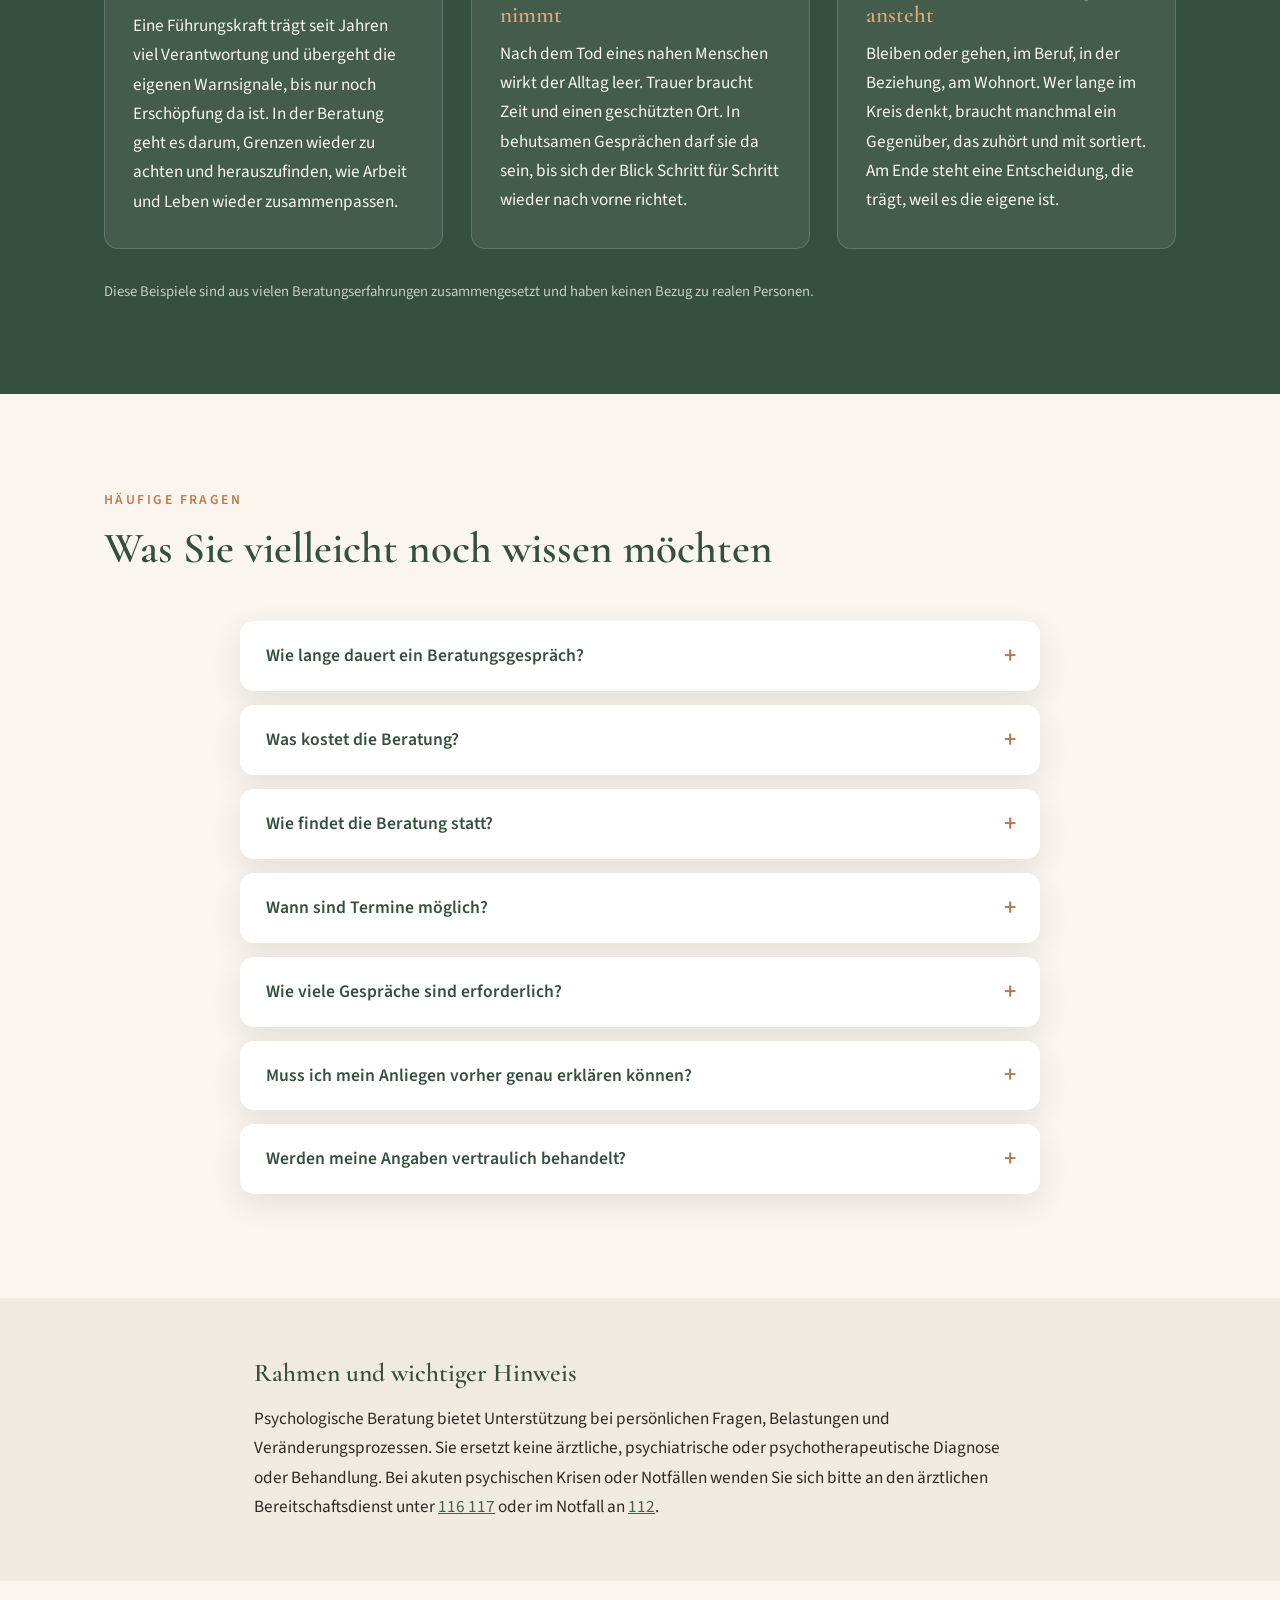
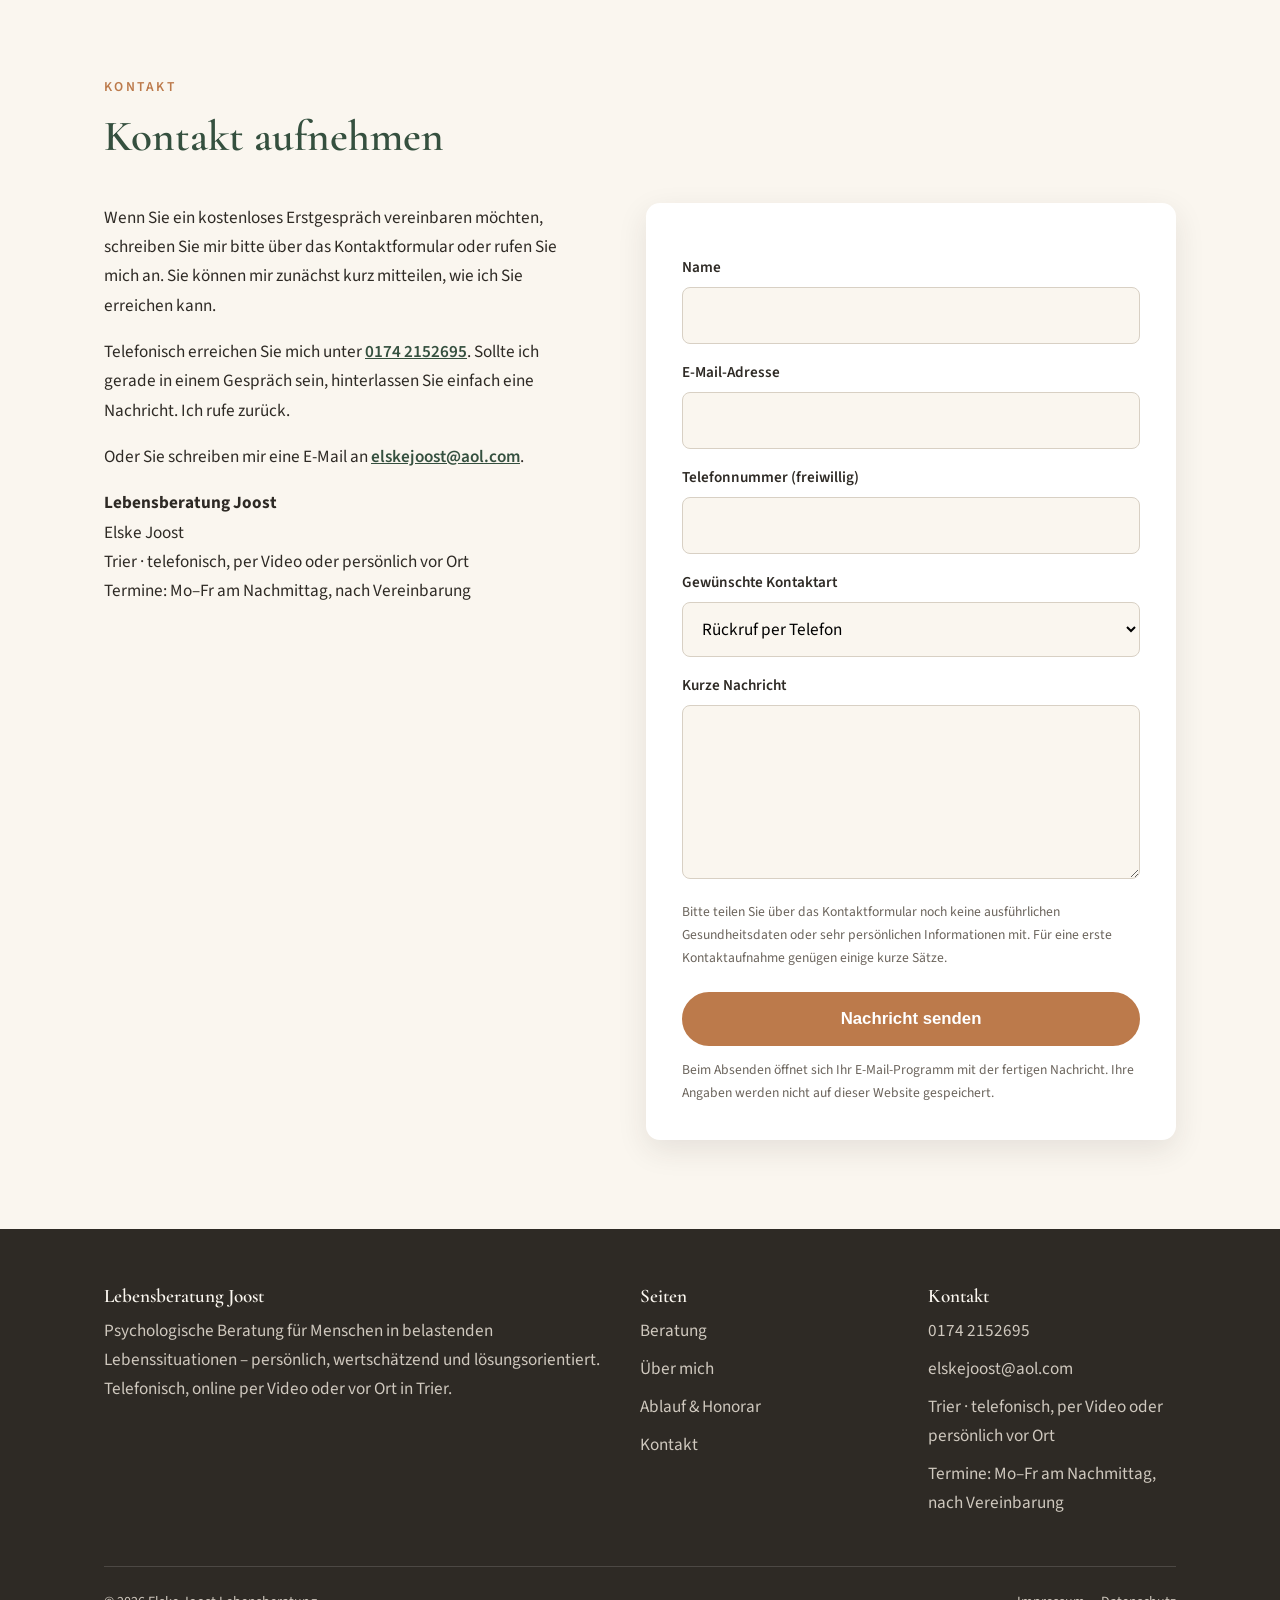
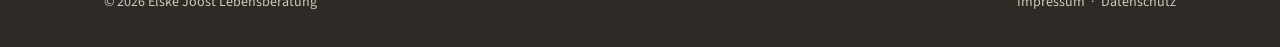
==== commit b863ea92: "Vertrauenselemente: Typische Anliegen (fiktiv, gekennzeichnet) + Vertrauenszeile - Neuer Abschnitt „" ====
--- a/index.html
+++ b/index.html
@@ -143,6 +143,7 @@
       <a class="knopf terra" href="#kontakt">Kostenloses Erstgespräch vereinbaren</a>
       <a class="knopf hell" href="#unterstuetzung">Mehr erfahren</a>
     </div>
+    <p class="vertrauenszeile">Über 45 Jahre Erfahrung in der Arbeit mit Menschen &middot; Absolut vertraulich &middot; Erste Stunde kostenlos</p>
   </div>
 </section>
 
@@ -251,6 +252,28 @@
         <p>Das Gespräch von Angesicht zu Angesicht, bei mir in Trier in ruhiger, geschützter Atmosphäre.</p>
       </div>
     </div>
+  </div>
+</section>
+
+<section class="abschnitt dunkel" id="anliegen">
+  <div class="container">
+    <span class="vorspann" style="color:var(--terra-hell)">Typische Anliegen</span>
+    <h2>Womit Menschen zu mir kommen</h2>
+    <div class="stimmen">
+      <div class="stimme anim">
+        <h3>Wenn der Beruf alles auffrisst</h3>
+        <p>Eine Führungskraft trägt seit Jahren viel Verantwortung und übergeht die eigenen Warnsignale, bis nur noch Erschöpfung da ist. In der Beratung geht es darum, Grenzen wieder zu achten und herauszufinden, wie Arbeit und Leben wieder zusammenpassen.</p>
+      </div>
+      <div class="stimme anim verzoegert-1">
+        <h3>Wenn ein Verlust den Boden nimmt</h3>
+        <p>Nach dem Tod eines nahen Menschen wirkt der Alltag leer. Trauer braucht Zeit und einen geschützten Ort. In behutsamen Gesprächen darf sie da sein, bis sich der Blick Schritt für Schritt wieder nach vorne richtet.</p>
+      </div>
+      <div class="stimme anim verzoegert-2">
+        <h3>Wenn eine Entscheidung ansteht</h3>
+        <p>Bleiben oder gehen, im Beruf, in der Beziehung, am Wohnort. Wer lange im Kreis denkt, braucht manchmal ein Gegenüber, das zuhört und mit sortiert. Am Ende steht eine Entscheidung, die trägt, weil es die eigene ist.</p>
+      </div>
+    </div>
+    <p style="margin-top:30px; font-size:.92rem; opacity:.75">Diese Beispiele sind aus vielen Beratungserfahrungen zusammengesetzt und haben keinen Bezug zu realen Personen.</p>
   </div>
 </section>
 
--- a/stil.css
+++ b/stil.css
@@ -164,6 +164,11 @@
   text-shadow: 0 2px 18px rgba(0, 0, 0, .25);
 }
 .held-knoepfe { display: flex; gap: 16px; flex-wrap: wrap; }
+.vertrauenszeile {
+  margin-top: 26px;
+  font-size: .95rem;
+  color: rgba(255, 255, 255, .85);
+}
 .held-knoepfe .hell { color: #fff !important; border-color: #fff; }
 .held-knoepfe .hell:hover { background: #fff; color: var(--gruen-dunkel) !important; }
 
@@ -244,6 +249,7 @@
   border-radius: var(--radius);
   padding: 32px 28px;
 }
+.abschnitt.dunkel .stimme h3 { color: var(--terra-hell); }
 .stimme blockquote {
   font-family: 'Cormorant Garamond', Georgia, serif;
   font-size: 1.35rem;
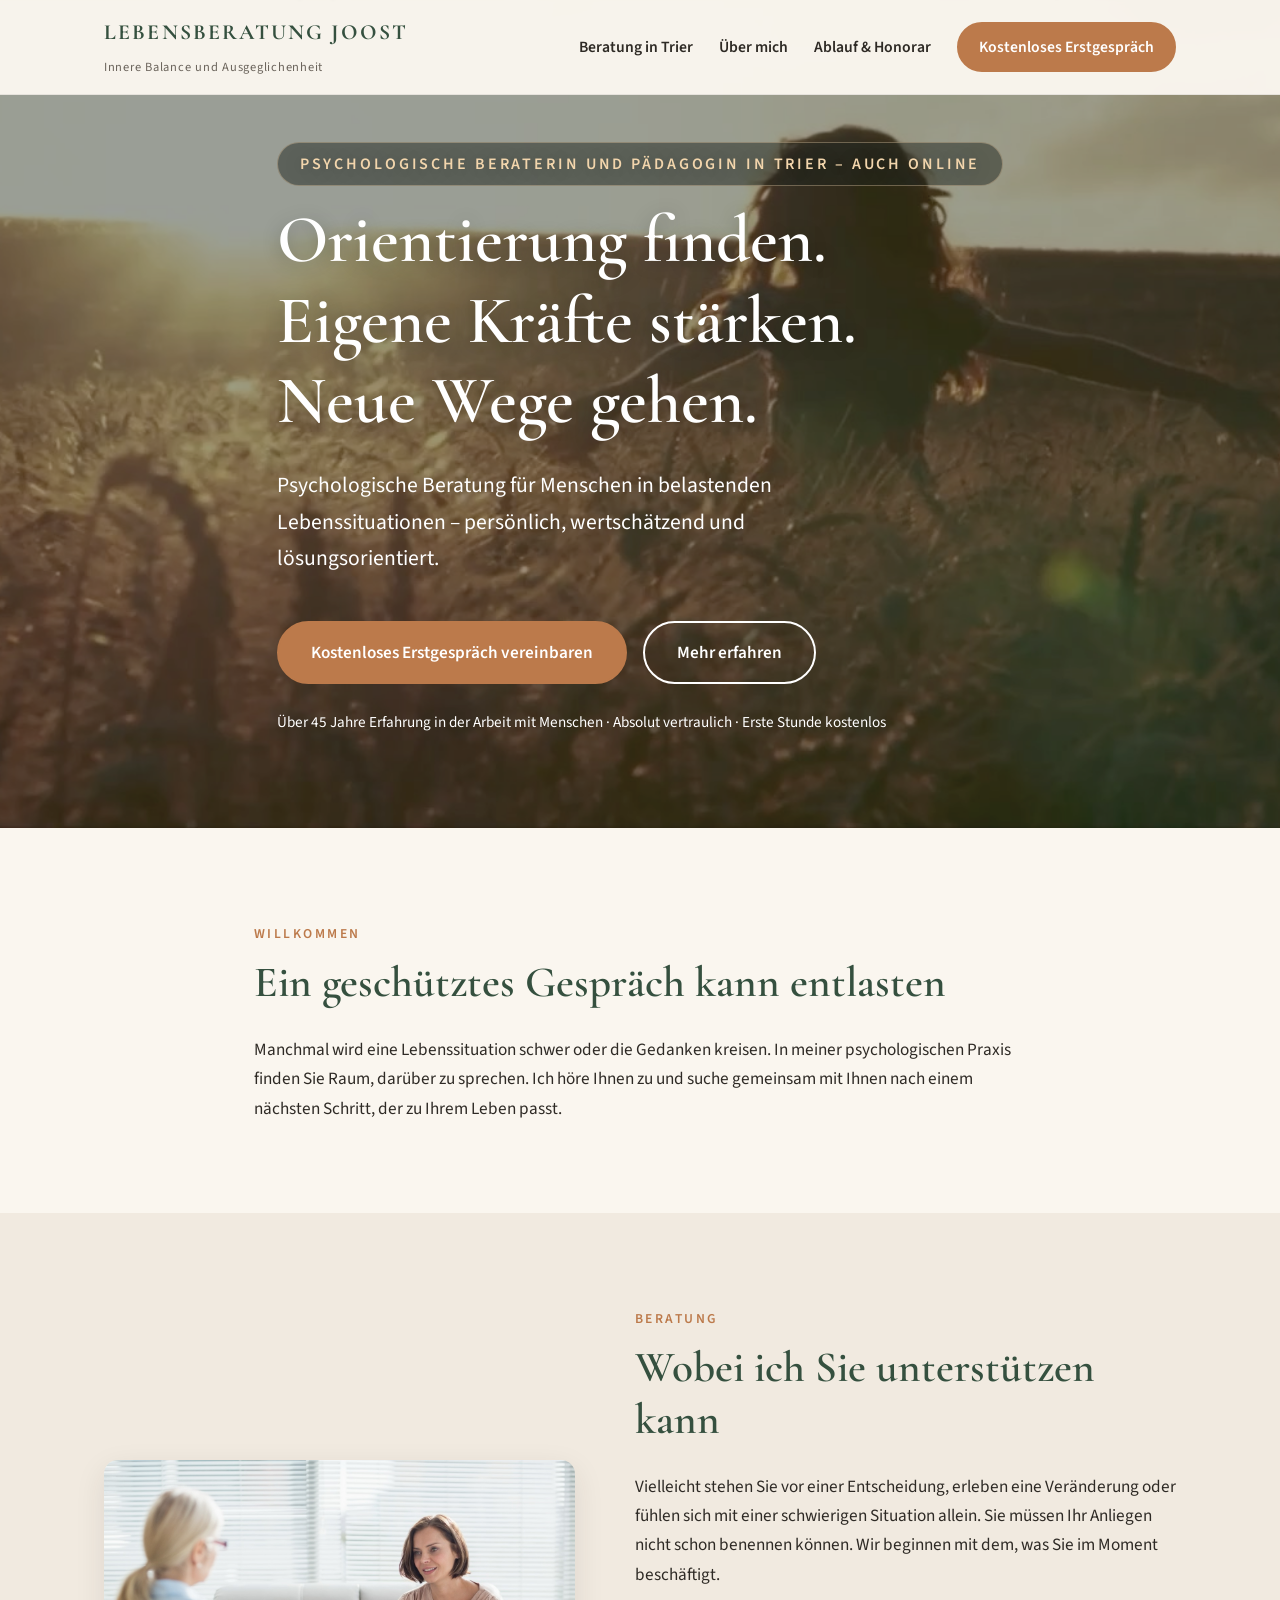
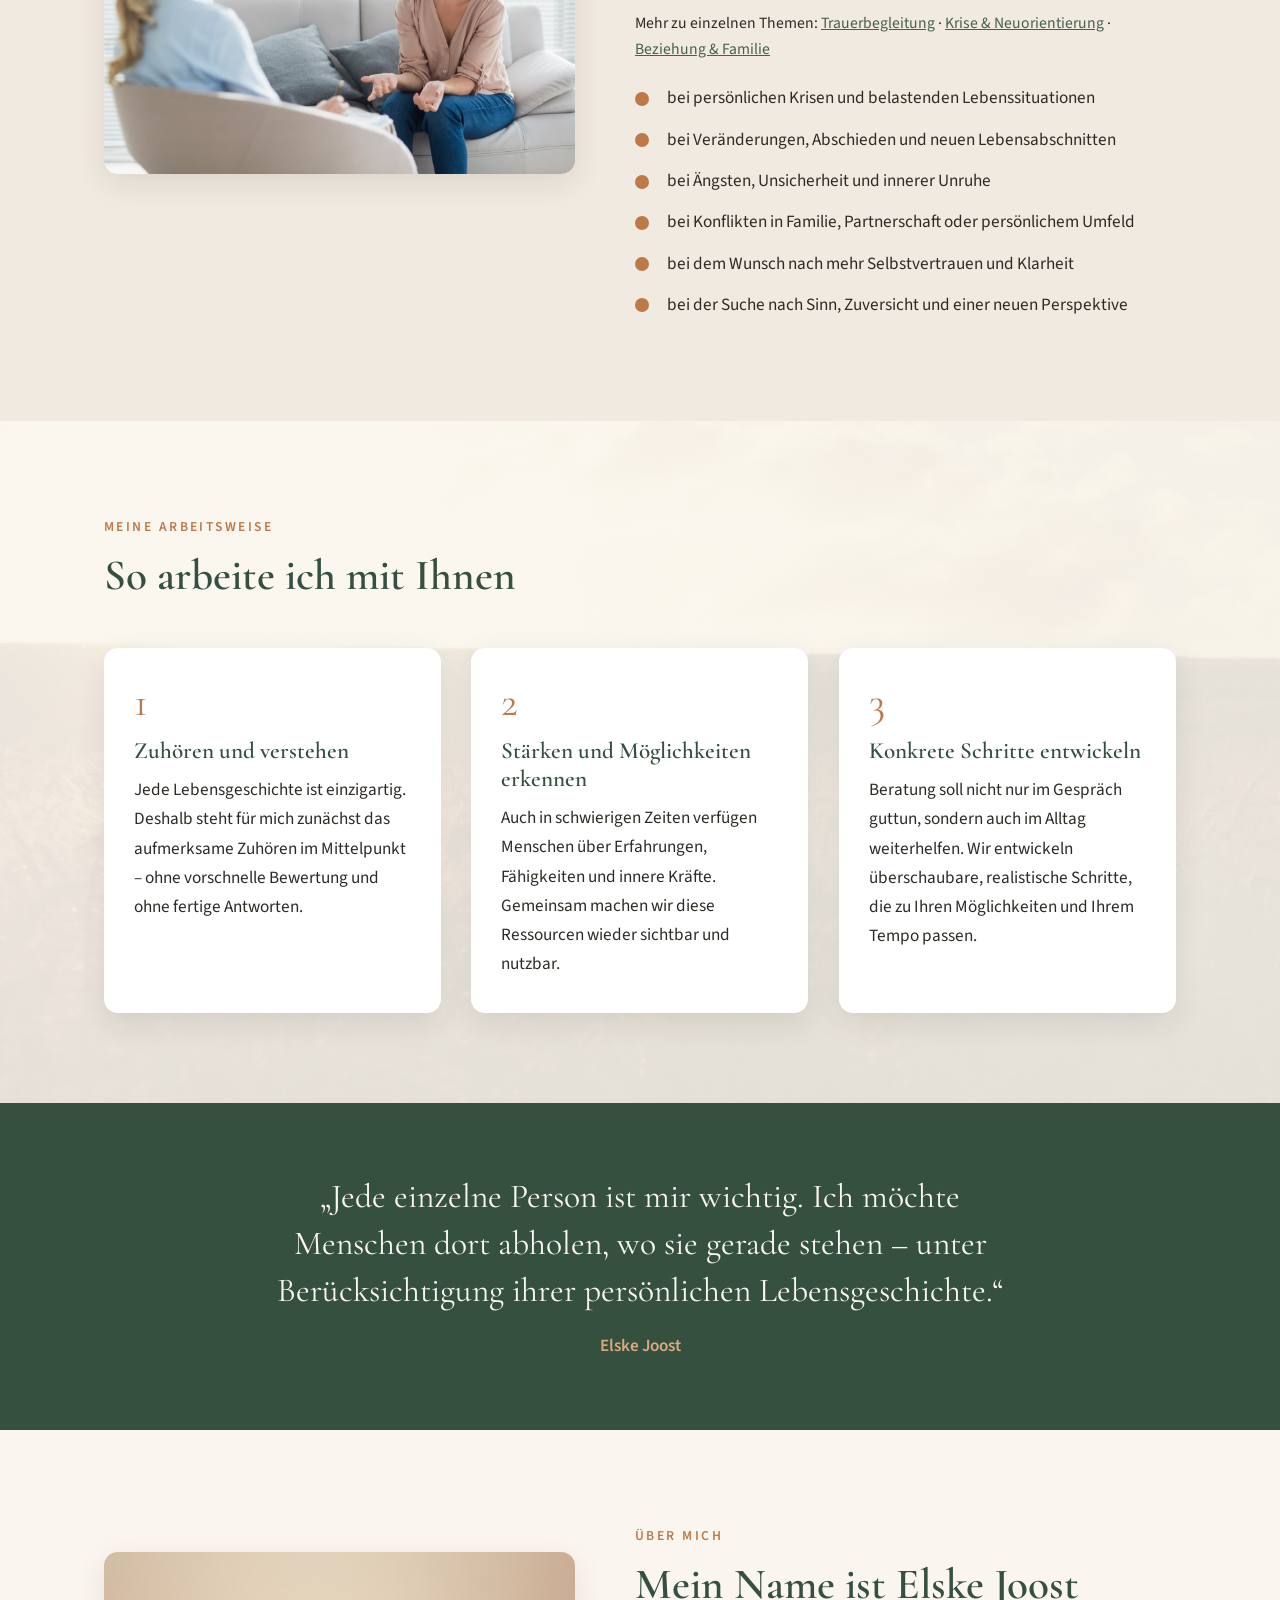
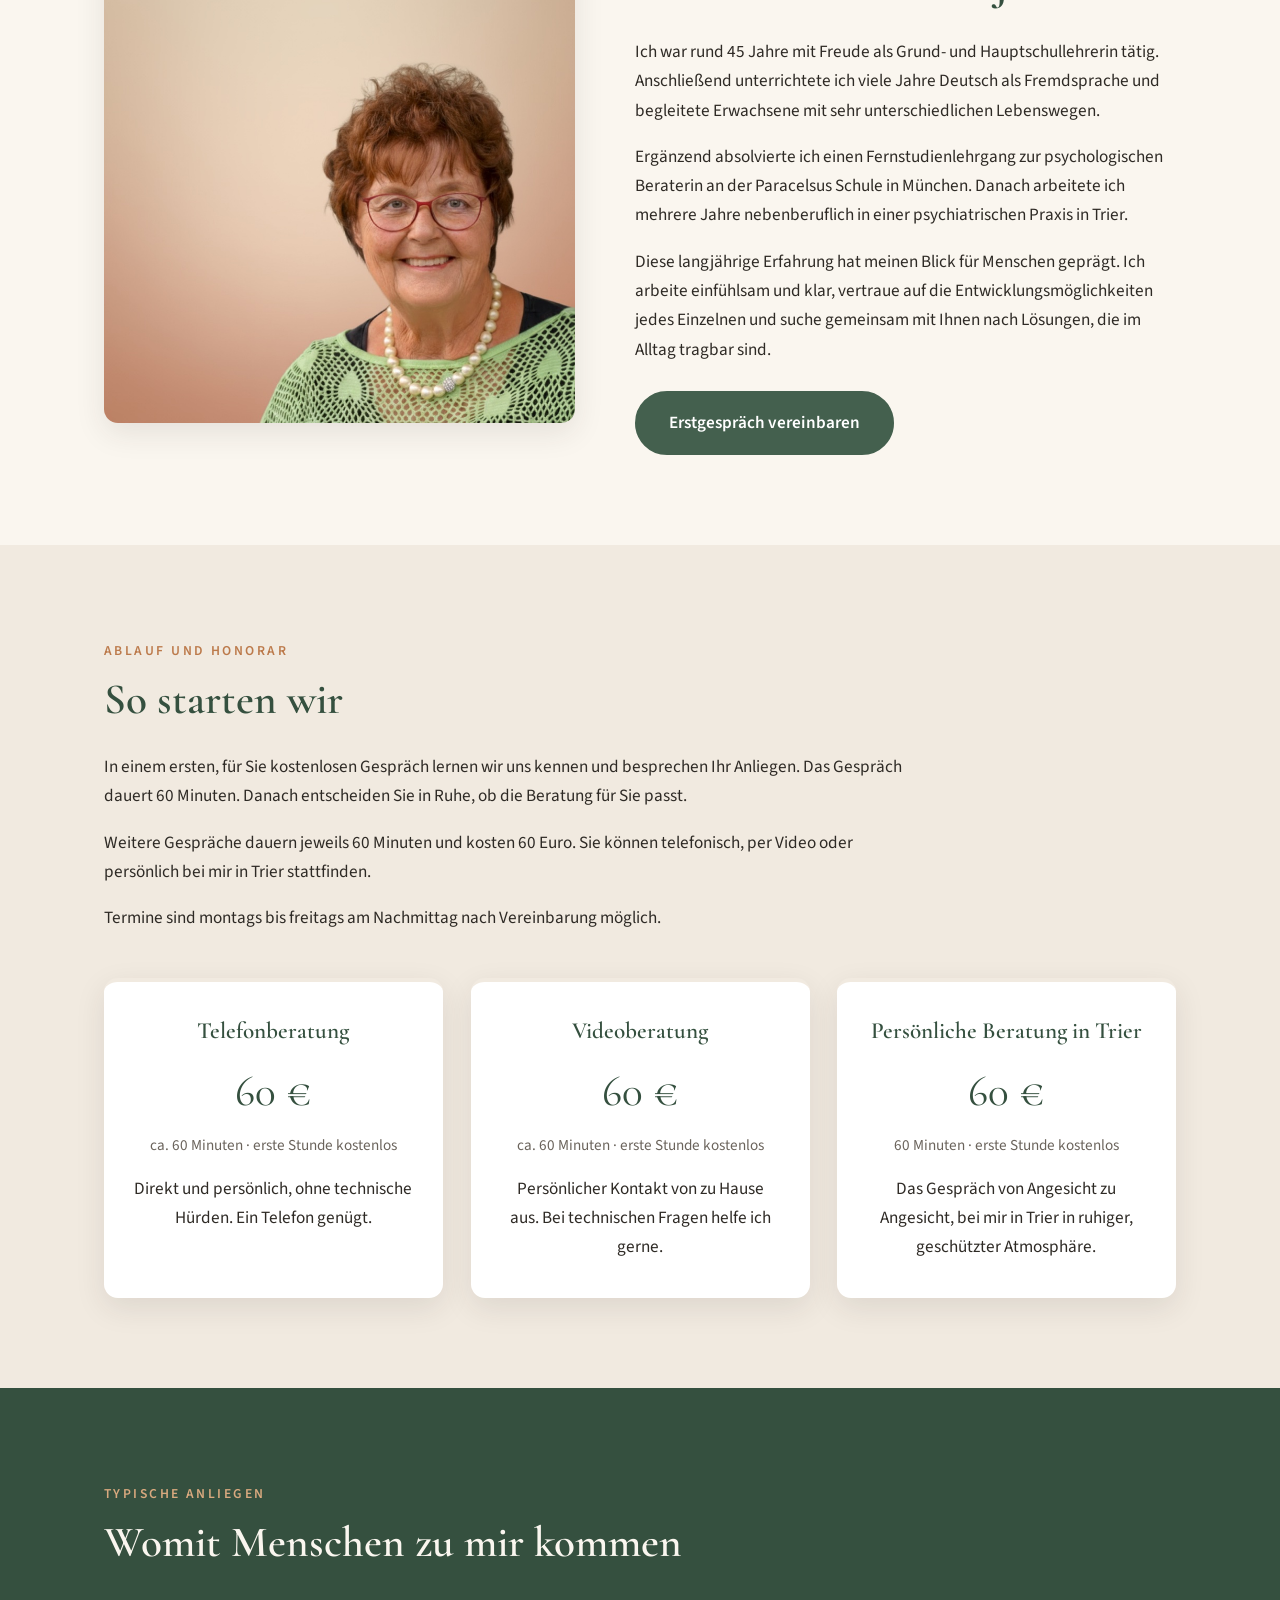
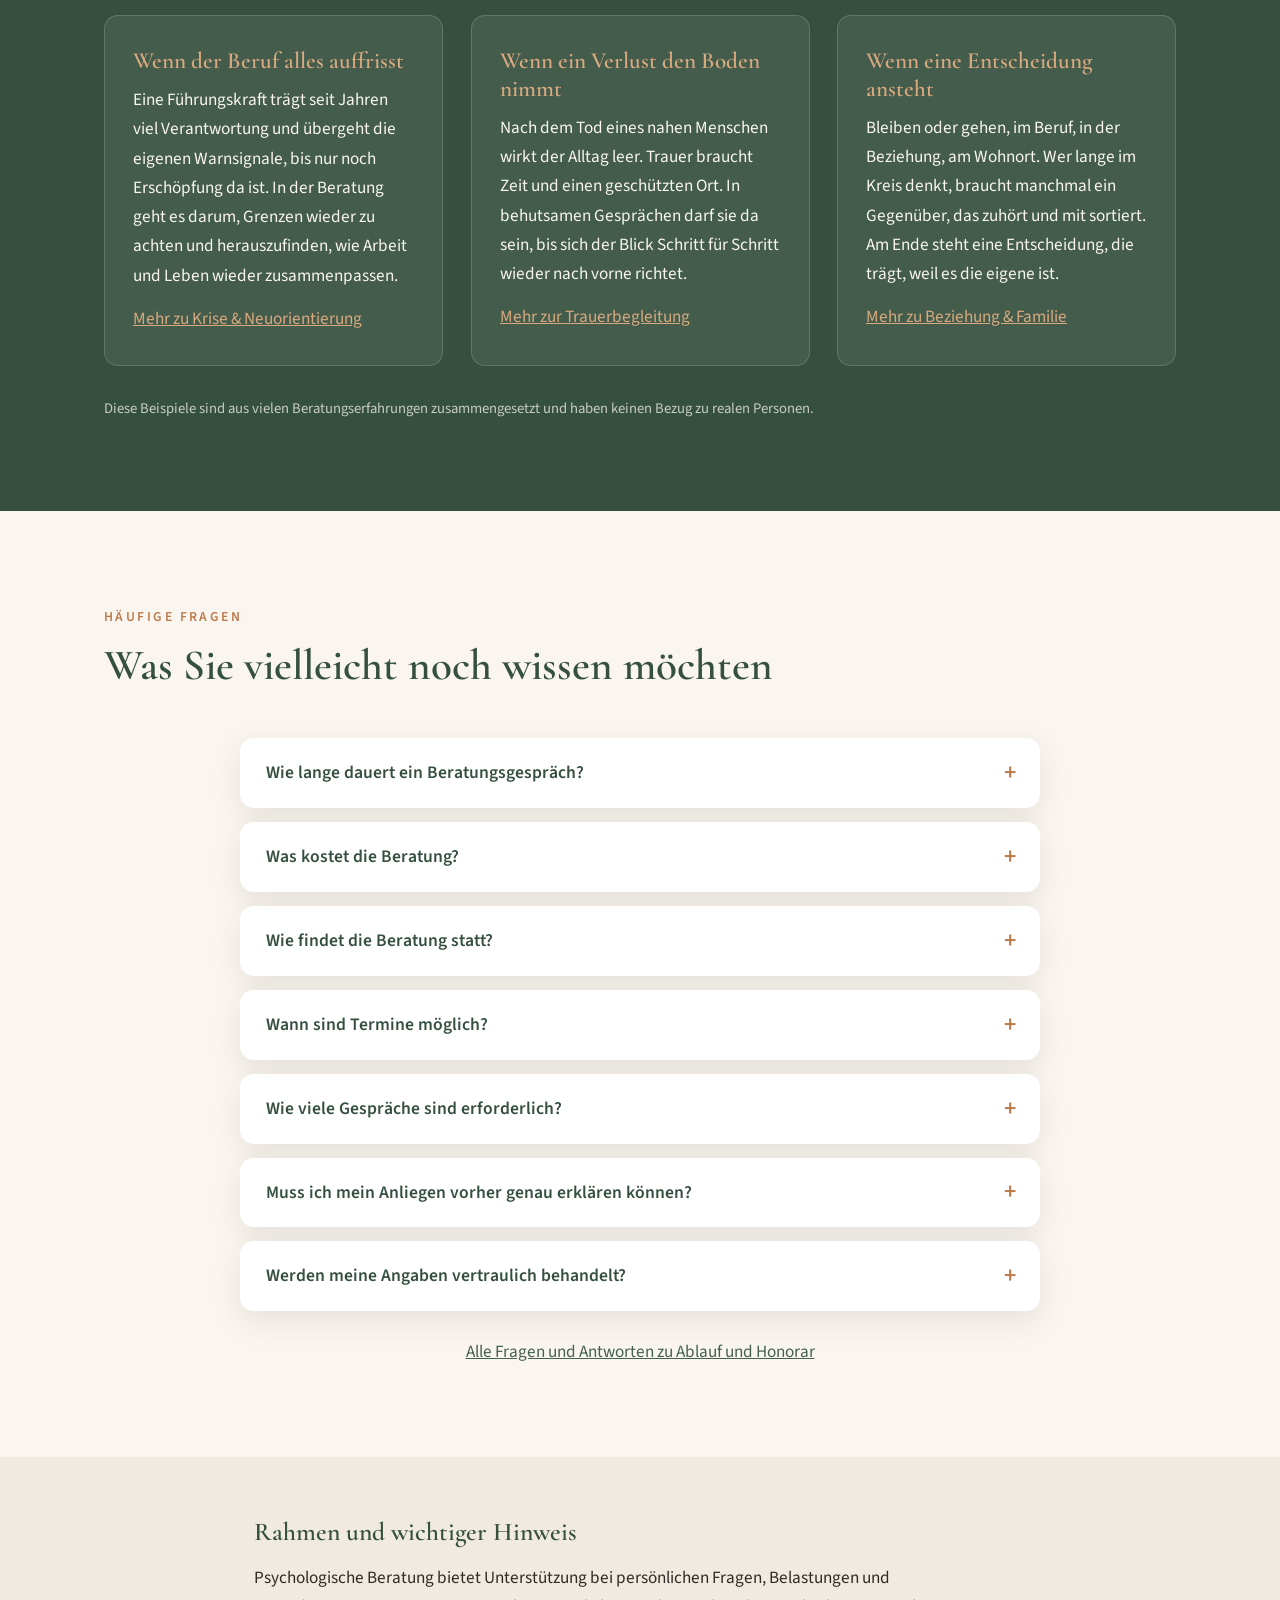
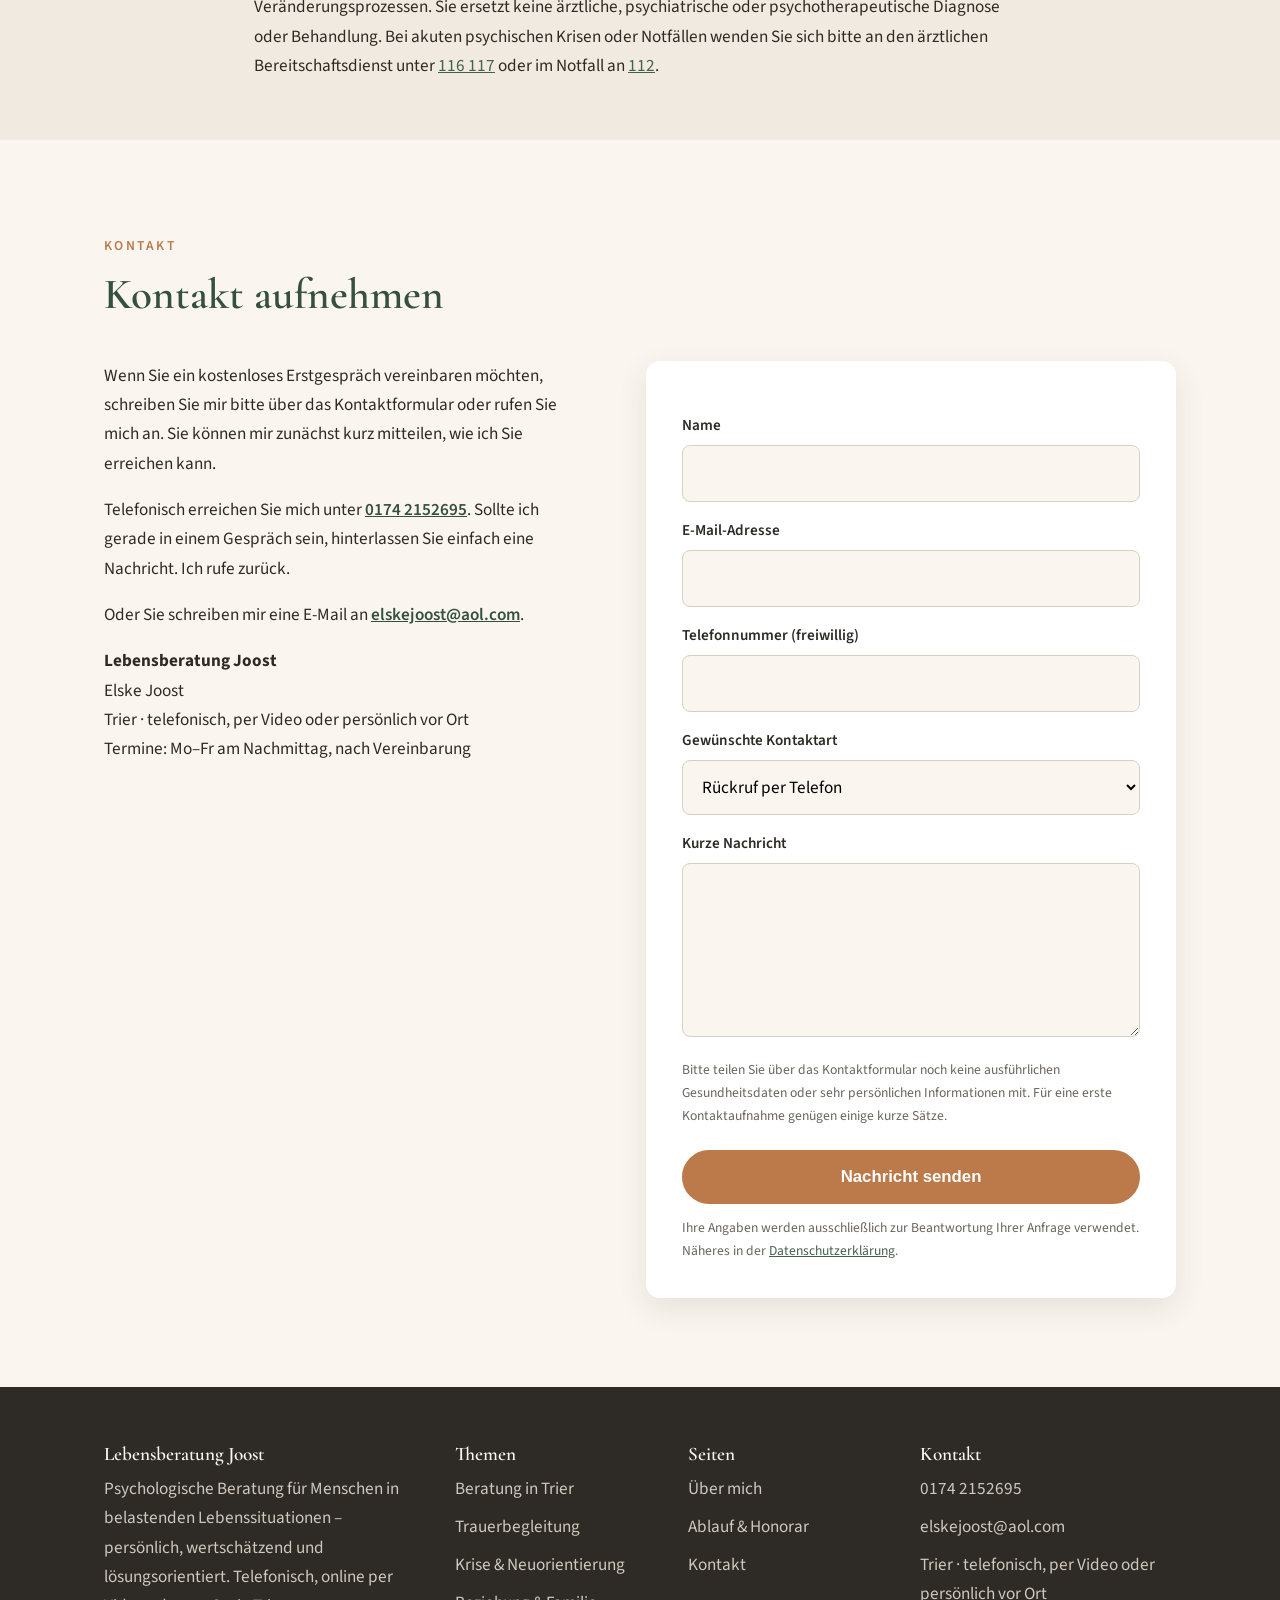
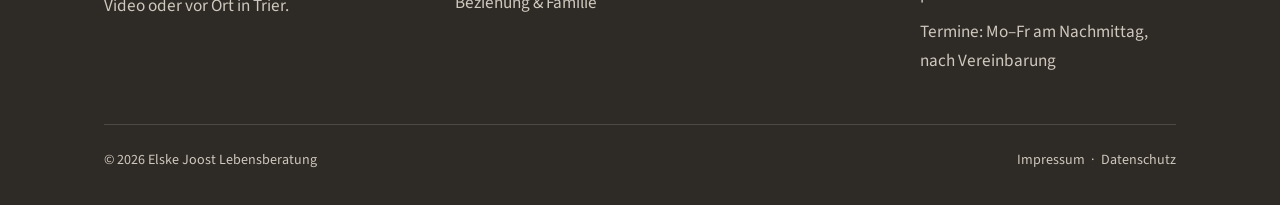
==== commit 60390b01: "Acht Unterseiten für Google-Ads-Kampagne und Sitelinks - Zielseiten: /lebensberatung-trier, /trauerb" ====
--- a/index.html
+++ b/index.html
@@ -68,49 +68,6 @@
     }
   }
   </script>
-  <script type="application/ld+json">
-  {
-    "@context": "https://schema.org",
-    "@type": "FAQPage",
-    "mainEntity": [
-      {
-        "@type": "Question",
-        "name": "Wie lange dauert ein Beratungsgespräch?",
-        "acceptedAnswer": { "@type": "Answer", "text": "Ein Gespräch dauert etwa 60 Minuten." }
-      },
-      {
-        "@type": "Question",
-        "name": "Was kostet die Beratung?",
-        "acceptedAnswer": { "@type": "Answer", "text": "Die erste Beratungsstunde ist kostenlos. Danach beträgt das Honorar 60 Euro für ein Gespräch von 60 Minuten." }
-      },
-      {
-        "@type": "Question",
-        "name": "Wie findet die Beratung statt?",
-        "acceptedAnswer": { "@type": "Answer", "text": "Die Beratung ist telefonisch, online per Video oder persönlich vor Ort in Trier möglich." }
-      },
-      {
-        "@type": "Question",
-        "name": "Wann sind Termine möglich?",
-        "acceptedAnswer": { "@type": "Answer", "text": "Termine sind montags bis freitags am Nachmittag nach Vereinbarung möglich." }
-      },
-      {
-        "@type": "Question",
-        "name": "Wie viele Gespräche sind erforderlich?",
-        "acceptedAnswer": { "@type": "Answer", "text": "Das richtet sich nach dem persönlichen Anliegen. Manchmal helfen bereits wenige Gespräche. Es besteht keine längerfristige Verpflichtung." }
-      },
-      {
-        "@type": "Question",
-        "name": "Muss ich mein Anliegen vorher genau erklären können?",
-        "acceptedAnswer": { "@type": "Answer", "text": "Nein. Im ersten Gespräch wird gemeinsam geklärt, was gerade beschäftigt und wobei Unterstützung gewünscht ist." }
-      },
-      {
-        "@type": "Question",
-        "name": "Werden meine Angaben vertraulich behandelt?",
-        "acceptedAnswer": { "@type": "Answer", "text": "Ja. Alle Gespräche und persönlichen Informationen werden selbstverständlich vertraulich behandelt." }
-      }
-    ]
-  }
-  </script>
 </head>
 <body>
 
@@ -122,11 +79,10 @@
     </a>
     <button class="menue-knopf" aria-label="Menü öffnen" onclick="document.querySelector('.nav').classList.toggle('offen')">☰</button>
     <nav class="nav">
-      <a href="#unterstuetzung">Beratung</a>
-      <a href="#arbeitsweise">Arbeitsweise</a>
-      <a href="#ueber-mich">Über mich</a>
-      <a href="#honorar">Ablauf &amp; Honorar</a>
-      <a class="knopf terra" href="#kontakt">Erstgespräch vereinbaren</a>
+      <a href="lebensberatung-trier/">Beratung in Trier</a>
+      <a href="ueber-mich/">Über mich</a>
+      <a href="ablauf-honorar/">Ablauf &amp; Honorar</a>
+      <a class="knopf terra" href="kontakt/">Kostenloses Erstgespräch</a>
     </nav>
   </div>
 </header>
@@ -164,6 +120,7 @@
       <span class="vorspann">Beratung</span>
       <h2>Wobei ich Sie unterstützen kann</h2>
       <p style="margin-bottom:1.2em">Vielleicht stehen Sie vor einer Entscheidung, erleben eine Veränderung oder fühlen sich mit einer schwierigen Situation allein. Sie müssen Ihr Anliegen nicht schon benennen können. Wir beginnen mit dem, was Sie im Moment beschäftigt.</p>
+      <p style="margin-bottom:1.2em; font-size:.98rem">Mehr zu einzelnen Themen: <a href="trauerbegleitung/">Trauerbegleitung</a> &middot; <a href="krise-neuorientierung/">Krise &amp; Neuorientierung</a> &middot; <a href="beziehung-familie/">Beziehung &amp; Familie</a></p>
       <ul class="merkmale">
         <li>bei persönlichen Krisen und belastenden Lebenssituationen</li>
         <li>bei Veränderungen, Abschieden und neuen Lebensabschnitten</li>
@@ -263,14 +220,17 @@
       <div class="stimme anim">
         <h3>Wenn der Beruf alles auffrisst</h3>
         <p>Eine Führungskraft trägt seit Jahren viel Verantwortung und übergeht die eigenen Warnsignale, bis nur noch Erschöpfung da ist. In der Beratung geht es darum, Grenzen wieder zu achten und herauszufinden, wie Arbeit und Leben wieder zusammenpassen.</p>
+        <p style="margin-top:.8em"><a href="krise-neuorientierung/" style="color:var(--terra-hell)">Mehr zu Krise &amp; Neuorientierung</a></p>
       </div>
       <div class="stimme anim verzoegert-1">
         <h3>Wenn ein Verlust den Boden nimmt</h3>
         <p>Nach dem Tod eines nahen Menschen wirkt der Alltag leer. Trauer braucht Zeit und einen geschützten Ort. In behutsamen Gesprächen darf sie da sein, bis sich der Blick Schritt für Schritt wieder nach vorne richtet.</p>
+        <p style="margin-top:.8em"><a href="trauerbegleitung/" style="color:var(--terra-hell)">Mehr zur Trauerbegleitung</a></p>
       </div>
       <div class="stimme anim verzoegert-2">
         <h3>Wenn eine Entscheidung ansteht</h3>
         <p>Bleiben oder gehen, im Beruf, in der Beziehung, am Wohnort. Wer lange im Kreis denkt, braucht manchmal ein Gegenüber, das zuhört und mit sortiert. Am Ende steht eine Entscheidung, die trägt, weil es die eigene ist.</p>
+        <p style="margin-top:.8em"><a href="beziehung-familie/" style="color:var(--terra-hell)">Mehr zu Beziehung &amp; Familie</a></p>
       </div>
     </div>
     <p style="margin-top:30px; font-size:.92rem; opacity:.75">Diese Beispiele sind aus vielen Beratungserfahrungen zusammengesetzt und haben keinen Bezug zu realen Personen.</p>
@@ -311,6 +271,7 @@
         <p>Ja. Alle Gespräche und persönlichen Informationen werden selbstverständlich vertraulich behandelt.</p>
       </details>
     </div>
+    <p style="text-align:center; margin-top:26px"><a href="ablauf-honorar/">Alle Fragen und Antworten zu Ablauf und Honorar</a></p>
   </div>
 </section>
 
@@ -334,7 +295,9 @@
         Elske Joost<br>
         Trier &middot; telefonisch, per Video oder persönlich vor Ort<br>Termine: Mo&ndash;Fr am Nachmittag, nach Vereinbarung</p>
       </div>
-      <form class="formular anim von-rechts" onsubmit="return nachrichtSenden(this)">
+      <form class="formular anim von-rechts" name="kontakt" method="POST" action="/danke/" data-netlify="true" netlify-honeypot="firmenfeld">
+        <input type="hidden" name="form-name" value="kontakt">
+        <p style="display:none"><label>Bitte leer lassen: <input name="firmenfeld"></label></p>
         <label for="f-name">Name</label>
         <input id="f-name" name="name" type="text" required autocomplete="name">
         <label for="f-mail">E-Mail-Adresse</label>
@@ -351,8 +314,7 @@
         <textarea id="f-text" name="nachricht" rows="5" required></textarea>
         <p class="hinweis">Bitte teilen Sie über das Kontaktformular noch keine ausführlichen Gesundheitsdaten oder sehr persönlichen Informationen mit. Für eine erste Kontaktaufnahme genügen einige kurze Sätze.</p>
         <button class="knopf terra" type="submit">Nachricht senden</button>
-        <p class="hinweis">Beim Absenden öffnet sich Ihr E-Mail-Programm mit der fertigen Nachricht. Ihre Angaben werden nicht auf dieser Website gespeichert.</p>
-        <p class="hinweis" id="f-danke" style="display:none; color:var(--gruen); font-weight:600">Vielen Dank für Ihre Nachricht. Ich melde mich so bald wie möglich bei Ihnen.</p>
+        <p class="hinweis">Ihre Angaben werden ausschließlich zur Beantwortung Ihrer Anfrage verwendet. Näheres in der <a href="datenschutz.html">Datenschutzerklärung</a>.</p>
       </form>
     </div>
   </div>
@@ -366,12 +328,20 @@
         <p>Psychologische Beratung für Menschen in belastenden Lebenssituationen – persönlich, wertschätzend und lösungsorientiert. Telefonisch, online per Video oder vor Ort in Trier.</p>
       </div>
       <div>
+        <h3>Themen</h3>
+        <ul>
+          <li><a href="lebensberatung-trier/">Beratung in Trier</a></li>
+          <li><a href="trauerbegleitung/">Trauerbegleitung</a></li>
+          <li><a href="krise-neuorientierung/">Krise &amp; Neuorientierung</a></li>
+          <li><a href="beziehung-familie/">Beziehung &amp; Familie</a></li>
+        </ul>
+      </div>
+      <div>
         <h3>Seiten</h3>
         <ul>
-          <li><a href="index.html#unterstuetzung">Beratung</a></li>
-          <li><a href="index.html#ueber-mich">Über mich</a></li>
-          <li><a href="index.html#honorar">Ablauf &amp; Honorar</a></li>
-          <li><a href="index.html#kontakt">Kontakt</a></li>
+          <li><a href="ueber-mich/">Über mich</a></li>
+          <li><a href="ablauf-honorar/">Ablauf &amp; Honorar</a></li>
+          <li><a href="kontakt/">Kontakt</a></li>
         </ul>
       </div>
       <div>
@@ -428,17 +398,6 @@
   }).catch(function () {});
 });
 
-function nachrichtSenden(f) {
-  var betreff = "Anfrage Erstgespräch";
-  var text = "Name: " + f.name.value +
-    "\nE-Mail: " + f.email.value +
-    (f.telefon.value ? "\nTelefon: " + f.telefon.value : "") +
-    "\nGewünschte Kontaktart: " + f.kontaktart.value +
-    "\n\n" + f.nachricht.value;
-  window.location.href = "mailto:elskejoost@aol.com?subject=" + encodeURIComponent(betreff) + "&body=" + encodeURIComponent(text);
-  document.getElementById('f-danke').style.display = 'block';
-  return false;
-}
 </script>
 
 </body>
--- a/stil.css
+++ b/stil.css
@@ -327,7 +327,7 @@
 
 /* ---------- Fuß ---------- */
 .fuss { background: var(--tinte); color: #CFC8BE; padding: 56px 0 32px; }
-.fuss-gitter { display: grid; grid-template-columns: 2fr 1fr 1fr; gap: 40px; margin-bottom: 40px; }
+.fuss-gitter { display: grid; grid-template-columns: 1.6fr 1fr 1fr 1.3fr; gap: 36px; margin-bottom: 40px; }
 .fuss h3 { color: var(--creme); font-size: 1.2rem; }
 .fuss a { color: #CFC8BE; text-decoration: none; }
 .fuss a:hover { color: var(--terra-hell); }
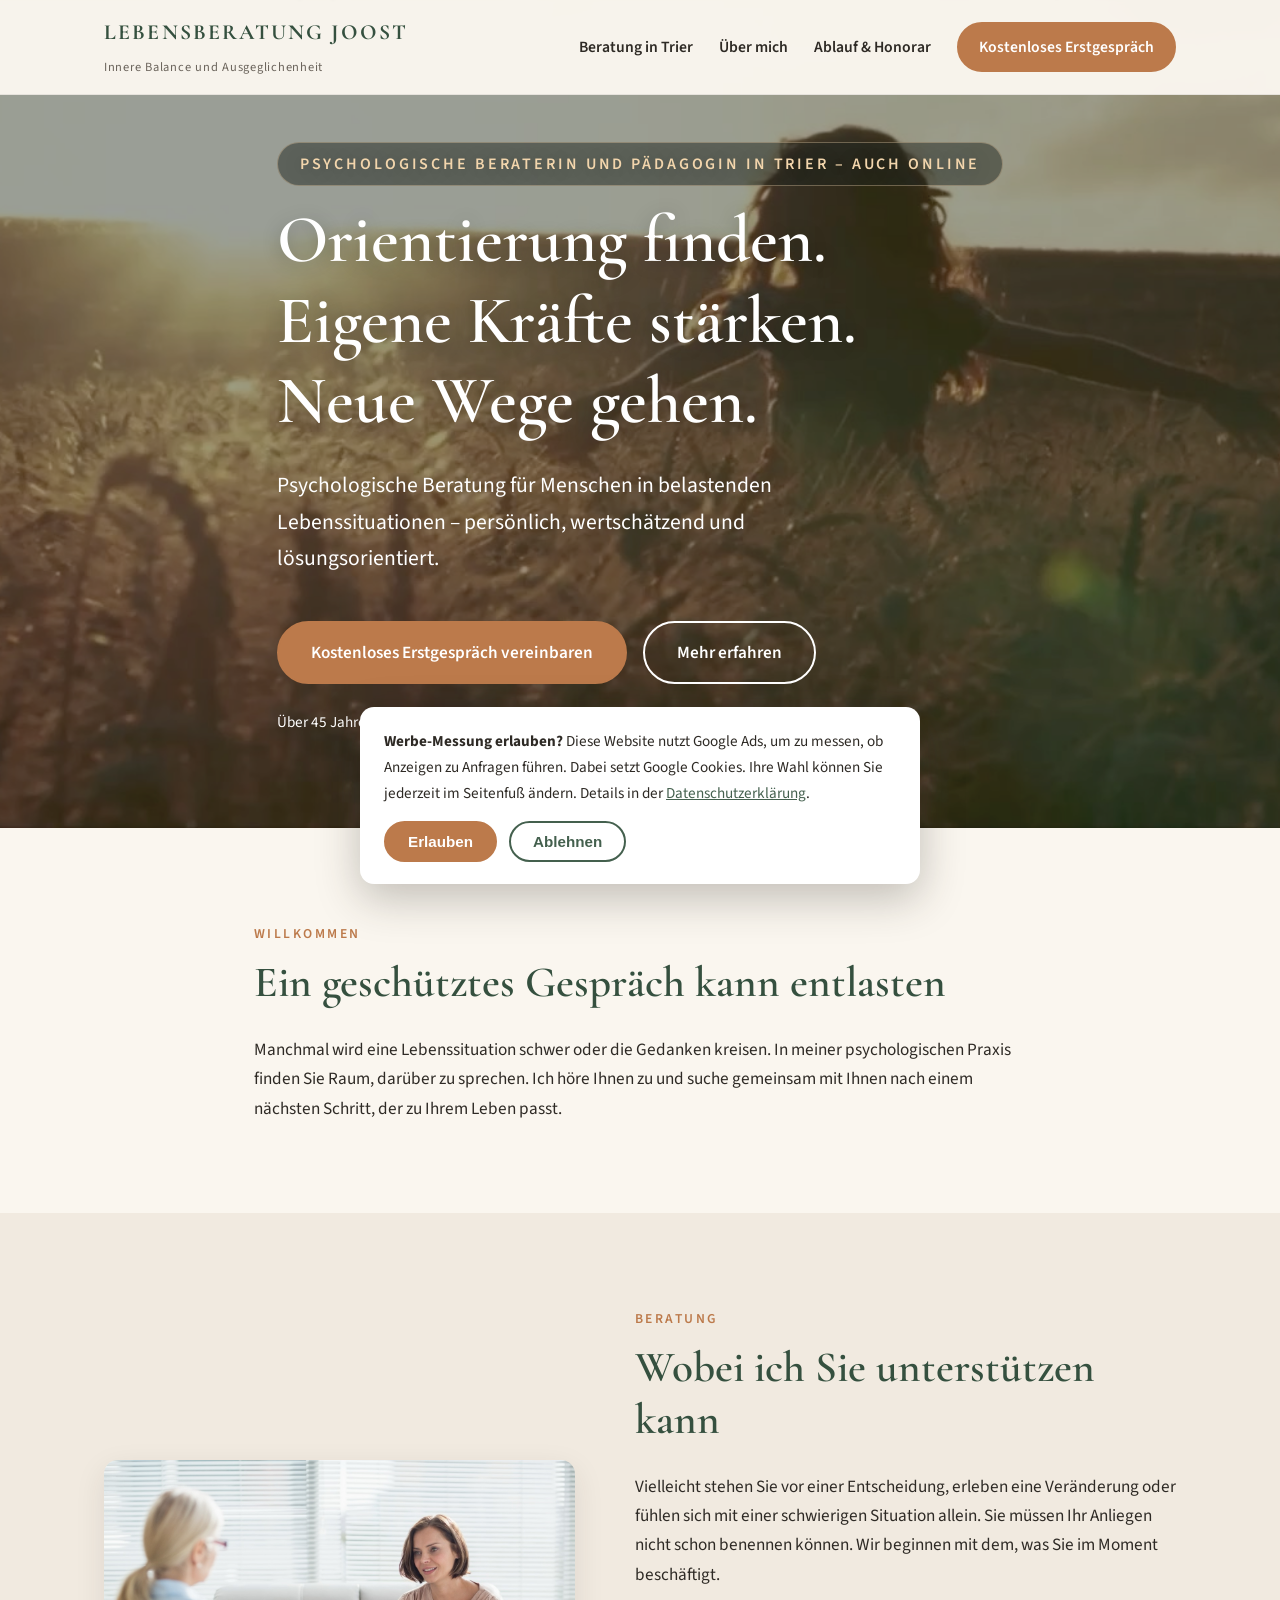
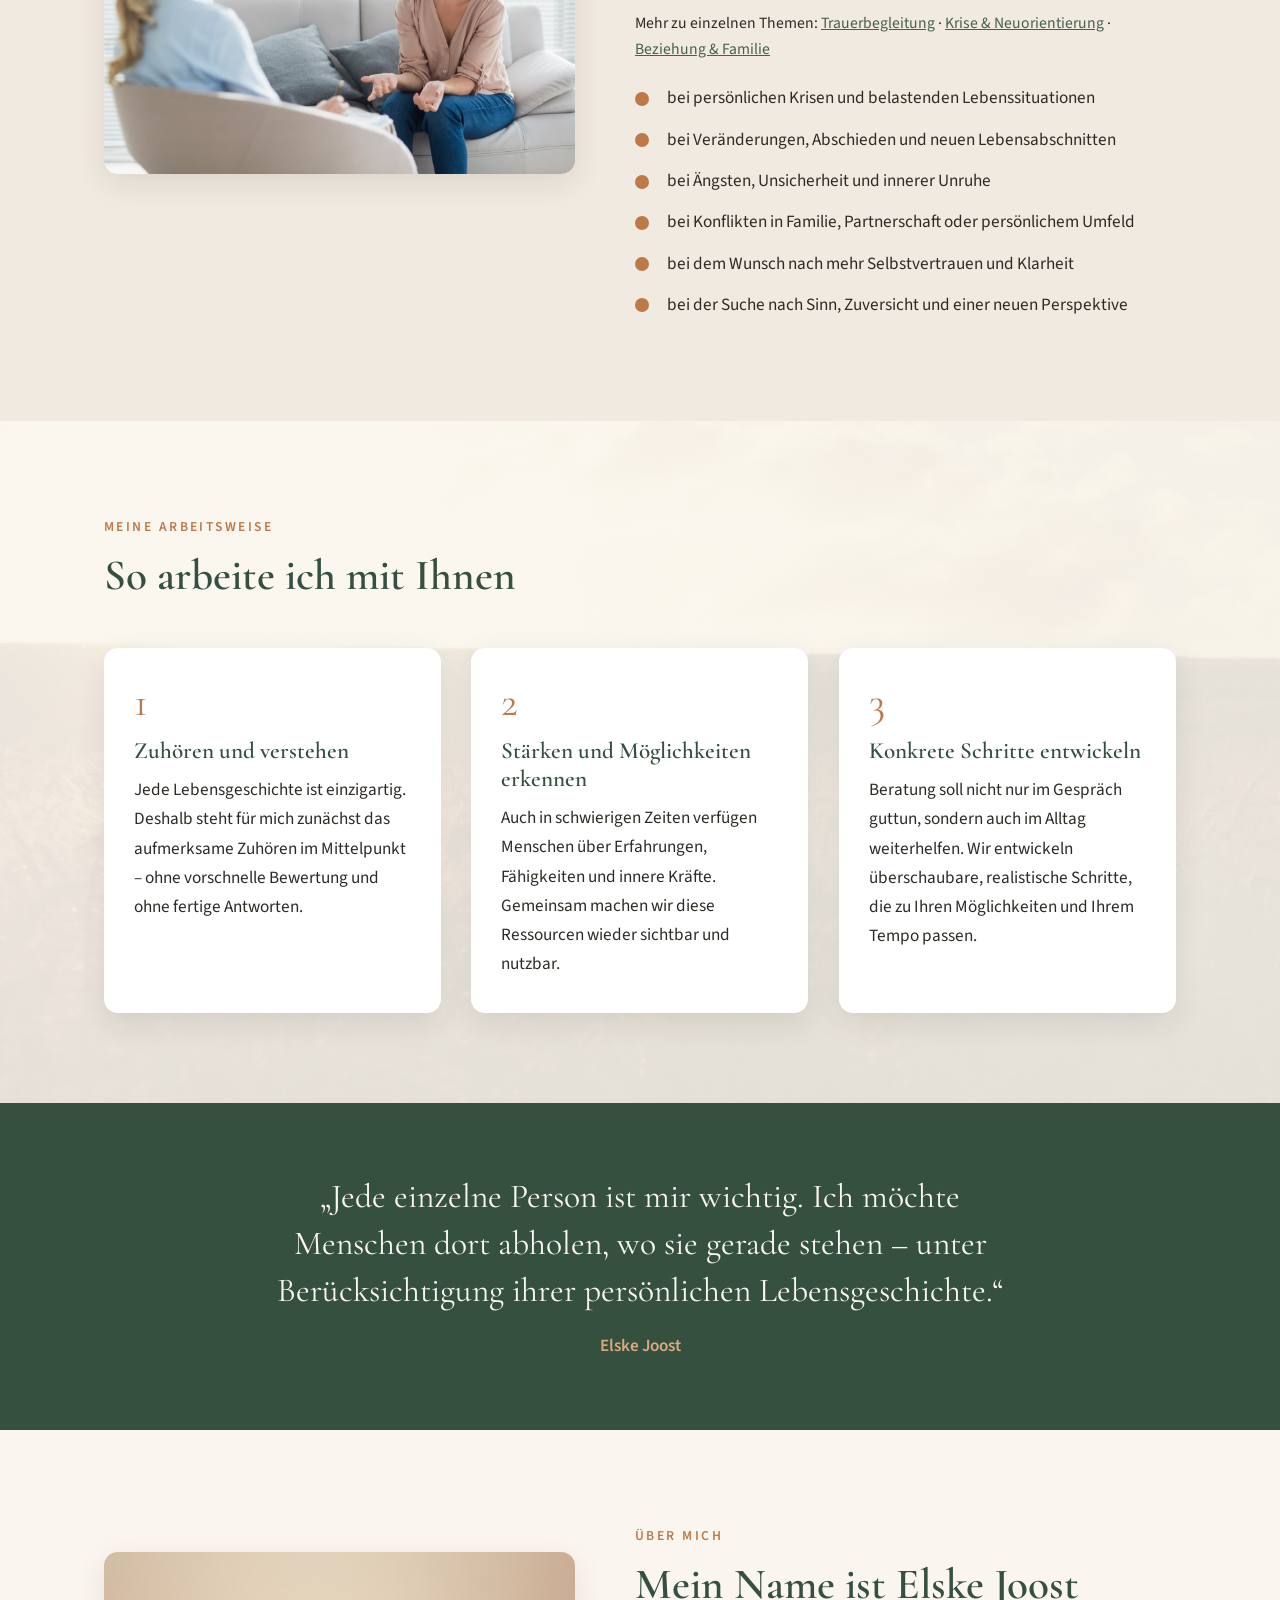
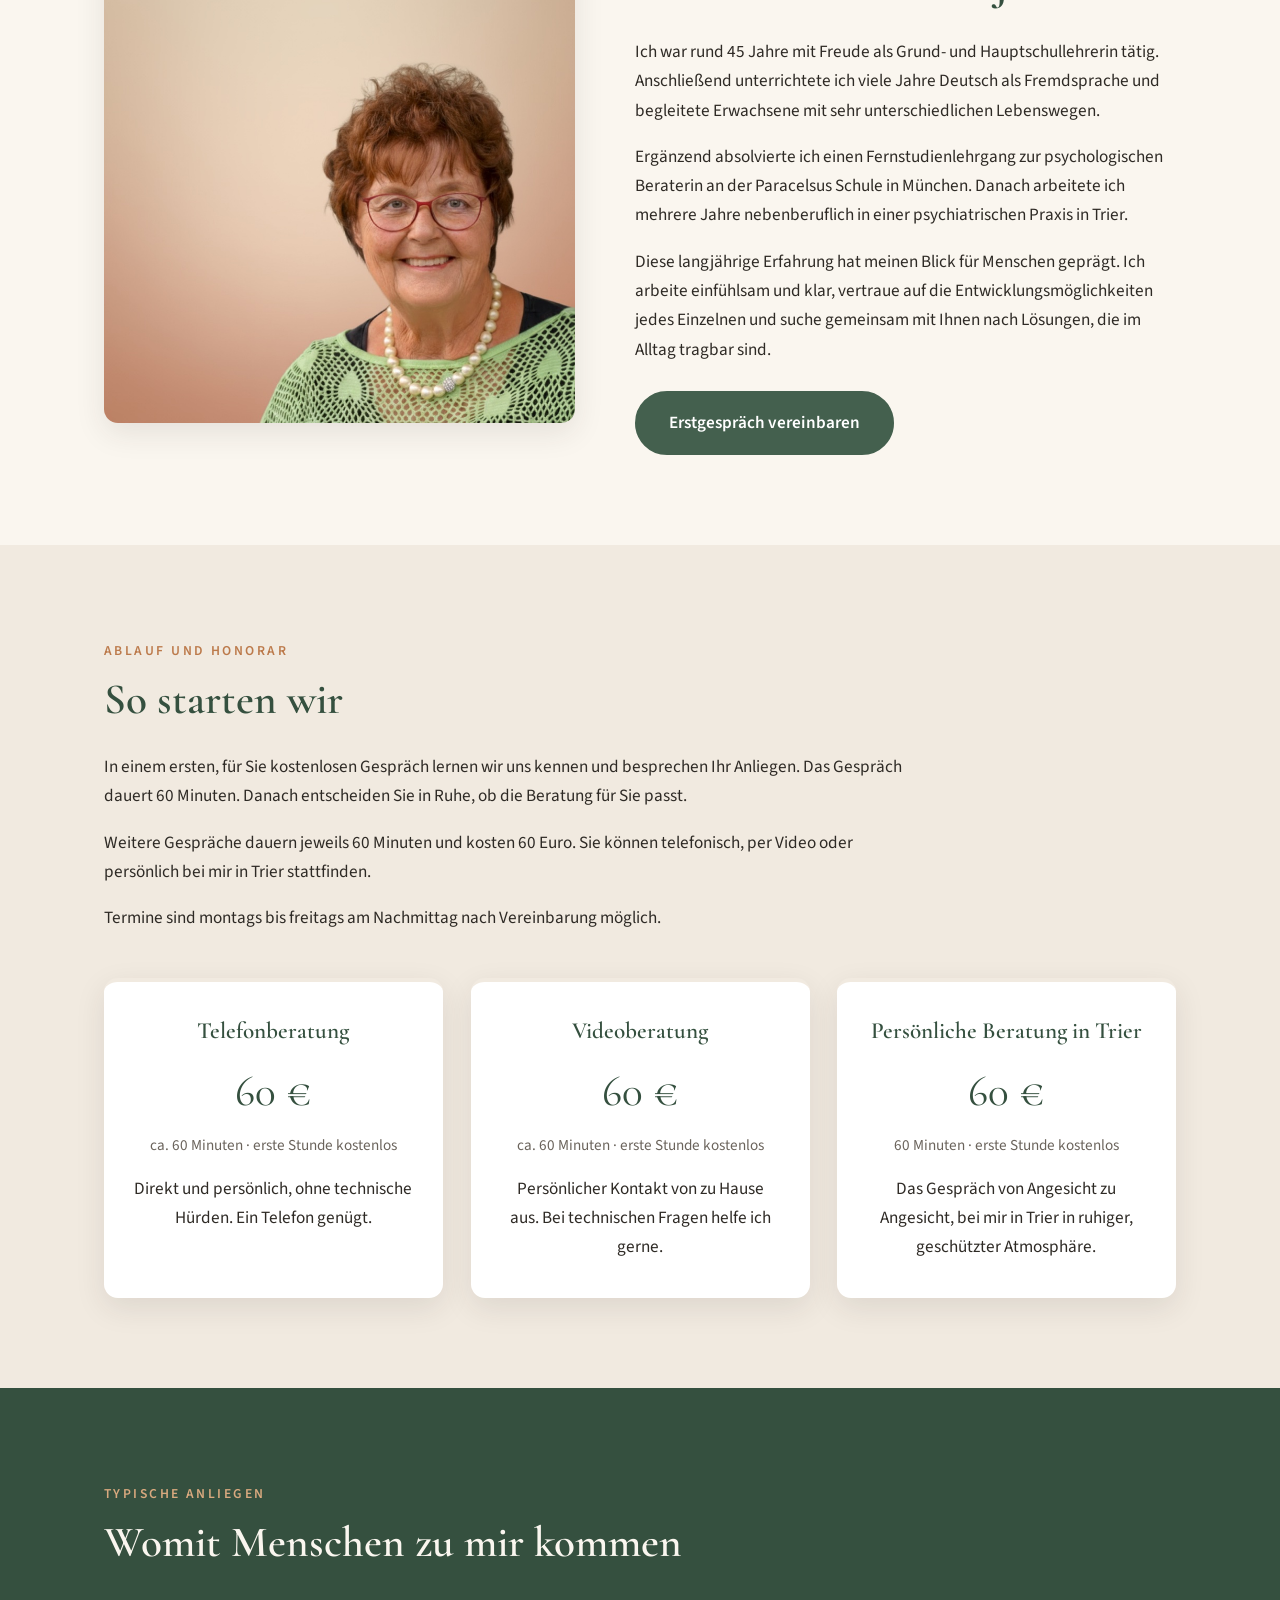
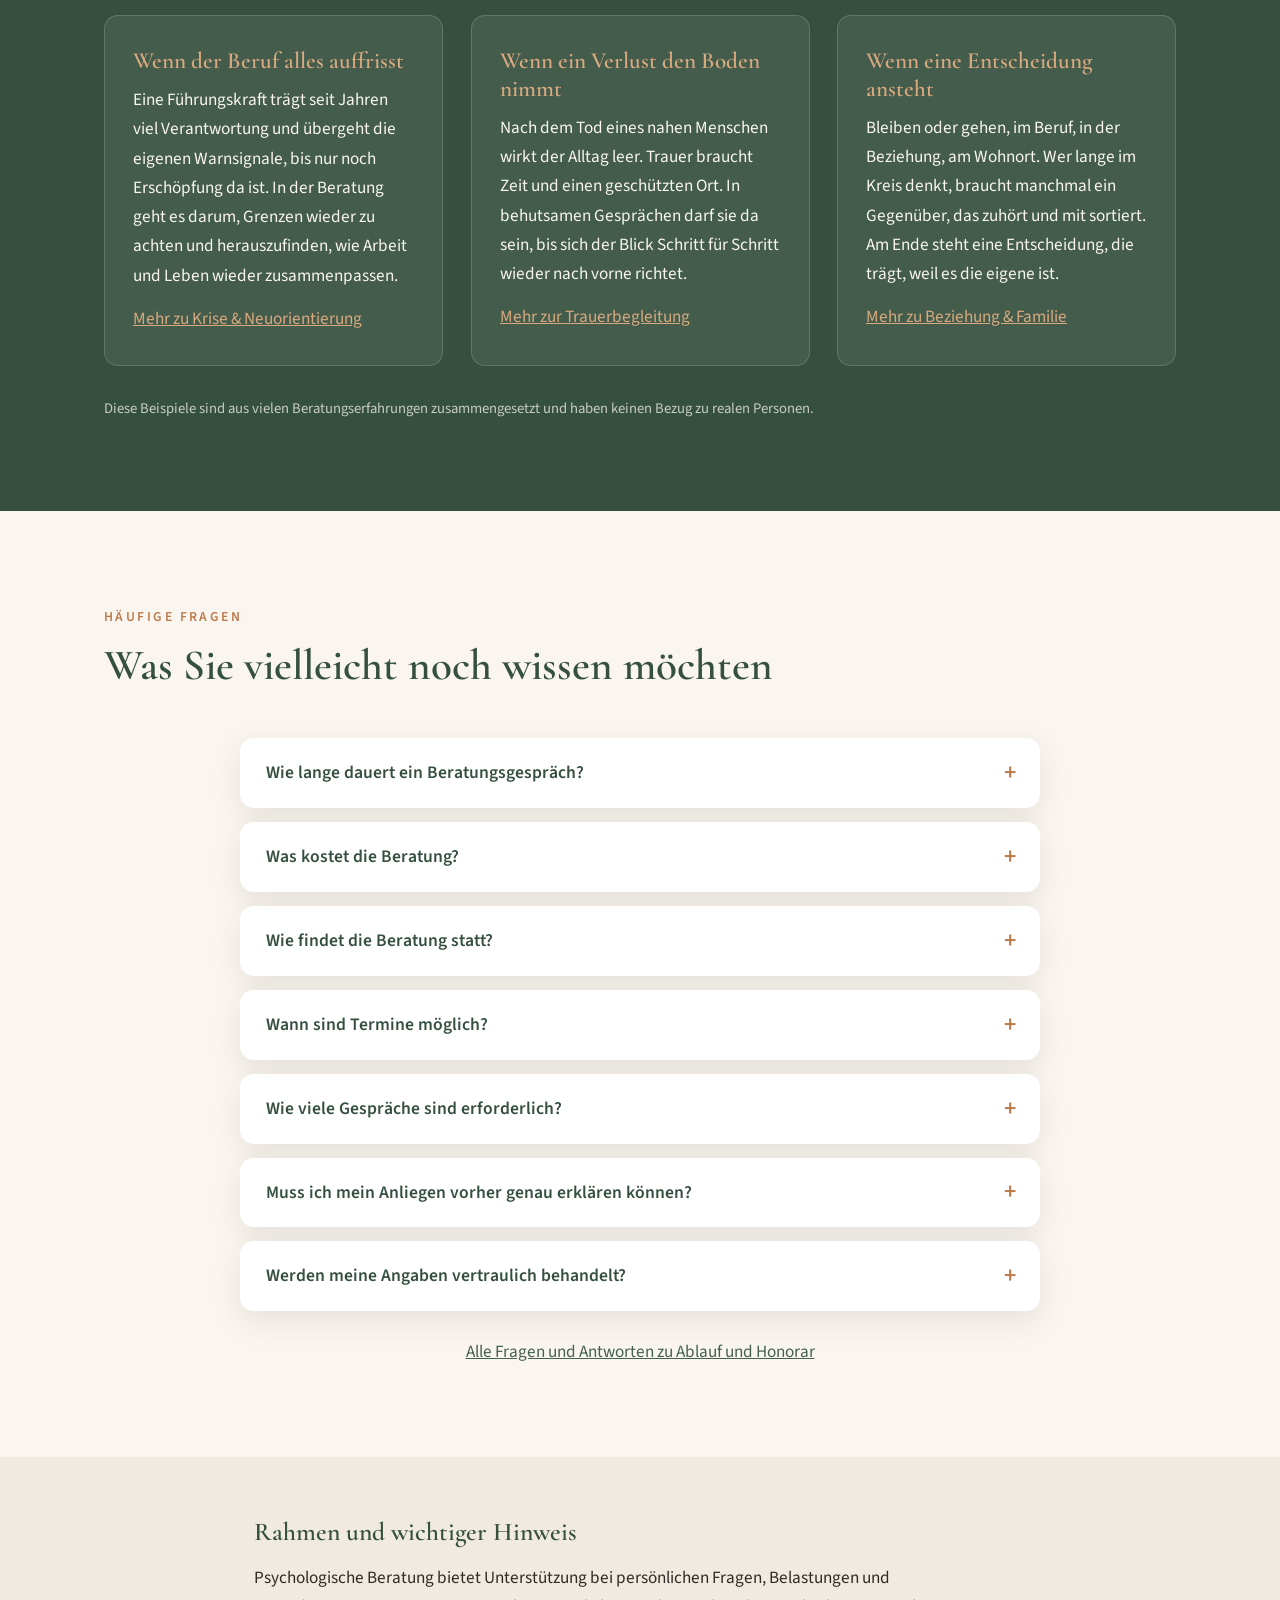
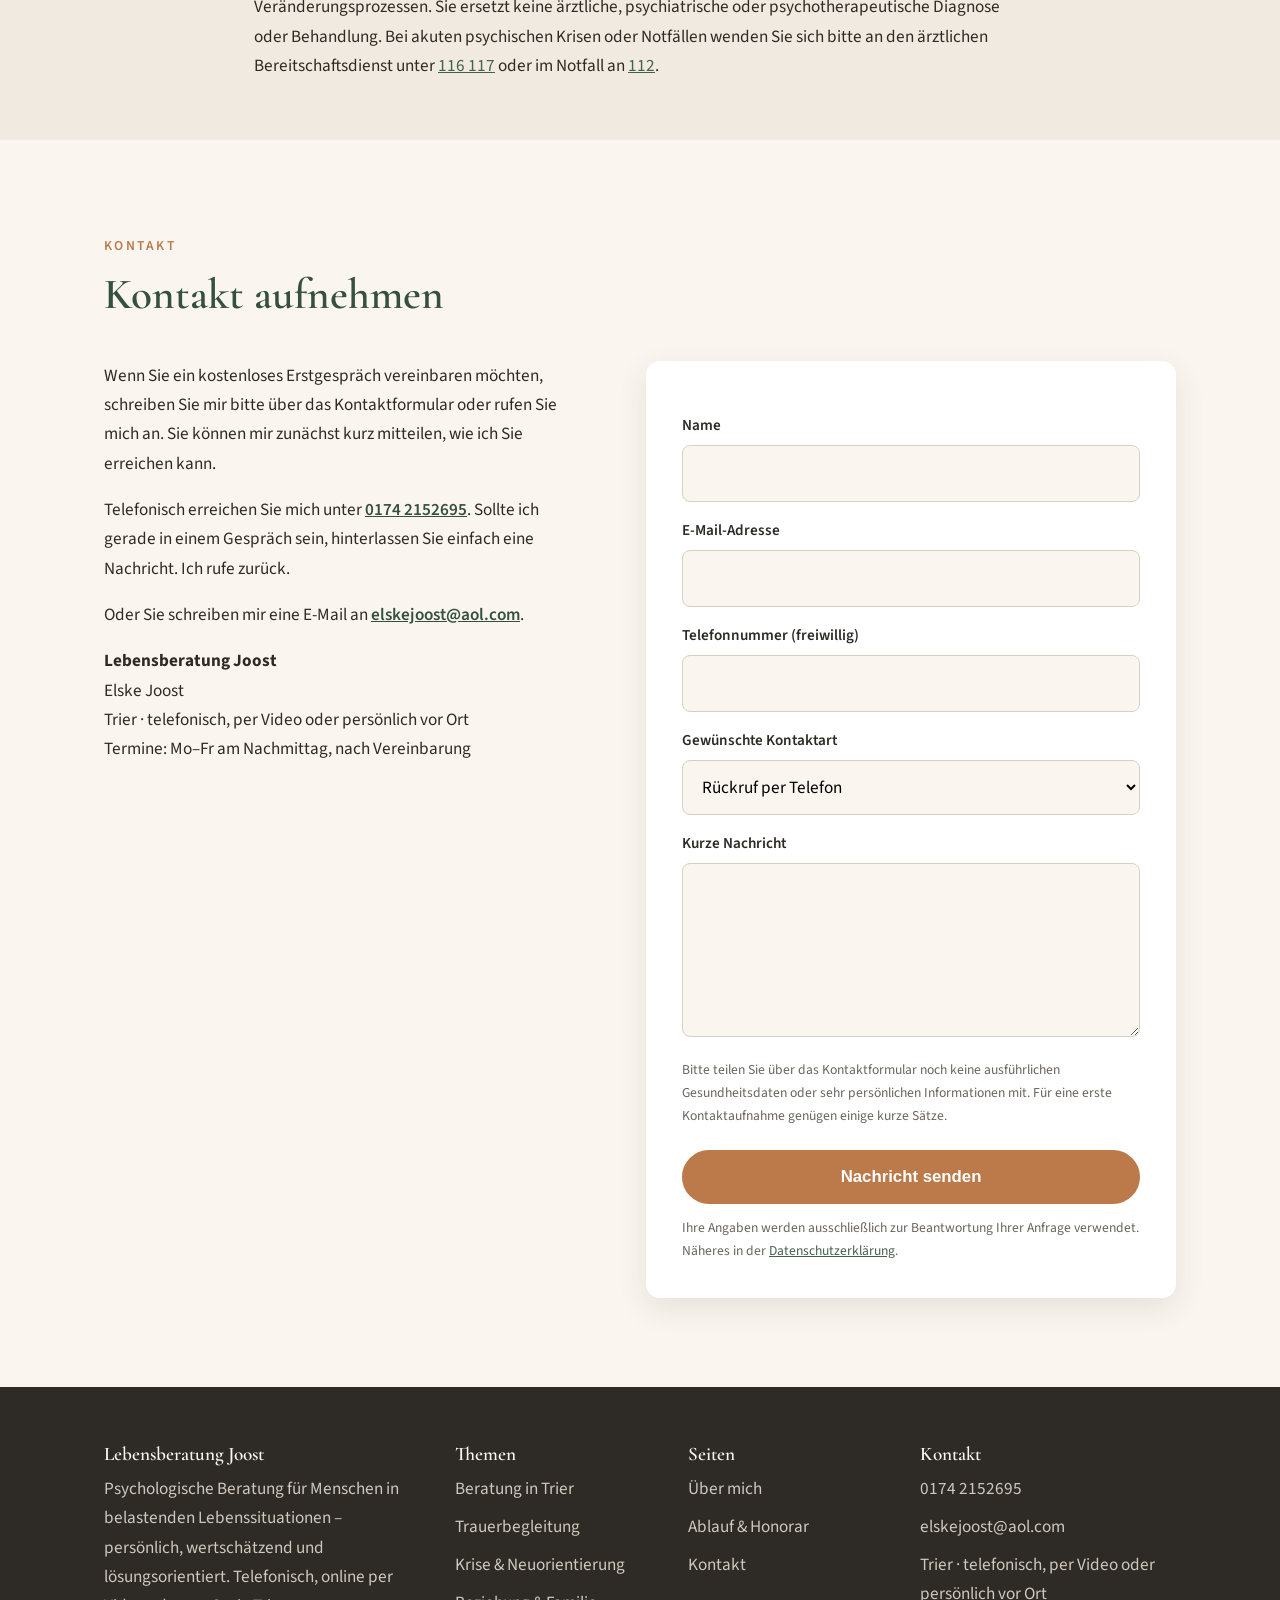
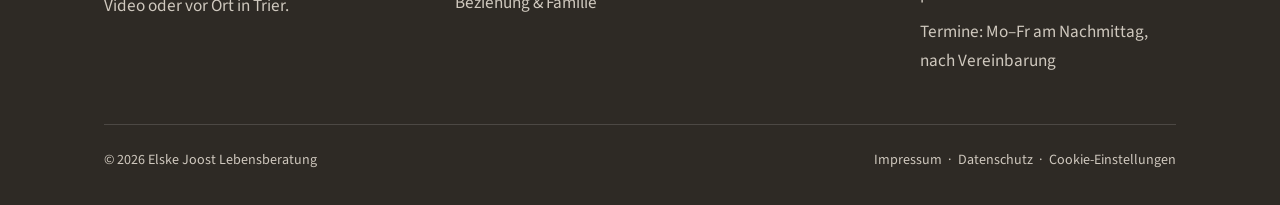
==== commit 094cd17a: "Google-Ads-Tag mit Einwilligungs-Hinweis (DSGVO-konform) - einwilligung.js: Banner beim ersten Besuc" ====
--- a/index.html
+++ b/index.html
@@ -5,12 +5,12 @@
   <meta name="viewport" content="width=device-width, initial-scale=1.0">
   <title>Psychologische Beraterin und Pädagogin in Trier – auch online | Lebensberatung Joost</title>
   <meta name="description" content="Psychologische Beraterin und Pädagogin in Trier – Beratung telefonisch, online per Video oder persönlich vor Ort. Erste Beratungsstunde kostenlos, danach 60 Euro pro Stunde. Termine Mo–Fr nachmittags nach Vereinbarung. Elske Joost.">
-  <link rel="canonical" href="https://www.lebensberatung-joost.de/">
+  <link rel="canonical" href="https://lebensberatung-joost.de/">
   <meta property="og:type" content="website">
   <meta property="og:title" content="Lebensberatung Joost – Orientierung finden. Eigene Kräfte stärken. Neue Wege gehen.">
   <meta property="og:description" content="Psychologische Beratung für Menschen in belastenden Lebenssituationen – persönlich, wertschätzend und lösungsorientiert. Telefonisch, online per Video oder vor Ort in Trier.">
-  <meta property="og:image" content="https://www.lebensberatung-joost.de/bilder/neue-lebensfreude-psychologische-beratung.jpg">
-  <meta property="og:url" content="https://www.lebensberatung-joost.de/">
+  <meta property="og:image" content="https://lebensberatung-joost.de/bilder/neue-lebensfreude-psychologische-beratung.jpg">
+  <meta property="og:url" content="https://lebensberatung-joost.de/">
   <meta property="og:locale" content="de_DE">
   <link rel="preconnect" href="https://fonts.googleapis.com">
   <link rel="preconnect" href="https://fonts.gstatic.com" crossorigin>
@@ -24,8 +24,8 @@
     "@type": "ProfessionalService",
     "name": "Lebensberatung Joost",
     "description": "Psychologische Beratung für Menschen in belastenden Lebenssituationen – telefonisch, online per Video oder persönlich in Trier. Unterstützung bei Krisen, Ängsten, Konflikten und Veränderungen.",
-    "url": "https://www.lebensberatung-joost.de/",
-    "image": "https://www.lebensberatung-joost.de/bilder/elske-joost-psychologische-beraterin-trier.jpg",
+    "url": "https://lebensberatung-joost.de/",
+    "image": "https://lebensberatung-joost.de/bilder/elske-joost-psychologische-beraterin-trier.jpg",
     "telephone": "+491742152695",
     "email": "elskejoost@aol.com",
     "founder": {
@@ -356,7 +356,7 @@
     </div>
     <div class="rechtliches">
       <span>© 2026 Elske Joost Lebensberatung</span>
-      <span><a href="impressum.html">Impressum</a> &nbsp;·&nbsp; <a href="datenschutz.html">Datenschutz</a></span>
+      <span><a href="impressum.html">Impressum</a> &nbsp;·&nbsp; <a href="datenschutz.html">Datenschutz</a> &nbsp;·&nbsp; <a href="#" onclick="cookieEinstellungen();return false;">Cookie-Einstellungen</a></span>
     </div>
   </div>
 </footer>
@@ -400,5 +400,6 @@
 
 </script>
 
+<script src="/einwilligung.js" defer></script>
 </body>
 </html>
--- a/stil.css
+++ b/stil.css
@@ -415,3 +415,51 @@
     transition: none !important;
   }
 }
+
+/* ---------- Fakten-Leiste unter dem Seitenkopf ---------- */
+.fakten-leiste {
+  display: flex;
+  flex-wrap: wrap;
+  gap: 10px 28px;
+  justify-content: center;
+  list-style: none;
+  padding: 22px 28px;
+  background: var(--weiss);
+  border-radius: var(--radius);
+  box-shadow: var(--schatten);
+  margin-top: -34px;
+  position: relative;
+  z-index: 2;
+}
+.fakten-leiste li {
+  font-size: .95rem;
+  font-weight: 600;
+  color: var(--gruen-dunkel);
+  padding-left: 20px;
+  position: relative;
+}
+.fakten-leiste li::before {
+  content: "";
+  position: absolute;
+  left: 0; top: .42em;
+  width: 10px; height: 10px;
+  border-radius: 50%;
+  background: var(--terra);
+}
+
+/* ---------- Hinweis zur Werbe-Messung ---------- */
+#cookie-banner {
+  position: fixed;
+  left: 16px; right: 16px; bottom: 16px;
+  max-width: 560px;
+  margin: 0 auto;
+  background: var(--weiss);
+  border-radius: var(--radius);
+  box-shadow: 0 14px 44px rgba(46, 42, 37, .28);
+  padding: 22px 24px;
+  z-index: 200;
+  font-size: .95rem;
+}
+#cookie-banner p { margin-bottom: 14px; }
+#cookie-banner .cookie-knoepfe { display: flex; gap: 12px; flex-wrap: wrap; }
+#cookie-banner .knopf { padding: 10px 22px; font-size: .95rem; }
